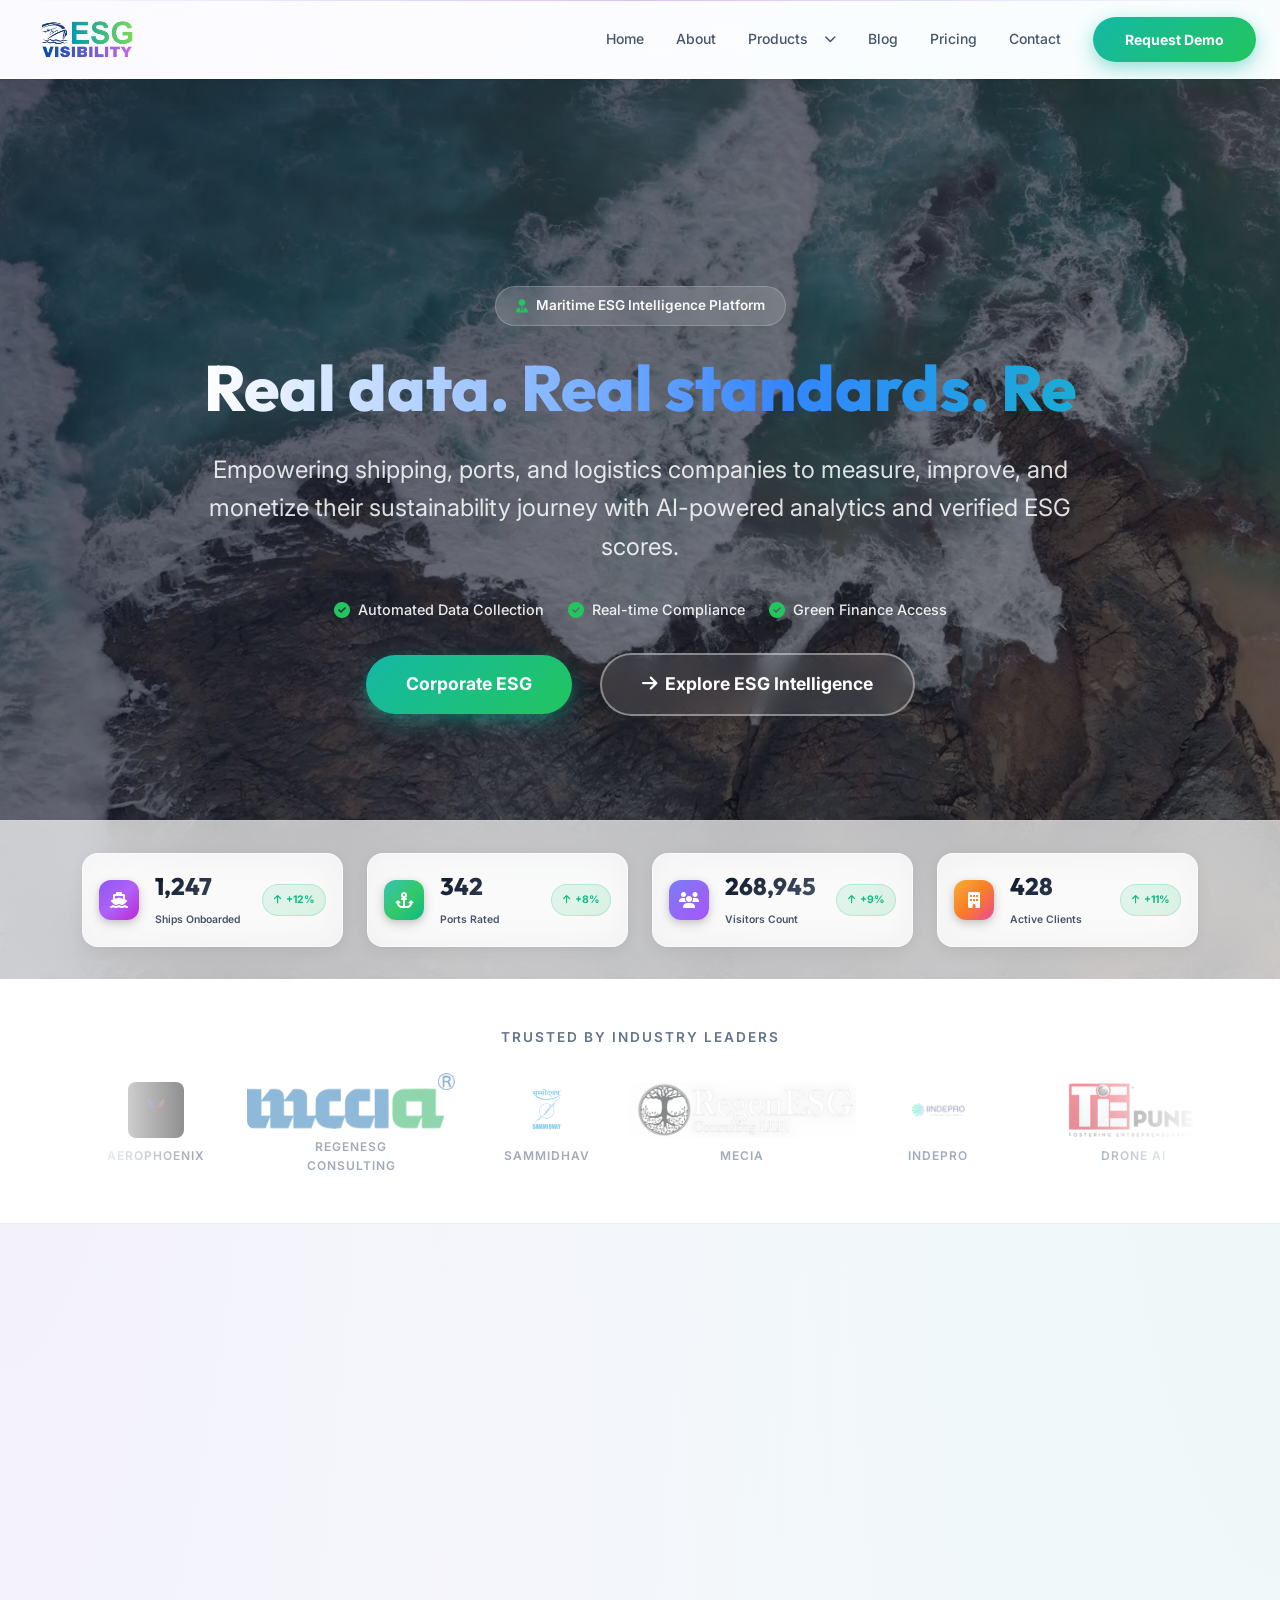
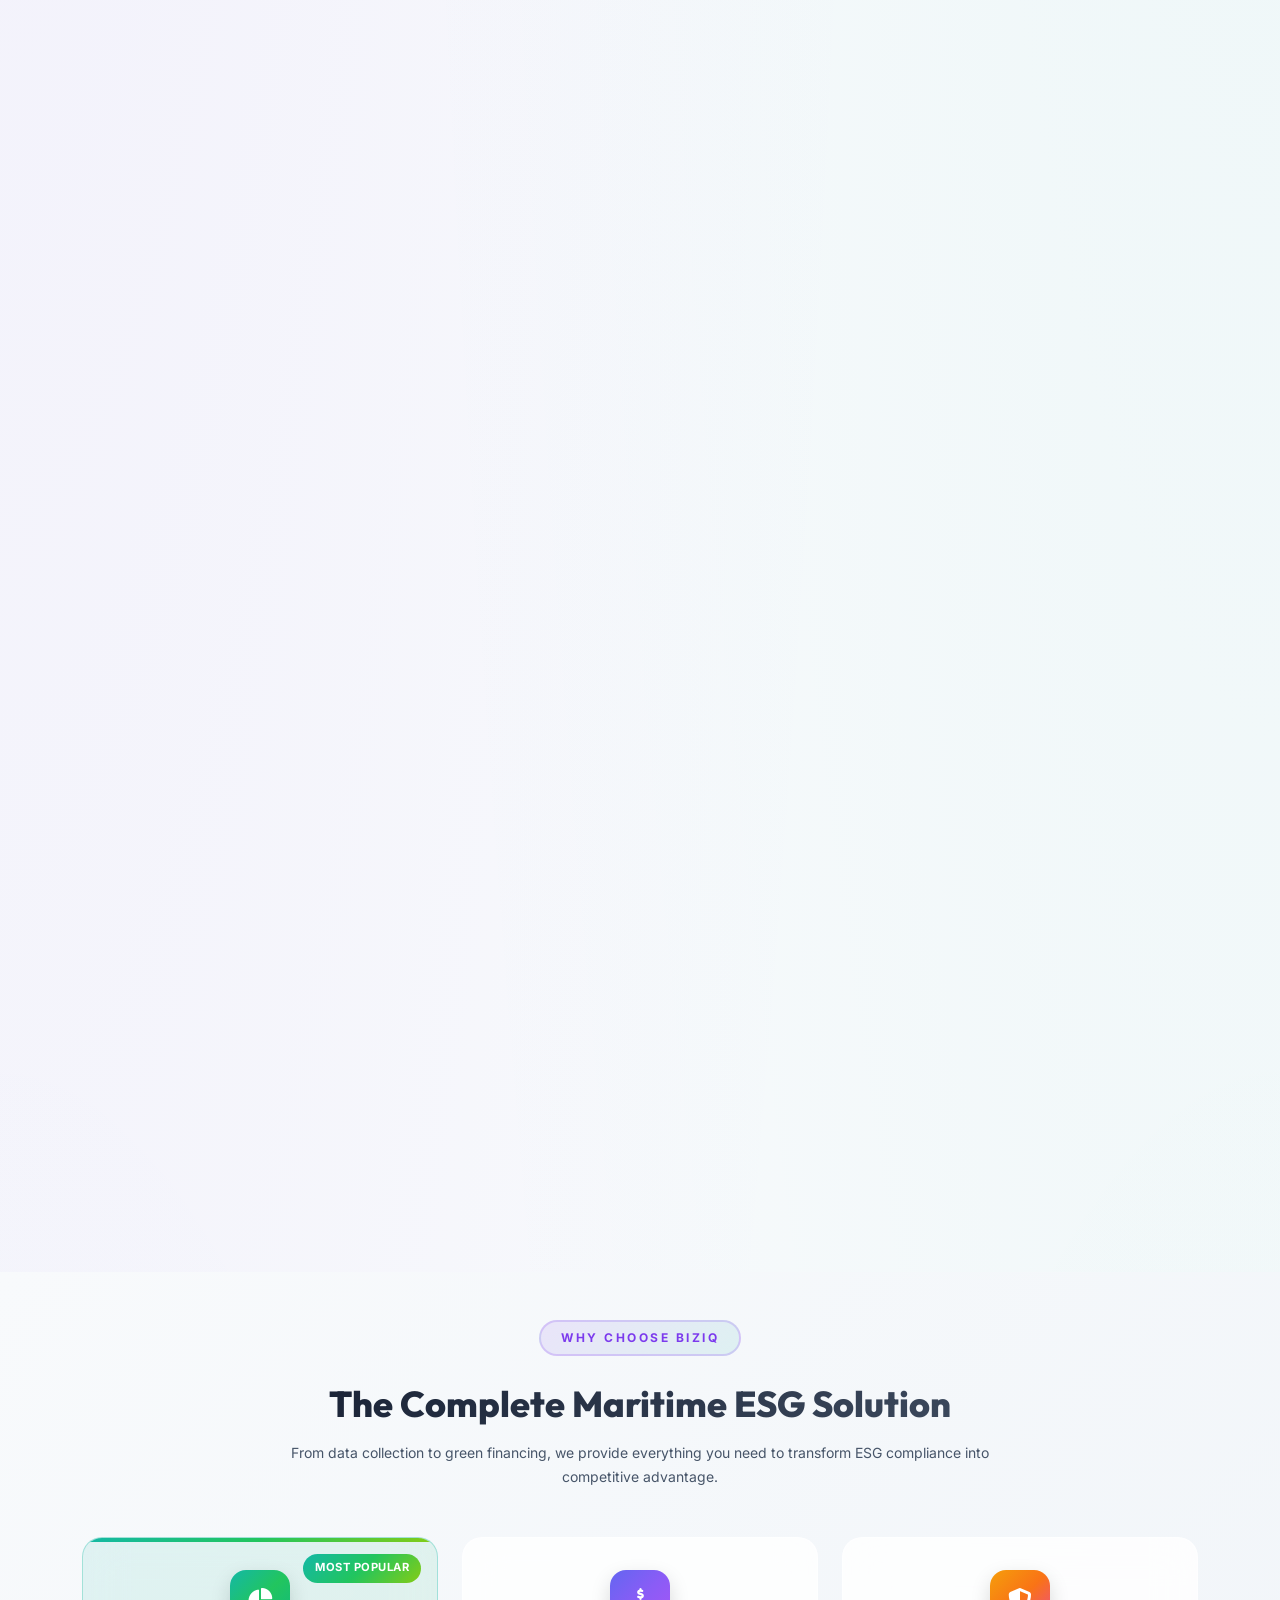
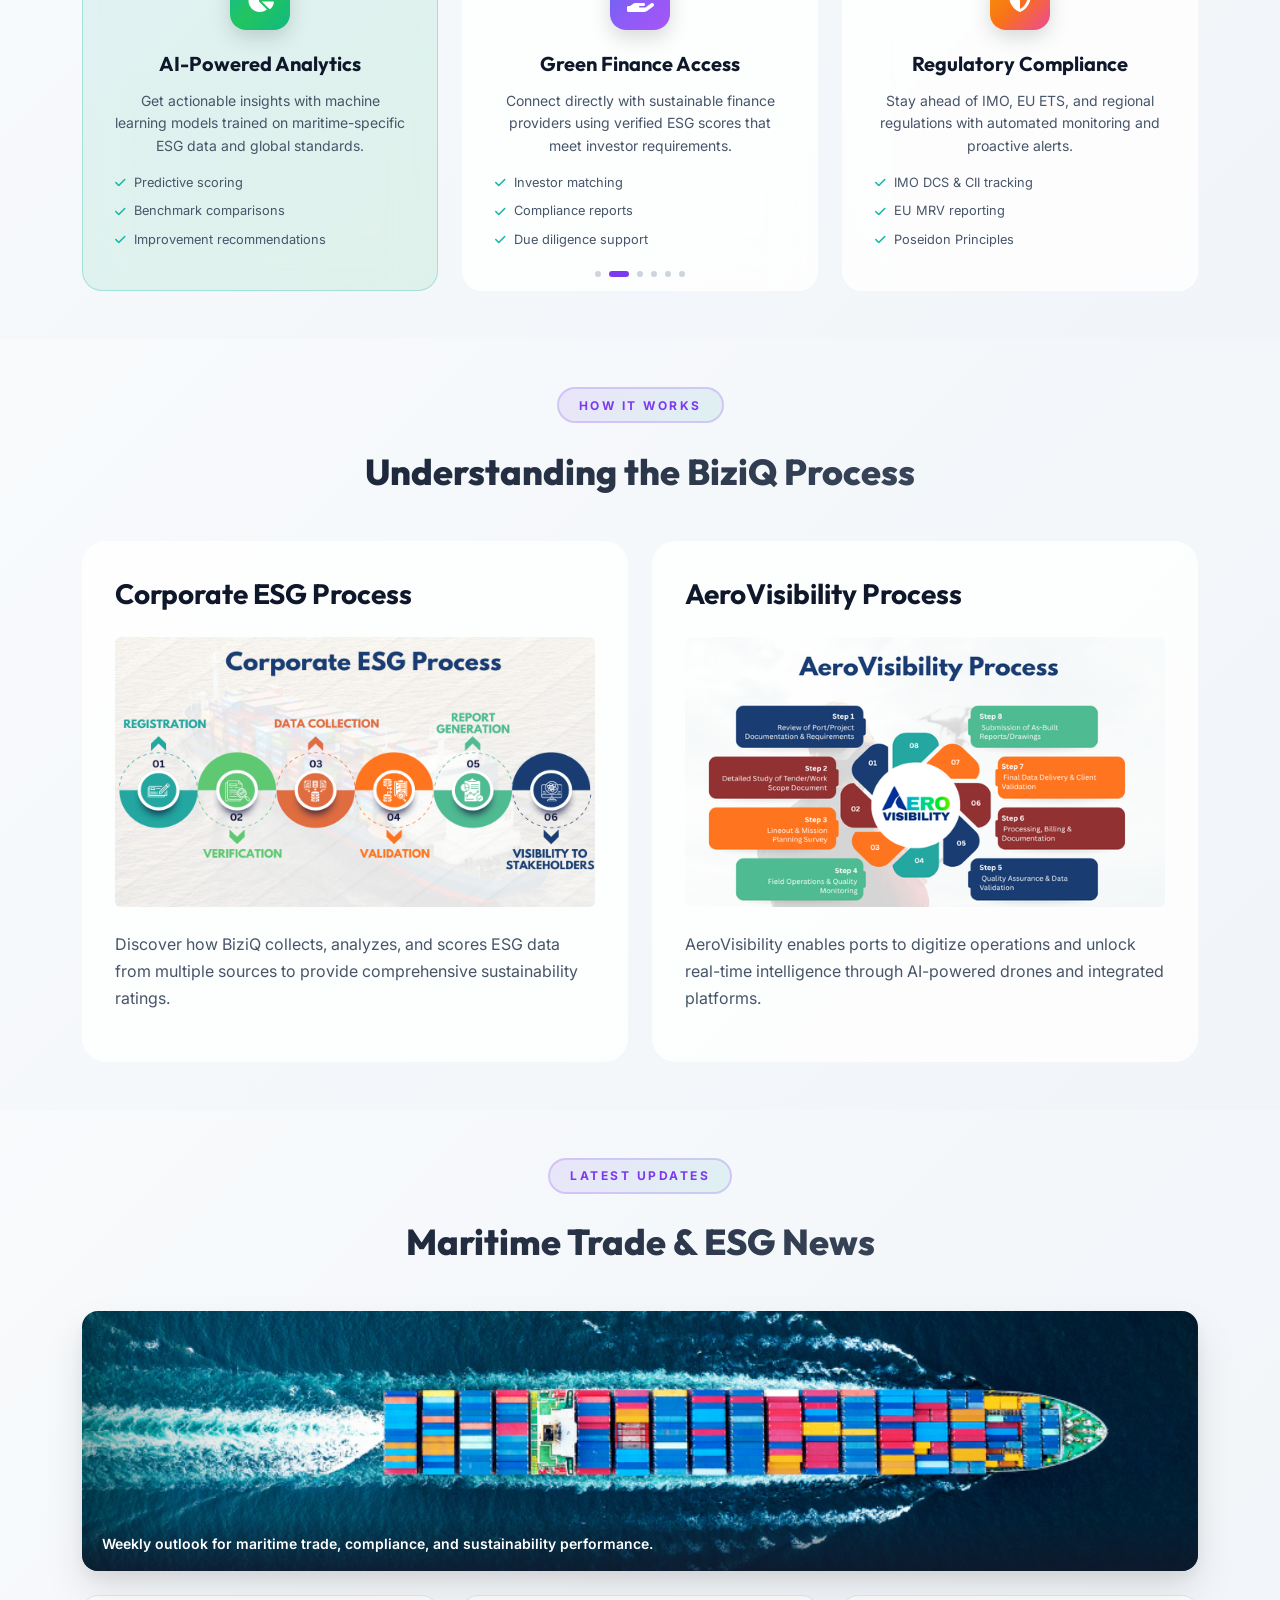
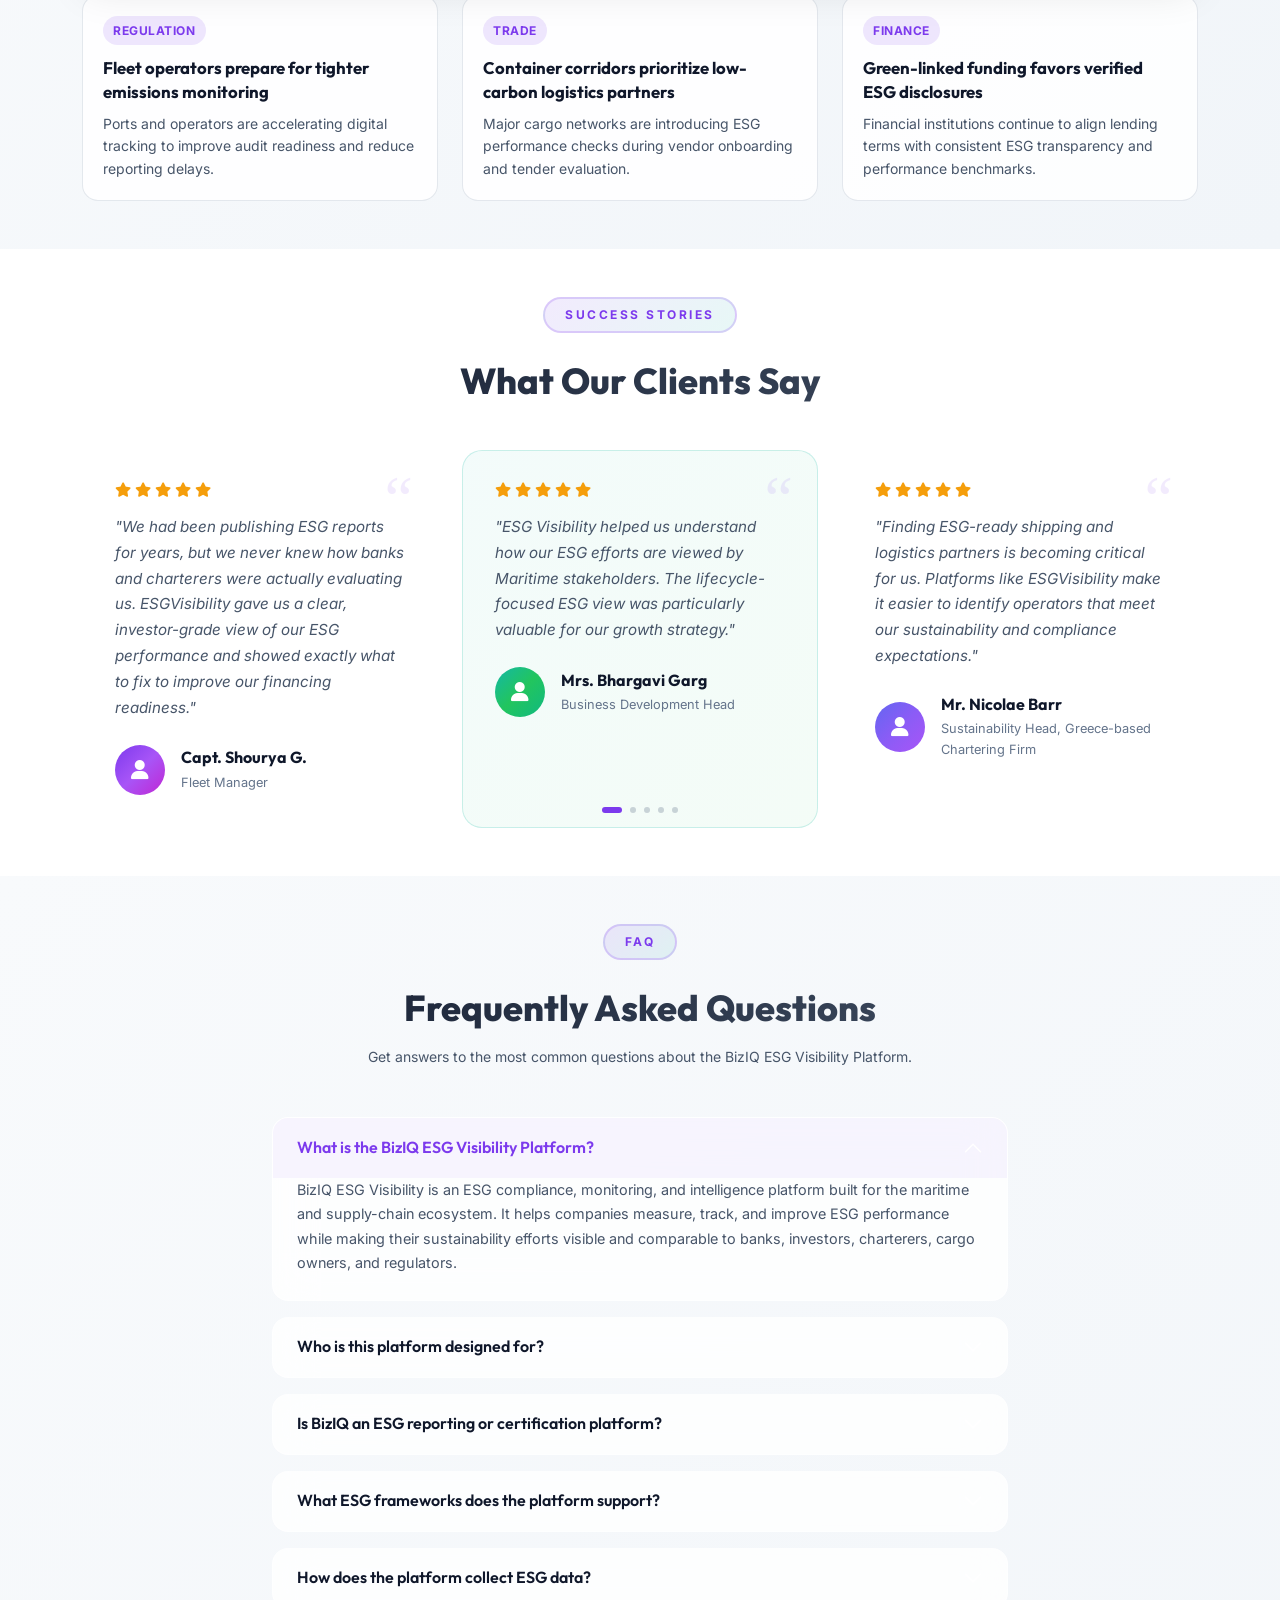
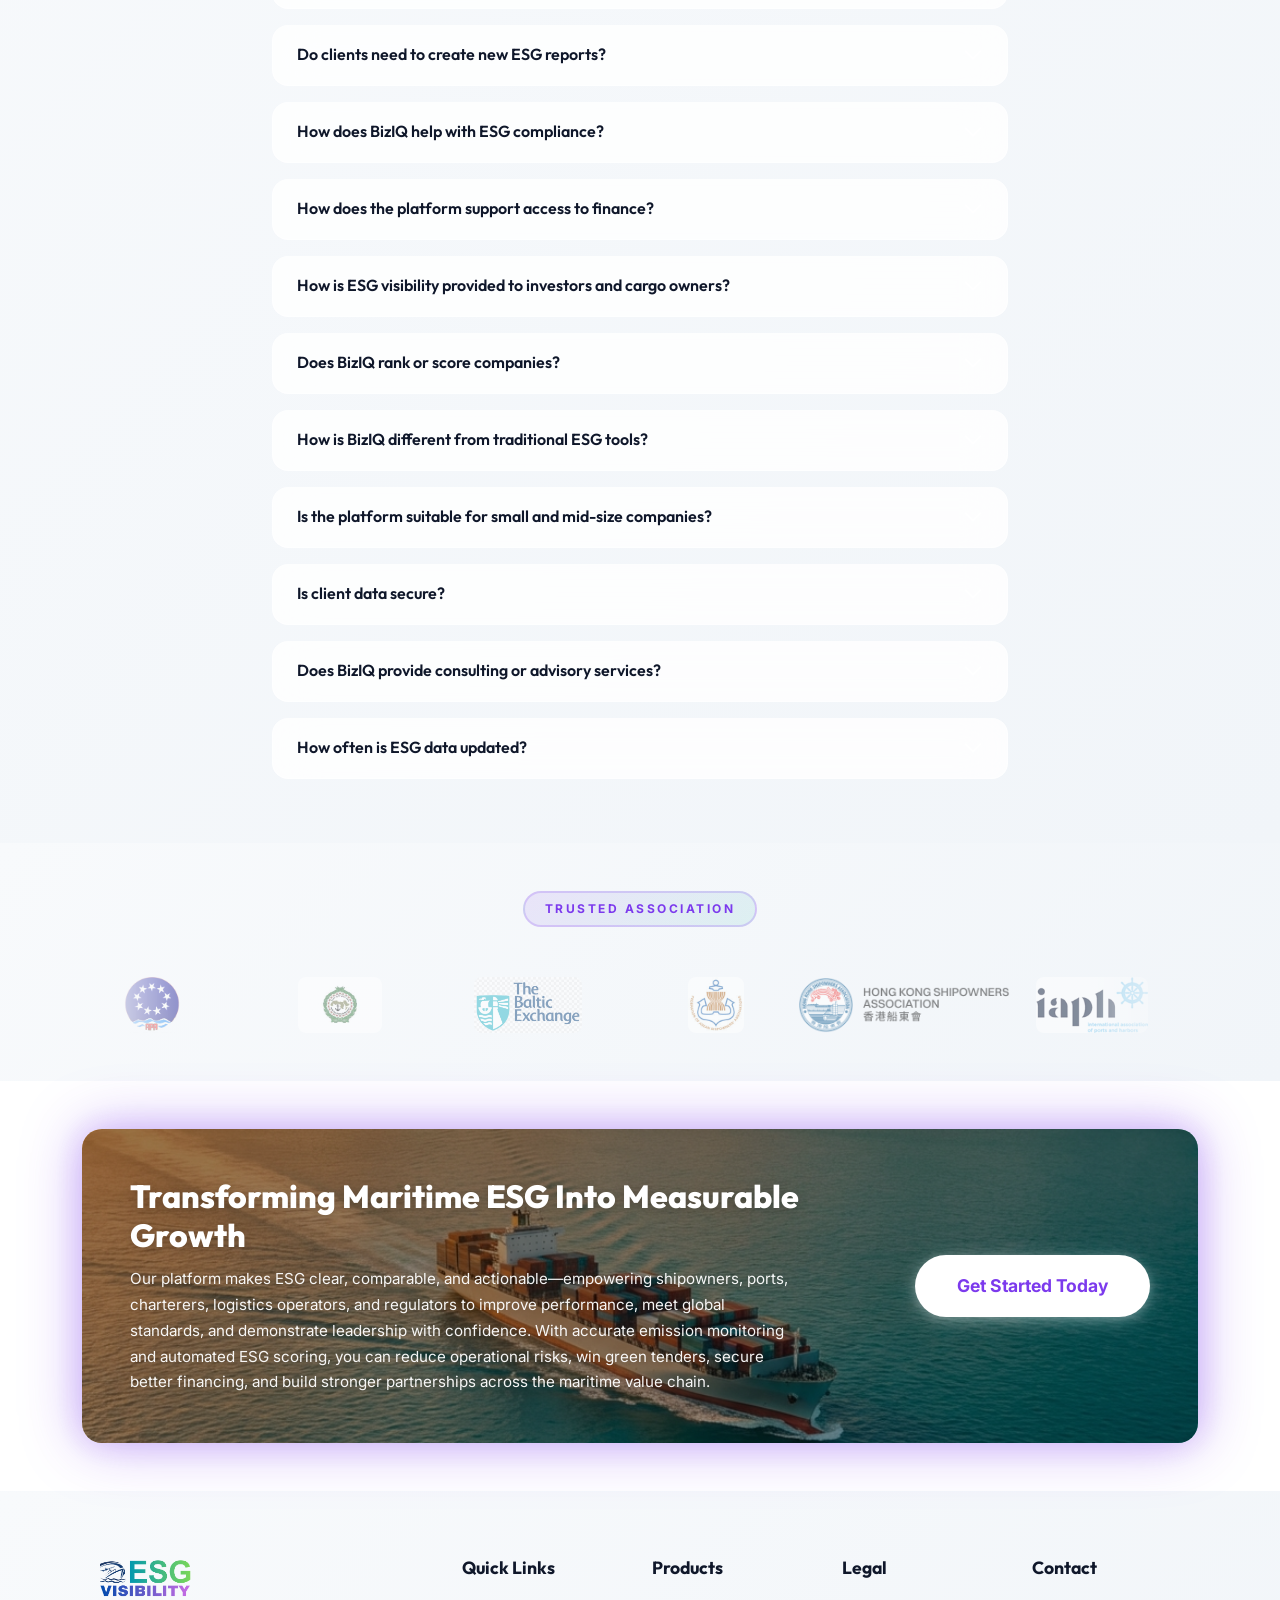
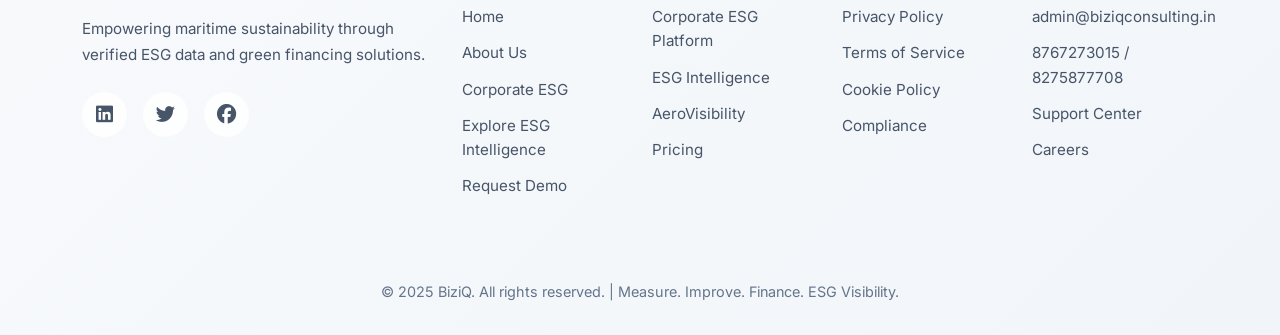
==== index.html @ b2585f22 "changes are added" ====
<!doctype html>
<html lang="en">

<head>
    <meta charset="UTF-8" />
    <meta name="viewport" content="width=device-width, initial-scale=1.0" />
    <title>BiziQ - Measure. Improve. Finance. ESG Visibility.</title>
    <meta name="description"
        content="BiziQ provides ESG visibility and financing solutions for the maritime ecosystem. Measure, improve, and finance your sustainability journey." />

    <!-- Favicon -->
    <link rel="icon" type="image/x-icon" href="favicon.ico" />
    <link rel="icon" type="image/png" sizes="192x192" href="asset/icon-192x192.png" />
    <link rel="apple-touch-icon" href="asset/icon-192x192.png" />

    <!-- Open Graph / Social Media -->
    <meta property="og:type" content="website" />
    <meta property="og:title" content="BiziQ - Measure. Improve. Finance. eVISIBILITY." />
    <meta property="og:description"
        content="BiziQ provides ESG visibility and financing solutions for the maritime ecosystem. Measure, improve, and finance your sustainability journey." />
    <meta property="og:image" content="asset/eVISIBILITY-log.png" />
    <meta property="og:url" content="https://biziq.com" />
    <meta property="og:site_name" content="BiziQ eVISIBILITY" />
    <meta name="twitter:card" content="summary_large_image" />
    <meta name="twitter:title" content="BiziQ - Measure. Improve. Finance. eVISIBILITY." />
    <meta name="twitter:description"
        content="BiziQ provides ESG visibility and financing solutions for the maritime ecosystem." />
    <meta name="twitter:image" content="asset/eVISIBILITY-log.png" />

    <!-- Bootstrap CSS -->
    <link href="https://cdn.jsdelivr.net/npm/bootstrap@5.3.2/dist/css/bootstrap.min.css" rel="stylesheet" />

    <!-- Google Fonts -->
    <link
        href="https://fonts.googleapis.com/css2?family=Inter:wght@300;400;500;600;700;800&family=Outfit:wght@400;500;600;700;800&display=swap"
        rel="stylesheet" />

    <!-- Font Awesome -->
    <link rel="stylesheet" href="https://cdnjs.cloudflare.com/ajax/libs/font-awesome/6.4.2/css/all.min.css" />

    <!-- Custom CSS -->
    <link rel="stylesheet" href="styles.css" />

    <!-- AOS Animation Library -->
    <link href="https://unpkg.com/aos@2.3.1/dist/aos.css" rel="stylesheet" />

    <!-- Swiper Slider -->
    <link rel="stylesheet" href="https://cdn.jsdelivr.net/npm/swiper@11/swiper-bundle.min.css" />


</head>

<body>
    <!-- Header Placeholder -->
    <div id="header-placeholder"></div>

    <section class="hero-section">
        <div class="video-background">
            <video autoplay muted loop playsinline id="heroVideo" poster="asset/hero-poster.jpg"
                aria-label="Maritime ocean background video">
                <source src="asset/hero-video.mp4" type="video/mp4" />
                Your browser does not support the video tag.
            </video>
            <div class="video-overlay"></div>
        </div>

        <div class="hero-content">
            <div class="container">
                <div class="row justify-content-center text-center">
                    <div class="col-lg-10">
                        <div class="hero-badge" data-aos="fade-down" data-aos-duration="800">
                            <i class="fas fa-user-tie"></i>
                            <span>Maritime ESG Intelligence Platform</span>
                        </div>
                        <h1 class="hero-title" data-aos="fade-down" data-aos-duration="1000">
                            <span class="animated-text" id="animatedTagline">Real data. Real standards. Real ESG
                                improvement</span>
                        </h1>
                        <p class="hero-subtitle" data-aos="fade-up" data-aos-delay="200">
                            Empowering shipping, ports, and logistics
                            companies to measure, improve, and monetize
                            their sustainability journey with AI-powered
                            analytics and verified ESG scores.
                        </p>
                        <div class="hero-features" data-aos="fade-up" data-aos-delay="300">
                            <div class="hero-feature-item">
                                <i class="fas fa-check-circle"></i>
                                <span>Automated Data Collection</span>
                            </div>
                            <div class="hero-feature-item">
                                <i class="fas fa-check-circle"></i>
                                <span>Real-time Compliance</span>
                            </div>
                            <div class="hero-feature-item">
                                <i class="fas fa-check-circle"></i>
                                <span>Green Finance Access</span>
                            </div>
                        </div>
                        <div class="hero-cta mt-4" data-aos="fade-up" data-aos-delay="400">
                            <a href="corporate-esg.html" class="btn btn-primary btn-lg me-3">Corporate ESG</a>
                            <a href="esg-intelligence.html" class="btn btn-outline-light btn-lg"><i
                                    class="fas fa-arrow-right me-2"></i>Explore ESG Intelligence</a>
                        </div>
                    </div>
                </div>
            </div>
        </div>

        <!-- Live ESG Metrics Ticker -->
        <div class="metrics-ticker">
            <div class="container">
                <div class="row g-4">
                    <div class="col-6 col-md-3" data-aos="fade-up" data-aos-delay="100">
                        <div class="metric-card-new">
                            <div class="metric-icon-wrapper">
                                <div class="metric-icon-bg gradient-blue">
                                    <i class="fas fa-ship"></i>
                                </div>
                            </div>
                            <div class="metric-content">
                                <div class="metric-value" data-target="1247">
                                    0
                                </div>
                                <div class="metric-label">
                                    Ships Onboarded
                                </div>
                            </div>
                            <div class="metric-trend">
                                <i class="fas fa-arrow-up"></i>
                                <span>+12%</span>
                            </div>
                        </div>
                    </div>
                    <div class="col-6 col-md-3" data-aos="fade-up" data-aos-delay="200">
                        <div class="metric-card-new">
                            <div class="metric-icon-wrapper">
                                <div class="metric-icon-bg gradient-green">
                                    <i class="fas fa-anchor"></i>
                                </div>
                            </div>
                            <div class="metric-content">
                                <div class="metric-value" data-target="342">
                                    0
                                </div>
                                <div class="metric-label">Ports Rated</div>
                            </div>
                            <div class="metric-trend">
                                <i class="fas fa-arrow-up"></i>
                                <span>+8%</span>
                            </div>
                        </div>
                    </div>
                    <div class="col-6 col-md-3" data-aos="fade-up" data-aos-delay="300">
                        <div class="metric-card-new">
                            <div class="metric-icon-wrapper">
                                <div class="metric-icon-bg gradient-purple">
                                    <i class="fas fa-users"></i>
                                </div>
                            </div>
                            <div class="metric-content">
                                <div class="metric-value" data-target="268945">
                                    0
                                </div>
                                <div class="metric-label">
                                    Visitors Count
                                </div>
                            </div>
                            <div class="metric-trend">
                                <i class="fas fa-arrow-up"></i>
                                <span>+9%</span>
                            </div>
                        </div>
                    </div>
                    <div class="col-6 col-md-3" data-aos="fade-up" data-aos-delay="400">
                        <div class="metric-card-new">
                            <div class="metric-icon-wrapper">
                                <div class="metric-icon-bg gradient-orange">
                                    <i class="fas fa-building"></i>
                                </div>
                            </div>
                            <div class="metric-content">
                                <div class="metric-value" data-target="428">
                                    0
                                </div>
                                <div class="metric-label">
                                    Active Clients
                                </div>
                            </div>
                            <div class="metric-trend">
                                <i class="fas fa-arrow-up"></i>
                                <span>+11%</span>
                            </div>
                        </div>
                    </div>
                </div>
            </div>
        </div>
    </section>

    <!-- Trusted By Section -->
    <section class="trusted-section py-5">
        <div class="container">
            <div class="text-center mb-4" data-aos="fade-up">
                <p class="trusted-label">Trusted by Industry Leaders</p>
            </div>
            <div class="partner-scroll-wrapper">
                <div class="partner-scroll-track">
                    <div class="logo-item">
                        <img src="asset/partners/p1.jpeg" alt="Partner logo 1" />
                        <span>AeroPhoenix</span>
                    </div>
                    <div class="logo-item">
                        <img src="asset/partners/p4.png" alt="RegenESG Consulting LLP logo" />
                        <span>RegenESG Consulting</span>
                    </div>
                    <div class="logo-item">
                        <img src="asset/partners/p3.png" alt="Sammidhav logo" />
                        <span>Sammidhav</span>
                    </div>
                    <div class="logo-item">
                        <img src="asset/partners/p2.png" alt="MECIA logo" />
                        <span>MECIA</span>
                    </div>
                    <div class="logo-item">
                        <img src="asset/partners/p5.png" alt="INDEPRO logo" />
                        <span>INDEPRO</span>
                    </div>
                    <div class="logo-item">
                        <img src="asset/partners/p7.png" alt="Drone AI logo" />
                        <span>Drone AI</span>
                    </div>
                    <div class="logo-item">
                        <img src="asset/partners/p6.png" alt="TiE logo" />
                        <span>TiE</span>
                    </div>
                </div>
            </div>
        </div>
    </section>

    <!-- About BiziQ Snapshot -->
    <section class="about-section py-5" id="about">
        <div class="container">
            <div class="row align-items-center">
                <div class="col-lg-6 mb-4 mb-lg-0" data-aos="fade-right">
                    <div class="about-video-container">
                        <img src="asset/about us.jpeg" alt="About BizIQ eVISIBILITY" class="rounded-4 shadow-lg w-100"
                            loading="lazy" />
                    </div>
                </div>
                <div class="col-lg-6" data-aos="fade-left">
                    <h2 class="section-title">
                        Turning Maritime ESG Challenges into Opportunities.
                    </h2>
                    <p class="section-description">
                        BizIQ ESG Visibility™ is a maritime ESG analytics
                        platform that connects real operational data with
                        global standards to deliver clear scores,
                        benchmarks, and actionable insights.
                    </p>
                    <p class="section-description">
                        We turn ESG from a burden into an advantage, helping
                        fleets, ports, and logistics players meet
                        regulations, win tenders, and unlock green finance.
                    </p>
                    <p class="section-description">
                        By unifying operational data, public datasets, and
                        ESG frameworks, we offer simple dashboards,
                        compliance-ready reports, and AI-driven guidance for
                        continuous improvement.
                    </p>
                </div>
            </div>

            <!-- Feature Cards in New Row -->
            <div class="row mt-5">
                <div class="col-12">
                    <div class="about-features-grid">
                        <div class="about-feature-card" data-index="1" data-aos="zoom-in" data-aos-delay="100">
                            <div class="feature-card-number">01</div>
                            <div class="feature-card-icon-wrapper">
                                <div class="feature-card-icon gradient-blue">
                                    <i class="fas fa-chart-line"></i>
                                </div>
                            </div>
                            <h4 class="feature-card-title">
                                Real-time ESG Monitoring
                            </h4>
                            <p class="feature-card-description">
                                Continuous tracking and scoring of
                                environmental, social, and governance
                                metrics with live dashboards
                            </p>
                            <div class="feature-card-glow"></div>
                        </div>

                        <div class="about-feature-card" data-index="2" data-aos="zoom-in" data-aos-delay="200">
                            <div class="feature-card-number">02</div>
                            <div class="feature-card-icon-wrapper">
                                <div class="feature-card-icon gradient-purple">
                                    <i class="fas fa-robot"></i>
                                </div>
                            </div>
                            <h4 class="feature-card-title">
                                AI-Powered Drone Tech
                            </h4>
                            <p class="feature-card-description">
                                Advanced autonomous assessment technology
                                with intelligent image analysis and instant
                                scoring
                            </p>
                            <div class="feature-card-glow"></div>
                        </div>

                        <div class="about-feature-card" data-index="3" data-aos="zoom-in" data-aos-delay="300">
                            <div class="feature-card-number">03</div>
                            <div class="feature-card-icon-wrapper">
                                <div class="feature-card-icon gradient-green">
                                    <i class="fas fa-handshake"></i>
                                </div>
                            </div>
                            <h4 class="feature-card-title">
                                Investor Connection
                            </h4>
                            <p class="feature-card-description">
                                Direct access to sustainable finance
                                opportunities and green investment networks
                            </p>
                            <div class="feature-card-glow"></div>
                        </div>
                    </div>
                </div>
            </div>
        </div>
    </section>

    <!-- Product Explainer Videos -->
    <section class="products-section py-5" id="products">
        <div class="container">
            <div class="text-center mb-5" data-aos="fade-up">
                <div class="section-label">Our Solutions</div>
                <h2 class="section-title">
                    Innovative Products for Maritime ESG
                </h2>
            </div>

            <!-- Products in One Row -->
            <div class="row g-4">
                <!-- Product 1: BiziQ ESG Platform -->
                <div class="col-lg-6" data-aos="fade-right" data-aos-delay="100">
                    <div class="product-card" id="product-esg">
                        <h3 class="product-title">ESG Performance</h3>

                        <!-- Video Container -->
                        <div class="mb-4">
                            <div class="ratio ratio-16x9">
                                <iframe src="https://www.youtube-nocookie.com/embed/WWkaSMDa5Lk?rel=0&modestbranding=1"
                                    title="ESG Visibility" frameborder="0"
                                    allow="accelerometer; autoplay; clipboard-write; encrypted-media; gyroscope; picture-in-picture; web-share"
                                    allowfullscreen class="rounded" loading="lazy"></iframe>
                            </div>
                        </div>

                        <!-- Content -->
                        <div class="row g-3">
                            <div class="col-md-12">
                                <p class="product-description">
                                    BizIQ ESG Visibility™ delivers the
                                    industry's first multi-stakeholder
                                    maritime ESG performance engine. Built
                                    on deep maritime operations expertise
                                    and global ESG frameworks.
                                </p>
                            </div>

                        </div>

                        <a href="product-esg.html" class="btn btn-primary mt-4">Learn More</a>
                    </div>
                </div>

                <!-- Product 2: Drone Assessment System -->
                <div class="col-lg-6" data-aos="fade-left" data-aos-delay="200">
                    <div class="product-card" id="product-drone">
                        <h3 class="product-title">AeroVisibility</h3>

                        <!-- Video Container -->
                        <div class="mb-4">
                            <div class="ratio ratio-16x9">
                                <iframe src="https://www.youtube-nocookie.com/embed/91UL8inasxo?rel=0&modestbranding=1"
                                    title="Aero Visibility" frameborder="0"
                                    allow="accelerometer; autoplay; clipboard-write; encrypted-media; gyroscope; picture-in-picture; web-share"
                                    allowfullscreen class="rounded" loading="lazy"></iframe>
                            </div>
                        </div>

                        <!-- Content -->
                        <div class="row g-3">
                            <div class="col-md-12">
                                <p class="product-description">
                                    AeroVisibility delivers AI-powered drone
                                    and robotics solutions for ports,
                                    enabling real-time monitoring, compliance,
                                    and smart, ESG-driven maritime operations.
                                </p>
                            </div>

                        </div>

                        <a href="product-drone.html" class="btn btn-primary mt-4">Learn More</a>
                    </div>
                </div>
            </div>
        </div>
    </section>

    <!-- Why Choose Us Section -->
    <section class="why-choose-section py-5" id="why-choose">
        <div class="container">
            <div class="text-center mb-5" data-aos="fade-up">
                <div class="section-label">Why Choose BiziQ</div>
                <h2 class="section-title">
                    The Complete Maritime ESG Solution
                </h2>
                <p class="section-description mx-auto" style="max-width: 700px">
                    From data collection to green financing, we provide
                    everything you need to transform ESG compliance into
                    competitive advantage.
                </p>
            </div>

            <div class="swiper benefitSwiper" data-aos="fade-up">
                <div class="swiper-wrapper">
                    <div class="swiper-slide">
                        <div class="benefit-card">
                            <div class="benefit-icon gradient-blue">
                                <i class="fas fa-database"></i>
                            </div>
                            <h4 class="benefit-title">
                                Unified Data Platform
                            </h4>
                            <p class="benefit-description">
                                Consolidate vessel, port, and logistics data
                                into a single source of truth. Automated
                                collection eliminates manual reporting.
                            </p>
                            <ul class="benefit-list">
                                <li>
                                    <i class="fas fa-check"></i> AIS &
                                    sensor integration
                                </li>
                                <li>
                                    <i class="fas fa-check"></i> API
                                    connections
                                </li>
                                <li>
                                    <i class="fas fa-check"></i> Historical
                                    data import
                                </li>
                            </ul>
                        </div>
                    </div>

                    <div class="swiper-slide">
                        <div class="benefit-card featured">
                            <div class="benefit-badge">Most Popular</div>
                            <div class="benefit-icon gradient-green">
                                <i class="fas fa-chart-pie"></i>
                            </div>
                            <h4 class="benefit-title">
                                AI-Powered Analytics
                            </h4>
                            <p class="benefit-description">
                                Get actionable insights with machine
                                learning models trained on maritime-specific
                                ESG data and global standards.
                            </p>
                            <ul class="benefit-list">
                                <li>
                                    <i class="fas fa-check"></i> Predictive
                                    scoring
                                </li>
                                <li>
                                    <i class="fas fa-check"></i> Benchmark
                                    comparisons
                                </li>
                                <li>
                                    <i class="fas fa-check"></i> Improvement
                                    recommendations
                                </li>
                            </ul>
                        </div>
                    </div>

                    <div class="swiper-slide">
                        <div class="benefit-card">
                            <div class="benefit-icon gradient-purple">
                                <i class="fas fa-hand-holding-usd"></i>
                            </div>
                            <h4 class="benefit-title">
                                Green Finance Access
                            </h4>
                            <p class="benefit-description">
                                Connect directly with sustainable finance
                                providers using verified ESG scores that
                                meet investor requirements.
                            </p>
                            <ul class="benefit-list">
                                <li>
                                    <i class="fas fa-check"></i> Investor
                                    matching
                                </li>
                                <li>
                                    <i class="fas fa-check"></i> Compliance
                                    reports
                                </li>
                                <li>
                                    <i class="fas fa-check"></i> Due
                                    diligence support
                                </li>
                            </ul>
                        </div>
                    </div>

                    <div class="swiper-slide">
                        <div class="benefit-card">
                            <div class="benefit-icon gradient-orange">
                                <i class="fas fa-shield-alt"></i>
                            </div>
                            <h4 class="benefit-title">
                                Regulatory Compliance
                            </h4>
                            <p class="benefit-description">
                                Stay ahead of IMO, EU ETS, and regional
                                regulations with automated monitoring and
                                proactive alerts.
                            </p>
                            <ul class="benefit-list">
                                <li>
                                    <i class="fas fa-check"></i> IMO DCS &
                                    CII tracking
                                </li>
                                <li>
                                    <i class="fas fa-check"></i> EU MRV
                                    reporting
                                </li>
                                <li>
                                    <i class="fas fa-check"></i> Poseidon
                                    Principles
                                </li>
                            </ul>
                        </div>
                    </div>

                    <div class="swiper-slide">
                        <div class="benefit-card">
                            <div class="benefit-icon gradient-blue">
                                <i class="fas fa-helicopter"></i>
                            </div>
                            <h4 class="benefit-title">
                                Drone Verification
                            </h4>
                            <p class="benefit-description">
                                Autonomous emission monitoring with
                                AI-powered analysis for independent
                                third-party verification.
                            </p>
                            <ul class="benefit-list">
                                <li>
                                    <i class="fas fa-check"></i> Real-time
                                    monitoring
                                </li>
                                <li>
                                    <i class="fas fa-check"></i> Visual
                                    documentation
                                </li>
                                <li>
                                    <i class="fas fa-check"></i> Instant
                                    scoring
                                </li>
                            </ul>
                        </div>
                    </div>

                    <div class="swiper-slide">
                        <div class="benefit-card">
                            <div class="benefit-icon gradient-green">
                                <i class="fas fa-users"></i>
                            </div>
                            <h4 class="benefit-title">Expert Support</h4>
                            <p class="benefit-description">
                                Our maritime ESG specialists help you
                                maximize value with personalized guidance
                                and best practices.
                            </p>
                            <ul class="benefit-list">
                                <li>
                                    <i class="fas fa-check"></i> Dedicated
                                    account manager
                                </li>
                                <li>
                                    <i class="fas fa-check"></i> Training &
                                    onboarding
                                </li>
                                <li>
                                    <i class="fas fa-check"></i> 24/7
                                    technical support
                                </li>
                            </ul>
                        </div>
                    </div>
                </div>
                <div class="swiper-pagination benefit-pagination"></div>
                <div class="swiper-button-next benefit-next"></div>
                <div class="swiper-button-prev benefit-prev"></div>
            </div>
        </div>
    </section>

    <!-- Infographic Videos -->
    <section class="infographic-section py-5">
        <div class="container">
            <div class="text-center mb-5" data-aos="fade-up">
                <div class="section-label">How It Works</div>
                <h2 class="section-title">
                    Understanding the BiziQ Process
                </h2>
            </div>

            <div class="row g-4">
                <!-- Infographic 1: ESG Scoring Flow -->
                <div class="col-lg-6" data-aos="fade-right" data-aos-delay="100">
                    <div class="infographic-card">
                        <div class="infographic-header">
                            <h4>Corporate ESG Process</h4>
                        </div>
                        <div class="ratio ratio-16x9">
                            <img src="asset/process/process_1 (1).png" alt="Corporate ESG Process" class="rounded w-100"
                                loading="lazy" />
                        </div>
                        <p class="infographic-description">
                            Discover how BiziQ collects, analyzes, and
                            scores ESG data from multiple sources to provide
                            comprehensive sustainability ratings.
                        </p>
                    </div>
                </div>

                <!-- Infographic 2: Verified ESG to Funding Flow -->
                <div class="col-lg-6" data-aos="fade-left" data-aos-delay="200">
                    <div class="infographic-card">
                        <div class="infographic-header">
                            <h4>AeroVisibility Process</h4>
                        </div>
                        <div class="ratio ratio-16x9">
                            <img src="asset/process/process_2.png" alt="Verified ESG to Funding Flow"
                                class="rounded w-100" loading="lazy" />
                        </div>
                        <p class="infographic-description">
                            AeroVisibility enables ports to digitize operations and unlock real-time intelligence
                            through AI-powered drones and integrated platforms.

                        </p>
                    </div>
                </div>
            </div>

            <!-- <div class="corporate-process-flow mt-5" data-aos="fade-up" id="intelligence-process">
                    <div class="infographic-header">
                        <h4>ESG Intelligence Process</h4>
                    </div>
                    <div class="process-steps">
                        <div class="process-step"><span class="process-index">01</span><span>Registration</span></div>
                        <div class="process-step"><span class="process-index">02</span><span>Verification</span></div>
                        <div class="process-step"><span class="process-index">03</span><span>Onboarding</span></div>
                        <div class="process-step"><span class="process-index">04</span><span>Data Collection</span></div>
                        <div class="process-step"><span class="process-index">05</span><span>Verification</span></div>
                        <div class="process-step"><span class="process-index">06</span><span>Report Generation</span></div>
                        <div class="process-step"><span class="process-index">07</span><span>Client Consent</span></div>
                        <div class="process-step"><span class="process-index">08</span><span>Visibility</span></div>
                    </div>-->
        </div>
        </div>
    </section>

    <!-- Maritime Trade & ESG News -->
    <section class="news-update-section py-5">
        <div class="container">
            <!-- <div class="d-flex flex-wrap align-items-center justify-content-between gap-3 mb-4">
                    <div>
                        <div class="section-label">Latest Updates</div>
                        <h2 class="section-title mb-0">Maritime Trade & ESG News</h2>
                    </div>
                    <div class="news-date" id="newsUpdateDate">Updated: --</div>
                </div>-->
            <div class="text-center mb-5" data-aos="fade-up">
                <div class="section-label">Latest Updates</div>
                <h2 class="section-title">Maritime Trade & ESG News</h2>
            </div>

            <div class="news-banner mb-4">
                <img src="asset/10.png" alt="Maritime ESG News Banner" class="img-fluid" />
                <div class="news-banner-overlay">
                    Weekly outlook for maritime trade, compliance, and sustainability performance.
                </div>
            </div>

            <div class="row g-4">
                <div class="col-lg-4 col-md-6">
                    <article class="news-card">
                        <span class="news-tag">Regulation</span>
                        <h4>Fleet operators prepare for tighter emissions monitoring</h4>
                        <p>Ports and operators are accelerating digital tracking to improve audit readiness and reduce
                            reporting delays.</p>
                    </article>
                </div>
                <div class="col-lg-4 col-md-6">
                    <article class="news-card">
                        <span class="news-tag">Trade</span>
                        <h4>Container corridors prioritize low-carbon logistics partners</h4>
                        <p>Major cargo networks are introducing ESG performance checks during vendor onboarding and
                            tender evaluation.</p>
                    </article>
                </div>
                <div class="col-lg-4 col-md-12">
                    <article class="news-card">
                        <span class="news-tag">Finance</span>
                        <h4>Green-linked funding favors verified ESG disclosures</h4>
                        <p>Financial institutions continue to align lending terms with consistent ESG transparency and
                            performance benchmarks.</p>
                    </article>
                </div>
            </div>
        </div>
    </section>

    <!-- Testimonials Section -->
    <section class="testimonials-section py-5">
        <div class="container">
            <div class="text-center mb-5" data-aos="fade-up">
                <div class="section-label">Success Stories</div>
                <h2 class="section-title">What Our Clients Say</h2>
            </div>

            <div class="swiper testimonialSwiper" data-aos="fade-up">
                <div class="swiper-wrapper">
                    <!-- Testimonial 1 -->
                    <div class="swiper-slide">
                        <div class="testimonial-card">
                            <div class="testimonial-rating">
                                <i class="fas fa-star"></i>
                                <i class="fas fa-star"></i>
                                <i class="fas fa-star"></i>
                                <i class="fas fa-star"></i>
                                <i class="fas fa-star"></i>
                            </div>
                            <p class="testimonial-text">
                                "We had been publishing ESG reports for years, but we never knew how banks and
                                charterers were actually evaluating us. ESGVisibility gave us a clear, investor-grade
                                view of our ESG performance and showed exactly what to fix to improve our financing
                                readiness."
                            </p>
                            <div class="testimonial-author">
                                <div class="author-avatar gradient-blue">
                                    <i class="fas fa-user"></i>
                                </div>
                                <div class="author-info">
                                    <h5 class="author-name">Capt. Shourya G.</h5>
                                    <p class="author-role">Fleet Manager</p>
                                </div>
                            </div>
                        </div>
                    </div>

                    <!-- Testimonial 2 -->
                    <div class="swiper-slide">
                        <div class="testimonial-card featured">
                            <div class="testimonial-rating">
                                <i class="fas fa-star"></i>
                                <i class="fas fa-star"></i>
                                <i class="fas fa-star"></i>
                                <i class="fas fa-star"></i>
                                <i class="fas fa-star"></i>
                            </div>
                            <p class="testimonial-text">
                                "ESG Visibility helped us understand how our ESG efforts are viewed by Maritime
                                stakeholders. The lifecycle-focused ESG view was particularly valuable for our growth
                                strategy."
                            </p>
                            <div class="testimonial-author">
                                <div class="author-avatar gradient-green">
                                    <i class="fas fa-user"></i>
                                </div>
                                <div class="author-info">
                                    <h5 class="author-name">Mrs. Bhargavi Garg</h5>
                                    <p class="author-role">Business Development Head</p>
                                </div>
                            </div>
                        </div>
                    </div>

                    <!-- Testimonial 3 -->
                    <div class="swiper-slide">
                        <div class="testimonial-card">
                            <div class="testimonial-rating">
                                <i class="fas fa-star"></i>
                                <i class="fas fa-star"></i>
                                <i class="fas fa-star"></i>
                                <i class="fas fa-star"></i>
                                <i class="fas fa-star"></i>
                            </div>
                            <p class="testimonial-text">
                                "Finding ESG-ready shipping and logistics partners is becoming critical for us.
                                Platforms like ESGVisibility make it easier to identify operators that meet our
                                sustainability and compliance expectations."
                            </p>
                            <div class="testimonial-author">
                                <div class="author-avatar gradient-purple">
                                    <i class="fas fa-user"></i>
                                </div>
                                <div class="author-info">
                                    <h5 class="author-name">Mr. Nicolae Barr</h5>
                                    <p class="author-role">Sustainability Head, Greece-based Chartering Firm</p>
                                </div>
                            </div>
                        </div>
                    </div>

                    <!-- Testimonial 4 -->
                    <div class="swiper-slide">
                        <div class="testimonial-card">
                            <div class="testimonial-rating">
                                <i class="fas fa-star"></i>
                                <i class="fas fa-star"></i>
                                <i class="fas fa-star"></i>
                                <i class="fas fa-star"></i>
                                <i class="fas fa-star"></i>
                            </div>
                            <p class="testimonial-text">
                                "Our customers increasingly ask about ESG compliance across the supply chain.
                                ESGVisibility gave us a structured, credible way to demonstrate our ESG maturity to
                                global clients and partners."
                            </p>
                            <div class="testimonial-author">
                                <div class="author-avatar gradient-blue">
                                    <i class="fas fa-user"></i>
                                </div>
                                <div class="author-info">
                                    <h5 class="author-name">Mr. Anil Thomas</h5>
                                    <p class="author-role">Strategy Head, Multimodal Logistics Operator</p>
                                </div>
                            </div>
                        </div>
                    </div>

                    <!-- Testimonial 5 -->
                    <div class="swiper-slide">
                        <div class="testimonial-card featured">
                            <div class="testimonial-rating">
                                <i class="fas fa-star"></i>
                                <i class="fas fa-star"></i>
                                <i class="fas fa-star"></i>
                                <i class="fas fa-star"></i>
                                <i class="fas fa-star"></i>
                            </div>
                            <p class="testimonial-text">
                                "For banks, ESG assessment is fragmented and time-consuming, especially in maritime and
                                logistics. ESGVisibility consolidates ESG information, regulatory exposure, and
                                performance indicators in one place, supporting faster and more consistent credit
                                evaluation."
                            </p>
                            <div class="testimonial-author">
                                <div class="author-avatar gradient-green">
                                    <i class="fas fa-building"></i>
                                </div>
                                <div class="author-info">
                                    <h5 class="author-name">ESG Risk & Credit Team</h5>
                                    <p class="author-role">Banking & Financial Services</p>
                                </div>
                            </div>
                        </div>
                    </div>
                </div>
                <div class="swiper-pagination testimonial-pagination"></div>
                <div class="swiper-button-next testimonial-next"></div>
                <div class="swiper-button-prev testimonial-prev"></div>
            </div>
        </div>
    </section>

    <!-- FAQ Section -->
    <section class="faq-section py-5" id="faq">
        <div class="container">
            <div class="text-center mb-5" data-aos="fade-up">
                <div class="section-label">FAQ</div>
                <h2 class="section-title">Frequently Asked Questions</h2>
                <p class="section-description mx-auto" style="max-width: 600px">
                    Get answers to the most common questions about the BizIQ ESG Visibility Platform.
                </p>
            </div>

            <div class="row justify-content-center">
                <div class="col-lg-8">
                    <div class="accordion" id="faqAccordion">
                        <div class="accordion-item" data-aos="fade-up" data-aos-delay="100">
                            <h2 class="accordion-header">
                                <button class="accordion-button" type="button" data-bs-toggle="collapse"
                                    data-bs-target="#faq1">
                                    What is the BizIQ ESG Visibility Platform?
                                </button>
                            </h2>
                            <div id="faq1" class="accordion-collapse collapse show" data-bs-parent="#faqAccordion">
                                <div class="accordion-body">
                                    BizIQ ESG Visibility is an ESG compliance, monitoring, and intelligence platform
                                    built for the maritime and supply-chain ecosystem. It helps companies measure,
                                    track, and improve ESG performance while making their sustainability efforts visible
                                    and comparable to banks, investors, charterers, cargo owners, and regulators.
                                </div>
                            </div>
                        </div>

                        <div class="accordion-item" data-aos="fade-up" data-aos-delay="150">
                            <h2 class="accordion-header">
                                <button class="accordion-button collapsed" type="button" data-bs-toggle="collapse"
                                    data-bs-target="#faq2">
                                    Who is this platform designed for?
                                </button>
                            </h2>
                            <div id="faq2" class="accordion-collapse collapse" data-bs-parent="#faqAccordion">
                                <div class="accordion-body">
                                    <p>The platform is designed for:</p>
                                    <ul>
                                        <li>Ship owners and ship managers</li>
                                        <li>Charterers and cargo owners</li>
                                        <li>Ports and terminal operators</li>
                                        <li>Multimodal transport operators (MTOs)</li>
                                        <li>Logistics and supply-chain companies</li>
                                        <li>Marine equipment and OEM manufacturers</li>
                                    </ul>
                                    <p class="mb-0">It is also used by financial institutions, investors, and
                                        infrastructure funds to assess ESG performance and risk.</p>
                                </div>
                            </div>
                        </div>

                        <div class="accordion-item" data-aos="fade-up" data-aos-delay="200">
                            <h2 class="accordion-header">
                                <button class="accordion-button collapsed" type="button" data-bs-toggle="collapse"
                                    data-bs-target="#faq3">
                                    Is BizIQ an ESG reporting or certification platform?
                                </button>
                            </h2>
                            <div id="faq3" class="accordion-collapse collapse" data-bs-parent="#faqAccordion">
                                <div class="accordion-body">
                                    No. BizIQ ESG Visibility Platform is not a certification body and does not replace
                                    statutory reporting. It works alongside existing ESG, BRSR, CSRD, sustainability,
                                    and operational reports by converting them into decision-ready ESG intelligence
                                    aligned with global standards.
                                </div>
                            </div>
                        </div>

                        <div class="accordion-item" data-aos="fade-up" data-aos-delay="250">
                            <h2 class="accordion-header">
                                <button class="accordion-button collapsed" type="button" data-bs-toggle="collapse"
                                    data-bs-target="#faq4">
                                    What ESG frameworks does the platform support?
                                </button>
                            </h2>
                            <div id="faq4" class="accordion-collapse collapse" data-bs-parent="#faqAccordion">
                                <div class="accordion-body">
                                    <p>BizIQ maps ESG data across major global and national frameworks, including:</p>
                                    <ul>
                                        <li>GRI</li>
                                        <li>TCFD</li>
                                        <li>CSRD / ESRS</li>
                                        <li>BRSR (India)</li>
                                        <li>EU Taxonomy</li>
                                        <li>IMO, CII, EEXI</li>
                                        <li>Poseidon Principles</li>
                                        <li>SDGs</li>
                                        <li>Maritime India Vision & Harit Sagar</li>
                                    </ul>
                                    <p class="mb-0">This allows clients to view ESG performance through multiple
                                        stakeholder lenses in one platform.</p>
                                </div>
                            </div>
                        </div>

                        <div class="accordion-item" data-aos="fade-up" data-aos-delay="300">
                            <h2 class="accordion-header">
                                <button class="accordion-button collapsed" type="button" data-bs-toggle="collapse"
                                    data-bs-target="#faq5">
                                    How does the platform collect ESG data?
                                </button>
                            </h2>
                            <div id="faq5" class="accordion-collapse collapse" data-bs-parent="#faqAccordion">
                                <div class="accordion-body">
                                    <p>The platform uses a combination of:</p>
                                    <ul>
                                        <li>Client-uploaded ESG, annual, CSR, BRSR, and sustainability reports</li>
                                        <li>Operational and asset-level data (vessels, ports, logistics assets)</li>
                                        <li>Publicly available regulatory and industry data</li>
                                    </ul>
                                    <p class="mb-0">An AI-powered engine extracts, structures, and maps ESG information
                                        as per global frameworks automatically.</p>
                                </div>
                            </div>
                        </div>

                        <div class="accordion-item" data-aos="fade-up" data-aos-delay="350">
                            <h2 class="accordion-header">
                                <button class="accordion-button collapsed" type="button" data-bs-toggle="collapse"
                                    data-bs-target="#faq6">
                                    Do clients need to create new ESG reports?
                                </button>
                            </h2>
                            <div id="faq6" class="accordion-collapse collapse" data-bs-parent="#faqAccordion">
                                <div class="accordion-body">
                                    No. BizIQ is designed to reuse existing disclosures. Clients only need to upload
                                    what they already have. The platform identifies gaps and suggests improvements where
                                    needed.
                                </div>
                            </div>
                        </div>

                        <div class="accordion-item" data-aos="fade-up" data-aos-delay="400">
                            <h2 class="accordion-header">
                                <button class="accordion-button collapsed" type="button" data-bs-toggle="collapse"
                                    data-bs-target="#faq7">
                                    How does BizIQ help with ESG compliance?
                                </button>
                            </h2>
                            <div id="faq7" class="accordion-collapse collapse" data-bs-parent="#faqAccordion">
                                <div class="accordion-body">
                                    <p>BizIQ helps clients:</p>
                                    <ul>
                                        <li>Monitor compliance across multiple ESG frameworks</li>
                                        <li>Identify missing or weak disclosures</li>
                                        <li>Track regulatory exposure (EU ETS, FuelEU, IMO CII, BRSR, CSRD, etc.)</li>
                                        <li>Prepare for audits, financing, and stakeholder reviews</li>
                                    </ul>
                                    <p class="mb-0">This reduces compliance risk and last-minute surprises.</p>
                                </div>
                            </div>
                        </div>

                        <div class="accordion-item" data-aos="fade-up" data-aos-delay="450">
                            <h2 class="accordion-header">
                                <button class="accordion-button collapsed" type="button" data-bs-toggle="collapse"
                                    data-bs-target="#faq8">
                                    How does the platform support access to finance?
                                </button>
                            </h2>
                            <div id="faq8" class="accordion-collapse collapse" data-bs-parent="#faqAccordion">
                                <div class="accordion-body">
                                    <p>BizIQ translates ESG performance into bank and investor-relevant insights. It
                                        provides individual ESG efforts and best practices to financial institutions and
                                        government authorities. Financial institutions can view:</p>
                                    <ul>
                                        <li>ESG readiness</li>
                                        <li>Climate and governance risk indicators</li>
                                        <li>Alignment with green finance and sustainability-linked lending criteria</li>
                                    </ul>
                                    <p>This helps clients improve eligibility for:</p>
                                    <ul>
                                        <li>Green loans</li>
                                        <li>Sustainability-linked finance</li>
                                        <li>Infrastructure and transition funding</li>
                                    </ul>
                                </div>
                            </div>
                        </div>

                        <div class="accordion-item" data-aos="fade-up" data-aos-delay="500">
                            <h2 class="accordion-header">
                                <button class="accordion-button collapsed" type="button" data-bs-toggle="collapse"
                                    data-bs-target="#faq9">
                                    How is ESG visibility provided to investors and cargo owners?
                                </button>
                            </h2>
                            <div id="faq9" class="accordion-collapse collapse" data-bs-parent="#faqAccordion">
                                <div class="accordion-body">
                                    <p>Clients can control ESG visibility through:</p>
                                    <ul>
                                        <li>Public ESG profile cards</li>
                                        <li>Investor-ready dashboards</li>
                                        <li>Controlled data sharing with banks, investors, charterers, and cargo owners
                                        </li>
                                    </ul>
                                    <p class="mb-0">This ensures transparency while maintaining data ownership.</p>
                                </div>
                            </div>
                        </div>

                        <div class="accordion-item" data-aos="fade-up" data-aos-delay="550">
                            <h2 class="accordion-header">
                                <button class="accordion-button collapsed" type="button" data-bs-toggle="collapse"
                                    data-bs-target="#faq10">
                                    Does BizIQ rank or score companies?
                                </button>
                            </h2>
                            <div id="faq10" class="accordion-collapse collapse" data-bs-parent="#faqAccordion">
                                <div class="accordion-body">
                                    Yes, BizIQ provides ESG scores, indicators, and benchmarking based on disclosed and
                                    validated data. Scores are presented transparently with clear methodology and gap
                                    explanations. BizIQ does not issue ratings on behalf of regulators or certification
                                    bodies.
                                </div>
                            </div>
                        </div>

                        <div class="accordion-item" data-aos="fade-up" data-aos-delay="600">
                            <h2 class="accordion-header">
                                <button class="accordion-button collapsed" type="button" data-bs-toggle="collapse"
                                    data-bs-target="#faq11">
                                    How is BizIQ different from traditional ESG tools?
                                </button>
                            </h2>
                            <div id="faq11" class="accordion-collapse collapse" data-bs-parent="#faqAccordion">
                                <div class="accordion-body">
                                    <p>BizIQ goes beyond reporting by focusing on:</p>
                                    <ul>
                                        <li>Maritime and logistics-specific ESG intelligence</li>
                                        <li>Regulatory and financial relevance</li>
                                        <li>Supply-chain and stakeholder visibility</li>
                                    </ul>
                                    <p class="mb-0">It connects ESG performance with real business outcomes such as
                                        finance access, cargo preference, and regulatory readiness.</p>
                                </div>
                            </div>
                        </div>

                        <div class="accordion-item" data-aos="fade-up" data-aos-delay="650">
                            <h2 class="accordion-header">
                                <button class="accordion-button collapsed" type="button" data-bs-toggle="collapse"
                                    data-bs-target="#faq12">
                                    Is the platform suitable for small and mid-size companies?
                                </button>
                            </h2>
                            <div id="faq12" class="accordion-collapse collapse" data-bs-parent="#faqAccordion">
                                <div class="accordion-body">
                                    Yes. BizIQ offers tiered subscription plans that allow small and mid-size companies
                                    to start with ESG discovery and monitoring, then scale up to advanced visibility and
                                    finance-ready insights as needed.
                                </div>
                            </div>
                        </div>

                        <div class="accordion-item" data-aos="fade-up" data-aos-delay="700">
                            <h2 class="accordion-header">
                                <button class="accordion-button collapsed" type="button" data-bs-toggle="collapse"
                                    data-bs-target="#faq13">
                                    Is client data secure?
                                </button>
                            </h2>
                            <div id="faq13" class="accordion-collapse collapse" data-bs-parent="#faqAccordion">
                                <div class="accordion-body">
                                    <p>Yes. BizIQ follows enterprise-grade data security practices, including:</p>
                                    <ul>
                                        <li>Role-based access controls</li>
                                        <li>Client-controlled visibility</li>
                                        <li>Secure storage and processing</li>
                                    </ul>
                                    <p class="mb-0">Client data is never shared without authorization.</p>
                                </div>
                            </div>
                        </div>

                        <div class="accordion-item" data-aos="fade-up" data-aos-delay="750">
                            <h2 class="accordion-header">
                                <button class="accordion-button collapsed" type="button" data-bs-toggle="collapse"
                                    data-bs-target="#faq14">
                                    Does BizIQ provide consulting or advisory services?
                                </button>
                            </h2>
                            <div id="faq14" class="accordion-collapse collapse" data-bs-parent="#faqAccordion">
                                <div class="accordion-body">
                                    BizIQ is primarily a platform-based ESG intelligence solution. However, advisory
                                    support may be available through partners or as part of enterprise engagements.
                                </div>
                            </div>
                        </div>

                        <div class="accordion-item" data-aos="fade-up" data-aos-delay="800">
                            <h2 class="accordion-header">
                                <button class="accordion-button collapsed" type="button" data-bs-toggle="collapse"
                                    data-bs-target="#faq15">
                                    How often is ESG data updated?
                                </button>
                            </h2>
                            <div id="faq15" class="accordion-collapse collapse" data-bs-parent="#faqAccordion">
                                <div class="accordion-body">
                                    <p>Data can be updated:</p>
                                    <ul>
                                        <li>When clients upload new disclosures</li>
                                        <li>When regulatory or benchmark data changes</li>
                                        <li>Through periodic monitoring cycles</li>
                                    </ul>
                                    <p class="mb-0">This ensures ESG insights remain current and relevant.</p>
                                </div>
                            </div>
                        </div>
                    </div>
                </div>
            </div>
        </div>
    </section>

    <!-- Trusted Association Section -->
    <section class="partners-section py-5">
        <div class="container">
            <div class="text-center mb-4" data-aos="fade-up">
                <div class="section-label">Trusted Association</div>
            </div>
            <div class="partner-scroll-wrapper">
                <div class="partner-scroll-track">
                    <div class="logo-item">
                        <img src="asset/Trusted_logo/APA.png" alt="APA" />
                    </div>
                    <div class="logo-item">
                        <img src="asset/Trusted_logo/Arab Sea Ports Federation.jpg" alt="Arab Sea Ports Federation" />
                    </div>
                    <div class="logo-item">
                        <img src="asset/Trusted_logo/baltic-exchange.png" alt="Baltic Exchange" />
                    </div>
                    <div class="logo-item">
                        <img src="asset/Trusted_logo/FASO.jpg" alt="FASO" />
                    </div>
                    <div class="logo-item">
                        <img src="asset/Trusted_logo/HKSOA.png" alt="HKSOA" />
                    </div>
                    <div class="logo-item">
                        <img src="asset/Trusted_logo/IAPH.jpg" alt="IAPH" />
                    </div>
                    <div class="logo-item">
                        <img src="asset/Trusted_logo/ICCSA.jpg" alt="ICCSA" />
                    </div>
                    <div class="logo-item">
                        <img src="asset/Trusted_logo/ICS_LOGO_.png" alt="ICS" />
                    </div>
                    <div class="logo-item">
                        <img src="asset/Trusted_logo/insa-logo.png" alt="INSA" />
                    </div>
                    <div class="logo-item">
                        <img src="asset/Trusted_logo/SSA.png" alt="SSA" />
                    </div>
                    <div class="logo-item">
                        <img src="asset/Trusted_logo/WPO.png" alt="WPO" />
                    </div>
                    <!-- Duplicated for seamless loop -->
                    <div class="logo-item">
                        <img src="asset/Trusted_logo/APA.png" alt="APA" />
                    </div>
                    <div class="logo-item">
                        <img src="asset/Trusted_logo/Arab Sea Ports Federation.jpg" alt="Arab Sea Ports Federation" />
                    </div>
                    <div class="logo-item">
                        <img src="asset/Trusted_logo/baltic-exchange.png" alt="Baltic Exchange" />
                    </div>
                    <div class="logo-item">
                        <img src="asset/Trusted_logo/FASO.jpg" alt="FASO" />
                    </div>
                    <div class="logo-item">
                        <img src="asset/Trusted_logo/HKSOA.png" alt="HKSOA" />
                    </div>
                    <div class="logo-item">
                        <img src="asset/Trusted_logo/IAPH.jpg" alt="IAPH" />
                    </div>
                    <div class="logo-item">
                        <img src="asset/Trusted_logo/ICCSA.jpg" alt="ICCSA" />
                    </div>
                    <div class="logo-item">
                        <img src="asset/Trusted_logo/ICS_LOGO_.png" alt="ICS" />
                    </div>
                    <div class="logo-item">
                        <img src="asset/Trusted_logo/insa-logo.png" alt="INSA" />
                    </div>
                    <div class="logo-item">
                        <img src="asset/Trusted_logo/SSA.png" alt="SSA" />
                    </div>
                    <div class="logo-item">
                        <img src="asset/Trusted_logo/WPO.png" alt="WPO" />
                    </div>
                </div>
            </div>
        </div>
    </section>

    <!-- CTA Section -->
    <section class="cta-section py-5">
        <div class="container">
            <div class="cta-container" data-aos="fade-up">
                <div class="row align-items-center">
                    <div class="col-lg-8">
                        <h2 class="cta-title">
                            Transforming Maritime ESG Into Measurable Growth
                        </h2>
                        <p class="cta-description">
                            Our platform makes ESG clear, comparable, and
                            actionable—empowering shipowners, ports,
                            charterers, logistics operators, and regulators
                            to improve performance, meet global standards,
                            and demonstrate leadership with confidence. With
                            accurate emission monitoring and automated ESG
                            scoring, you can reduce operational risks, win
                            green tenders, secure better financing, and
                            build stronger partnerships across the maritime
                            value chain.
                        </p>
                    </div>
                    <div class="col-lg-4 text-lg-end">
                        <a href="contact.html" class="btn btn-light btn-lg">Get Started Today</a>
                    </div>
                </div>
            </div>
        </div>
    </section>

    <!-- Footer Placeholder -->
    <div id="footer-placeholder"></div>

    <!-- Bootstrap JS -->
    <script src="https://cdn.jsdelivr.net/npm/bootstrap@5.3.2/dist/js/bootstrap.bundle.min.js"></script>

    <!-- Component Loader (must load before custom scripts) -->
    <script src="components/loader.js"></script>

    <!-- Custom JS -->
    <script src="script.js"></script>

    <!-- AOS Animation Library -->
    <script src="https://unpkg.com/aos@2.3.1/dist/aos.js"></script>
    <script>
        AOS.init({
            duration: 800,
            easing: "ease-out-cubic",
            once: true,
            offset: 50,
        });
    </script>

    <!-- Swiper JS -->
    <script src="https://cdn.jsdelivr.net/npm/swiper@11/swiper-bundle.min.js"></script>
    <script>
        const benefitSwiper = new Swiper(".benefitSwiper", {
            slidesPerView: 1,
            spaceBetween: 24,
            loop: true,
            autoplay: {
                delay: 3500,
                disableOnInteraction: false,
                pauseOnMouseEnter: true,
            },
            pagination: {
                el: ".benefit-pagination",
                clickable: true,
            },
            navigation: {
                nextEl: ".benefit-next",
                prevEl: ".benefit-prev",
            },
            breakpoints: {
                640: {
                    slidesPerView: 2,
                },
                1024: {
                    slidesPerView: 3,
                },
            },
        });

        const testimonialSwiper = new Swiper(".testimonialSwiper", {
            slidesPerView: 1,
            spaceBetween: 24,
            loop: true,
            autoplay: {
                delay: 4000,
                disableOnInteraction: false,
                pauseOnMouseEnter: true,
            },
            pagination: {
                el: ".testimonial-pagination",
                clickable: true,
            },
            navigation: {
                nextEl: ".testimonial-next",
                prevEl: ".testimonial-prev",
            },
            breakpoints: {
                640: {
                    slidesPerView: 2,
                },
                1024: {
                    slidesPerView: 3,
                },
            },
        });
    </script>
</body>

</html>
---- styles.css ----
:root {
  /* ===== Enhanced eVISIBILITY Color Palette ===== */
  --evisibility-navy: #1e3a8a;
  --evisibility-teal: #14b8a6;
  --evisibility-green: #22c55e;
  --evisibility-light-green: #84cc16;
  --evisibility-purple-start: #7c3aed;
  --evisibility-purple-end: #c026d3;
  --evisibility-dark: #0f172a;

  /* ===== Modern Accent Colors ===== */
  --accent-cyan: #06b6d4;
  --accent-blue: #3b82f6;
  --accent-indigo: #6366f1;
  --accent-pink: #ec4899;
  --accent-orange: #f97316;
  --accent-amber: #f59e0b;

  /* ===== Base Theme Variables ===== */
  --bg-main: linear-gradient(135deg, #f8fafc 0%, #f1f5f9 100%);
  --bg-secondary: #ffffff;
  --bg-card: rgba(255, 255, 255, 0.8);
  --bg-nav: rgba(255, 255, 255, 0.7);
  --bg-nav-scrolled: rgba(255, 255, 255, 0.95);

  --text-main: #0f172a;
  --text-sec: #475569;
  --text-muted: #64748b;

  --border-color: rgba(148, 163, 184, 0.2);
  --shadow-base: rgba(0, 0, 0, 0.1);
  --glow-color: rgba(124, 58, 237, 0.4);

  /* ===== Functional Variables ===== */
  --primary-color: var(--evisibility-purple-start);
  --primary-dark: #6d28d9;
  --primary-light: var(--evisibility-purple-end);
  --secondary-color: var(--evisibility-navy);
  --accent-color: var(--evisibility-teal);
  --accent-green: var(--evisibility-green);
  --accent-light-green: var(--evisibility-light-green);

  --dark-bg: var(--bg-secondary);
  --darker-bg: var(--bg-main);
  --card-bg: var(--bg-card);

  --text-primary: var(--text-main);
  --text-secondary: var(--text-sec);

  /* ===== Modern Gradients ===== */
  --gradient-1: linear-gradient(135deg, #7c3aed 0%, #c026d3 50%, #ec4899 100%);
  --gradient-2: linear-gradient(135deg, #14b8a6 0%, #22c55e 50%, #84cc16 100%);
  --gradient-3: linear-gradient(135deg, #06b6d4 0%, #3b82f6 50%, #6366f1 100%);
  --gradient-purple: linear-gradient(
    120deg,
    #7c3aed 0%,
    #a855f7 50%,
    #c026d3 100%
  );
  --gradient-esg: linear-gradient(
    120deg,
    #14b8a6 0%,
    #22c55e 33%,
    #84cc16 66%,
    #f59e0b 100%
  );
  --gradient-ocean: linear-gradient(
    135deg,
    #0ea5e9 0%,
    #06b6d4 50%,
    #14b8a6 100%
  );
  --gradient-sunset: linear-gradient(
    135deg,
    #f97316 0%,
    #ec4899 50%,
    #c026d3 100%
  );

  /* ===== Glassmorphism ===== */
  --glass-bg: rgba(255, 255, 255, 0.1);
  --glass-border: rgba(255, 255, 255, 0.2);
  --glass-shadow: 0 8px 32px 0 rgba(31, 38, 135, 0.15);

  /* ===== Enhanced Shadows ===== */
  --shadow-sm: 0 2px 8px rgba(0, 0, 0, 0.04);
  --shadow-md: 0 4px 20px rgba(0, 0, 0, 0.08), 0 2px 8px rgba(0, 0, 0, 0.04);
  --shadow-lg: 0 20px 40px rgba(0, 0, 0, 0.1), 0 8px 16px rgba(0, 0, 0, 0.06);
  --shadow-xl: 0 25px 50px rgba(0, 0, 0, 0.15), 0 10px 20px rgba(0, 0, 0, 0.08);
  --shadow-glow: 0 0 60px var(--glow-color), 0 0 30px rgba(124, 58, 237, 0.2);
  --shadow-glow-green:
    0 0 60px rgba(34, 197, 94, 0.4), 0 0 30px rgba(34, 197, 94, 0.2);
  --shadow-glow-blue:
    0 0 60px rgba(59, 130, 246, 0.4), 0 0 30px rgba(59, 130, 246, 0.2);

  /* ===== Animation Variables ===== */
  --transition-fast: 0.2s cubic-bezier(0.4, 0, 0.2, 1);
  --transition-base: 0.3s cubic-bezier(0.4, 0, 0.2, 1);
  --transition-slow: 0.5s cubic-bezier(0.4, 0, 0.2, 1);
  --transition-bounce: 0.6s cubic-bezier(0.68, -0.55, 0.265, 1.55);
}

/* ===== Global Styles ===== */
* {
  margin: 0;
  padding: 0;
  box-sizing: border-box;
}

body {
  font-family: "Inter", sans-serif;
  background: #f8fafc;
  background-image:
    radial-gradient(at 0% 0%, rgba(124, 58, 237, 0.05) 0px, transparent 50%),
    radial-gradient(at 100% 0%, rgba(20, 184, 166, 0.05) 0px, transparent 50%),
    radial-gradient(at 100% 100%, rgba(34, 197, 94, 0.05) 0px, transparent 50%),
    radial-gradient(at 0% 100%, rgba(59, 130, 246, 0.05) 0px, transparent 50%);
  color: var(--text-primary);
  overflow-x: hidden;
  line-height: 1.6;
  position: relative;
  transition:
    background-color var(--transition-slow),
    color var(--transition-base);
}

/* Animated background pattern */
body::before {
  content: "";
  position: fixed;
  top: 0;
  left: 0;
  width: 100%;
  height: 100%;
  background-image: repeating-linear-gradient(
    45deg,
    transparent,
    transparent 35px,
    rgba(124, 58, 237, 0.02) 35px,
    rgba(124, 58, 237, 0.02) 70px
  );
  pointer-events: none;
  z-index: 0;
  opacity: 0.5;
}

/* Smooth transitions for theme changes */
*,
*::before,
*::after {
  transition:
    background-color var(--transition-base),
    color var(--transition-base),
    border-color var(--transition-base),
    box-shadow var(--transition-base),
    transform var(--transition-base);
}

/* ===== Standardized Typography System ===== */
/* Base font size: 14px for body text */
body {
  font-size: 0.875rem; /* 14px */
}

/* Paragraph and body text */
p {
  font-size: 0.875rem; /* 14px */
  line-height: 1.6;
  margin-bottom: 1rem;
}

/* Small text (captions, labels, badges) */
small,
.text-small {
  font-size: 0.75rem; /* 12px */
  line-height: 1.5;
}

/* Headings */
h1 {
  font-size: 3rem; /* 48px - Hero titles */
  font-family: "Outfit", sans-serif;
  font-weight: 800;
  line-height: 1.2;
}

h2 {
  font-size: 2.5rem; /* 40px - Section titles */
  font-family: "Outfit", sans-serif;
  font-weight: 800;
  line-height: 1.2;
}

h3 {
  font-size: 1.375rem; /* 22px - Subsection titles */
  font-family: "Outfit", sans-serif;
  font-weight: 700;
  line-height: 1.3;
}

h4 {
  font-size: 1.25rem; /* 20px - Card titles */
  font-family: "Outfit", sans-serif;
  font-weight: 700;
  line-height: 1.4;
}

h5 {
  font-size: 1rem; /* 16px */
  font-family: "Outfit", sans-serif;
  font-weight: 600;
  line-height: 1.4;
}

h6 {
  font-size: 0.875rem; /* 14px */
  font-family: "Outfit", sans-serif;
  font-weight: 600;
  line-height: 1.4;
}

/* Legacy heading styles for compatibility */
h1,
h2,
h3,
h4,
h5,
h6 {
  font-family: "Outfit", sans-serif;
}

a {
  text-decoration: none;
  transition: all 0.3s ease;
}

/* ===== Smooth Scrolling ===== */
html {
  scroll-behavior: smooth;
}

/* ===== Header & Navigation ===== */
.navbar {
  background: rgba(255, 255, 255, 0.7);
  backdrop-filter: blur(20px) saturate(180%);
  -webkit-backdrop-filter: blur(20px) saturate(180%);
  padding: 0.75rem 0;
  transition: all var(--transition-base);
  box-shadow:
    0 4px 30px rgba(0, 0, 0, 0.05),
    0 1px 3px rgba(0, 0, 0, 0.1),
    inset 0 -1px 0 rgba(255, 255, 255, 0.5);
  border-bottom: 1px solid rgba(255, 255, 255, 0.3);
  position: relative;
  z-index: 1000;
}

.navbar::before {
  content: "";
  position: absolute;
  top: 0;
  left: 0;
  right: 0;
  height: 1px;
  background: linear-gradient(
    90deg,
    transparent 0%,
    rgba(124, 58, 237, 0.3) 50%,
    transparent 100%
  );
}

.navbar.scrolled {
  background: rgba(255, 255, 255, 0.95);
  backdrop-filter: blur(25px) saturate(200%);
  -webkit-backdrop-filter: blur(25px) saturate(200%);
  padding: 0.5rem 0;
  box-shadow:
    0 8px 40px rgba(0, 0, 0, 0.08),
    0 2px 8px rgba(0, 0, 0, 0.06);
}

.logo-container {
  display: flex;
  align-items: center;
  gap: 0.75rem;
  font-size: 1.5rem;
  font-weight: 800;
  color: var(--text-primary);
}

.logo-container i {
  color: var(--primary-color);
  font-size: 2rem;
  animation: float 3s ease-in-out infinite;
}

@keyframes float {
  0%,
  100% {
    transform: translateY(0);
  }
  50% {
    transform: translateY(-5px);
  }
}

.logo-text {
  background: var(--gradient-2);
  -webkit-background-clip: text;
  -webkit-text-fill-color: transparent;
  background-clip: text;
}

.logo-image {
  height: 44px;
  width: auto;
  object-fit: contain;
  display: block;
}

/* Responsive logo sizing */
@media (max-width: 768px) {
  .logo-image {
    height: 36px;
  }
}

.nav-link {
  color: var(--text-secondary) !important;
  font-weight: 500;
  padding: 0.5rem 1rem !important;
  position: relative;
  transition: all 0.3s ease;
}

.nav-link:hover {
  color: var(--text-primary) !important;
}

/* Active link styling - same as hover */
.nav-link.active {
  color: var(--text-primary) !important;
}

.nav-link:not(.dropdown-toggle)::after {
  content: "";
  position: absolute;
  bottom: 0;
  left: 50%;
  width: 0;
  height: 2px;
  background: var(--gradient-2);
  transition: all 0.3s ease;
  transform: translateX(-50%);
}

.nav-link:not(.dropdown-toggle):hover::after,
.nav-link:not(.dropdown-toggle).active::after {
  width: 80%;
}

/* Dropdown toggle gets underline on hover and active */
.nav-link.dropdown-toggle::before {
  content: "";
  position: absolute;
  bottom: 0;
  left: 50%;
  width: 0;
  height: 2px;
  background: var(--gradient-2);
  transition: all 0.3s ease;
  transform: translateX(-50%);
}

.nav-link.dropdown-toggle:hover::before,
.nav-link.dropdown-toggle.active::before {
  width: 80%;
}

/* Remove Bootstrap's default arrow */
.nav-link.dropdown-toggle::after {
  display: none !important;
}

/* Dropdown toggle styling - simplified without Bootstrap arrow */
.dropdown-toggle {
  display: inline-flex !important;
  align-items: center;
  gap: 0.5rem;
}

/* Custom SVG dropdown icon styling */
.dropdown-icon {
  margin-left: 0.5rem;
  font-size: 0.75rem;
  transition: transform 0.3s ease;
  display: inline-block;
}

/* Rotate icon when dropdown is open */
.dropdown-toggle[aria-expanded="true"] .dropdown-icon {
  transform: rotate(180deg);
}

.dropdown-menu {
  background: var(--bg-nav-scrolled);
  backdrop-filter: blur(20px);
  border: 1px solid rgba(255, 255, 255, 0.1);
  box-shadow: var(--shadow-lg);
  margin-top: 0.5rem;
}

.dropdown-item {
  color: var(--text-secondary);
  padding: 0.75rem 1.5rem;
  transition: all 0.3s ease;
}

.dropdown-item:hover {
  background: rgba(0, 102, 255, 0.1);
  color: var(--text-primary);
}

.btn-outline-light {
  border: 2px solid rgba(255, 255, 255, 0.4);
  color: #ffffff;
  font-weight: 600;
  padding: 0.75rem 2rem;
  border-radius: 50px;
  transition: all var(--transition-base);
  background: rgba(255, 255, 255, 0.1);
  backdrop-filter: blur(10px);
  position: relative;
  overflow: hidden;
}

.btn-outline-light::before {
  content: "";
  position: absolute;
  top: 50%;
  left: 50%;
  width: 0;
  height: 0;
  border-radius: 50%;
  background: rgba(255, 255, 255, 0.3);
  transform: translate(-50%, -50%);
  transition:
    width var(--transition-slow),
    height var(--transition-slow);
}

.btn-outline-light:hover {
  background: rgba(255, 255, 255, 0.95);
  color: var(--primary-color);
  border-color: rgba(255, 255, 255, 0.8);
  transform: translateY(-3px);
  box-shadow:
    0 10px 30px rgba(0, 0, 0, 0.15),
    0 4px 12px rgba(0, 0, 0, 0.1);
}

.btn-outline-light:hover::before {
  width: 300px;
  height: 300px;
}

.btn-primary {
  background: linear-gradient(135deg, #14b8a6 0%, #22c55e 50%, #84cc16 100%);
  background-size: 200% 200%;
  border: none;
  color: white;
  font-weight: 700;
  padding: 0.75rem 2rem;
  border-radius: 50px;
  transition: all var(--transition-base);
  box-shadow:
    0 8px 25px rgba(20, 184, 166, 0.3),
    0 4px 12px rgba(20, 184, 166, 0.2);
  position: relative;
  overflow: hidden;
}

.btn-primary::before {
  content: "";
  position: absolute;
  top: 0;
  left: -100%;
  width: 100%;
  height: 100%;
  background: linear-gradient(
    90deg,
    transparent,
    rgba(255, 255, 255, 0.3),
    transparent
  );
  transition: left 0.5s ease;
}

.btn-primary:hover {
  transform: translateY(-3px) scale(1.02);
  background-position: 100% 0;
  box-shadow:
    0 12px 35px rgba(20, 184, 166, 0.4),
    0 6px 16px rgba(20, 184, 166, 0.3),
    0 0 30px rgba(20, 184, 166, 0.2);
  animation: gradient-shift 3s ease infinite;
}

.btn-primary:hover::before {
  left: 100%;
}

@keyframes gradient-shift {
  0%,
  100% {
    background-position: 0% 50%;
  }
  50% {
    background-position: 100% 50%;
  }
}

.btn-lg {
  padding: 1rem 2.5rem;
  font-size: 1.1rem;
  font-weight: 700;
}

.btn-light {
  background: rgba(255, 255, 255, 0.95);
  backdrop-filter: blur(10px);
  color: var(--primary-color);
  font-weight: 700;
  border: 2px solid rgba(255, 255, 255, 0.5);
  transition: all var(--transition-base);
  box-shadow:
    0 4px 20px rgba(255, 255, 255, 0.3),
    0 2px 8px rgba(255, 255, 255, 0.2);
}

.btn-light:hover {
  background: white;
  transform: translateY(-3px) scale(1.02);
  box-shadow:
    0 12px 35px rgba(255, 255, 255, 0.5),
    0 6px 16px rgba(255, 255, 255, 0.3);
  border-color: white;
}

/* ===== Navbar Toggler & Mobile Menu ===== */
.navbar-toggler {
  border: none;
  padding: 0.5rem;
  outline: none;
  box-shadow: none;
}

.navbar-toggler-icon {
  background-image: url("data:image/svg+xml,%3csvg xmlns='http://www.w3.org/2000/svg' viewBox='0 0 30 30'%3e%3cpath stroke='rgba(15, 23, 42, 0.8)' stroke-linecap='round' stroke-miterlimit='10' stroke-width='2' d='M4 7h22M4 15h22M4 23h22'/%3e%3c/svg%3e") !important;
}

.navbar-toggler:focus {
  outline: none;
  box-shadow: none;
  border: none;
}

.navbar-toggler:active,
.navbar-toggler:focus:active {
  outline: none;
  box-shadow: none;
}

/* Mobile menu alignment */
@media (max-width: 991px) {
  .navbar-collapse {
    text-align: left;
    margin-top: 1rem;
    padding: 1rem 0;
  }

  .navbar-nav {
    align-items: flex-start !important;
  }

  .nav-item {
    width: 100%;
    margin-bottom: 0.5rem;
  }

  .nav-link {
    padding: 0.75rem 0 !important;
  }

  .dropdown-menu {
    border: none;
    background: transparent;
    box-shadow: none;
    padding-left: 1rem;
  }

  .dropdown-item {
    padding: 0.5rem 0;
  }
}

/* ===== Hero Section ===== */
.hero-section {
  position: relative;
  min-height: 100vh;
  display: flex;
  align-items: center;
  justify-content: center;
  overflow: hidden;
  padding-top: 80px;
}

.video-background {
  position: absolute;
  top: 0;
  left: 0;
  width: 100%;
  height: 100%;
  z-index: 0;
}

.video-background video {
  width: 100%;
  height: 100%;
  object-fit: cover;
}

.video-overlay {
  position: absolute;
  top: 0;
  left: 0;
  width: 100%;
  height: 100%;
  background: linear-gradient(
    135deg,
    rgba(10, 14, 39, 0.7) 0%,
    rgba(5, 8, 22, 0.4) 100%
  );
}

.hero-content {
  position: relative;
  z-index: 2;
  text-align: center;
  padding: 4rem 0 12rem 0;
}

.hero-title {
  font-size: 4rem;
  font-weight: 800;
  margin-bottom: 1.5rem;
  line-height: 1.2;
  color: #ffffff; /* Force white text for title on video background */
}

.animated-text {
  display: inline-block;
  background: linear-gradient(90deg, #fff, #3385ff, #00d4aa, #fff);
  background-size: 200% auto;
  -webkit-background-clip: text;
  -webkit-text-fill-color: transparent;
  background-clip: text;
  animation: gradient-shift 4s ease infinite;
}

@keyframes gradient-shift {
  0%,
  100% {
    background-position: 0% center;
  }
  50% {
    background-position: 100% center;
  }
}

.hero-subtitle {
  font-size: 1.5rem;
  color: rgba(
    255,
    255,
    255,
    0.85
  ); /* Force light text for subtitle on video background */
  font-weight: 400;
  margin-bottom: 2rem;
}

.hero-cta .btn {
  margin: 0.5rem;
  padding: 1rem 2.5rem;
  font-size: 1.1rem;
}

/* ===== Metrics Ticker ===== */
.metrics-ticker {
  position: absolute;
  bottom: 0;
  left: 0;
  width: 100%;
  z-index: 3;
  background: var(--bg-nav);
  backdrop-filter: blur(20px);
  padding: 2rem 0;
  border-top: 1px solid rgba(255, 255, 255, 0.1);
}

.metric-card {
  text-align: center;
  padding: 1.5rem;
  background: var(--card-bg);
  border-radius: 16px;
  border: 1px solid rgba(255, 255, 255, 0.05);
  transition: all 0.3s ease;
}

.metric-card:hover {
  background: rgba(255, 255, 255, 0.08);
  transform: translateY(-5px);
  box-shadow: var(--shadow-md);
}

.metric-icon {
  font-size: 2.5rem;
  color: var(--primary-color);
  margin-bottom: 1rem;
}

.metric-value {
  font-size: 2.5rem;
  font-weight: 800;
  color: var(--text-primary);
  font-family: "Outfit", sans-serif;
}

.metric-label {
  font-size: 0.9rem;
  color: var(--text-secondary);
  margin-top: 0.5rem;
  font-weight: 500;
}

/* ===== New Metric Cards Design ===== */
.metric-card-new {
  background: rgba(255, 255, 255, 0.75);
  backdrop-filter: blur(20px) saturate(180%);
  -webkit-backdrop-filter: blur(20px) saturate(180%);
  border: 1px solid rgba(255, 255, 255, 0.6);
  border-radius: 16px;
  padding: 1.25rem 1rem;
  text-align: left;
  transition: all var(--transition-slow);
  position: relative;
  overflow: hidden;
  box-shadow:
    0 4px 16px rgba(0, 0, 0, 0.06),
    0 1px 4px rgba(0, 0, 0, 0.03);
  display: flex;
  align-items: center;
  gap: 1rem;
  min-height: 90px;
}

.metric-card-new::before {
  content: "";
  position: absolute;
  top: 0;
  left: -100%;
  width: 100%;
  height: 100%;
  background: linear-gradient(
    90deg,
    transparent 0%,
    rgba(255, 255, 255, 0.4) 50%,
    transparent 100%
  );
  opacity: 0;
  transition: all 0.6s ease;
  z-index: 0;
}

.metric-card-new::after {
  content: "";
  position: absolute;
  top: 0;
  left: 0;
  right: 0;
  bottom: 0;
  background: linear-gradient(
    135deg,
    rgba(124, 58, 237, 0.03) 0%,
    rgba(20, 184, 166, 0.03) 100%
  );
  opacity: 0;
  transition: opacity var(--transition-base);
  z-index: 0;
  border-radius: 16px;
}

.metric-card-new:hover {
  transform: translateY(-8px) scale(1.02);
  box-shadow:
    0 15px 35px rgba(0, 0, 0, 0.12),
    0 5px 15px rgba(0, 0, 0, 0.08),
    0 0 0 1px rgba(255, 255, 255, 0.9);
  border-color: rgba(255, 255, 255, 0.9);
}

.metric-card-new:hover::before {
  left: 100%;
  opacity: 1;
}

.metric-card-new:hover::after {
  opacity: 1;
}

.metric-icon-wrapper {
  position: relative;
  z-index: 1;
  margin-bottom: 0;
  display: flex;
  justify-content: center;
  flex-shrink: 0;
}

.metric-icon-bg {
  width: 55px;
  height: 55px;
  border-radius: 14px;
  display: flex;
  align-items: center;
  justify-content: center;
  font-size: 1.5rem;
  color: white;
  position: relative;
  transition: all var(--transition-bounce);
  box-shadow:
    0 4px 12px rgba(0, 0, 0, 0.15),
    0 2px 6px rgba(0, 0, 0, 0.1);
}

.metric-icon-bg::before {
  content: "";
  position: absolute;
  top: 0;
  left: 0;
  right: 0;
  bottom: 0;
  border-radius: 14px;
  background: linear-gradient(
    135deg,
    rgba(255, 255, 255, 0.3) 0%,
    transparent 100%
  );
  opacity: 0.5;
}

.metric-card-new:hover .metric-icon-bg {
  transform: rotate(-10deg) scale(1.2);
  box-shadow:
    0 8px 20px rgba(0, 0, 0, 0.25),
    0 4px 10px rgba(0, 0, 0, 0.15),
    0 0 15px rgba(124, 58, 237, 0.4);
}

.metric-icon-bg i {
  position: relative;
  z-index: 1;
  animation: float-icon 3s ease-in-out infinite;
}

@keyframes float-icon {
  0%,
  100% {
    transform: translateY(0) rotate(0deg);
  }
  50% {
    transform: translateY(-3px) rotate(5deg);
  }
}

.gradient-blue {
  background: linear-gradient(135deg, #7c3aed 0%, #a855f7 50%, #c026d3 100%);
}

.gradient-green {
  background: linear-gradient(135deg, #14b8a6 0%, #22c55e 50%, #10b981 100%);
}

.gradient-purple {
  background: linear-gradient(135deg, #6366f1 0%, #8b5cf6 50%, #a855f7 100%);
}

.gradient-orange {
  background: linear-gradient(135deg, #f59e0b 0%, #f97316 50%, #ec4899 100%);
}

.metric-content {
  position: relative;
  z-index: 1;
  flex: 1;
  min-width: 0;
  display: flex;
  flex-direction: column;
  justify-content: center;
  gap: 0.35rem;
}

.metric-card-new .metric-value {
  font-size: 1.75rem;
  font-weight: 800;
  color: var(--text-primary);
  font-family: "Outfit", sans-serif;
  margin-bottom: 0;
  line-height: 1.1;
  background: linear-gradient(
    135deg,
    var(--text-primary) 0%,
    var(--text-sec) 100%
  );
  -webkit-background-clip: text;
  -webkit-text-fill-color: transparent;
  background-clip: text;
  transition: all var(--transition-base);
}

.metric-card-new:hover .metric-value {
  transform: scale(1.05);
  letter-spacing: 0.5px;
}

.metric-card-new .metric-label {
  font-size: 0.875rem;
  color: var(--text-secondary);
  font-weight: 600;
  margin-bottom: 0;
  line-height: 1.4;
  transition: color var(--transition-base);
  white-space: nowrap;
  overflow: hidden;
  text-overflow: ellipsis;
}

.metric-card-new:hover .metric-label {
  color: var(--text-primary);
}

.metric-trend {
  position: relative;
  z-index: 1;
  display: inline-flex;
  align-items: center;
  justify-content: center;
  gap: 0.375rem;
  font-size: 0.75rem;
  color: #10b981;
  font-weight: 700;
  padding: 0.5rem 0.75rem;
  background: linear-gradient(
    135deg,
    rgba(16, 185, 129, 0.1) 0%,
    rgba(34, 197, 94, 0.15) 100%
  );
  border-radius: 20px;
  border: 1px solid rgba(16, 185, 129, 0.2);
  transition: all var(--transition-base);
  white-space: nowrap;
  flex-shrink: 0;
  align-self: center;
}

.metric-card-new:hover .metric-trend {
  background: linear-gradient(
    135deg,
    rgba(16, 185, 129, 0.2) 0%,
    rgba(34, 197, 94, 0.3) 100%
  );
  border-color: rgba(16, 185, 129, 0.5);
  transform: scale(1.05);
  box-shadow: 0 2px 8px rgba(16, 185, 129, 0.2);
}

.metric-trend i {
  font-size: 0.625rem;
  animation: bounce-up 2s ease-in-out infinite;
}

@keyframes bounce-up {
  0%,
  100% {
    transform: translateY(0);
  }
  50% {
    transform: translateY(-3px);
  }
}

/* ===== Feature Icon Image Styles ===== */
.feature-icon-img {
  width: 64px;
  height: 64px;
  margin-bottom: 1.5rem;
  display: flex;
  align-items: center;
  justify-content: center;
  border-radius: 16px;
  background: rgba(255, 255, 255, 0.05);
  backdrop-filter: blur(10px);
  border: 1px solid rgba(255, 255, 255, 0.1);
  transition: all var(--transition-base);
}

.feature-icon-img img {
  max-width: 80%;
  max-height: 80%;
  object-fit: contain;
  filter: drop-shadow(0 4px 12px rgba(0, 0, 0, 0.2));
}

.feature-card:hover .feature-icon-img {
  transform: translateY(-5px) scale(1.05);
  background: rgba(255, 255, 255, 0.1);
  border-color: var(--primary-color);
}

.metric-card-new::before {
  content: "";
  position: absolute;
  top: 0;
  left: -100%;
  width: 100%;
  height: 100%;
  background: linear-gradient(
    90deg,
    transparent 0%,
    rgba(255, 255, 255, 0.4) 50%,
    transparent 100%
  );
  opacity: 0;
  transition: all 0.6s ease;
  z-index: 0;
}

.metric-card-new::after {
  content: "";
  position: absolute;
  top: 0;
  left: 0;
  right: 0;
  bottom: 0;
  background: linear-gradient(
    135deg,
    rgba(124, 58, 237, 0.03) 0%,
    rgba(20, 184, 166, 0.03) 100%
  );
  opacity: 0;
  transition: opacity var(--transition-base);
  z-index: 0;
  border-radius: 16px;
}

.metric-card-new:hover {
  transform: translateY(-8px) scale(1.02);
  box-shadow:
    0 15px 35px rgba(0, 0, 0, 0.12),
    0 5px 15px rgba(0, 0, 0, 0.08),
    0 0 0 1px rgba(255, 255, 255, 0.9);
  border-color: rgba(255, 255, 255, 0.9);
}

.metric-card-new:hover::before {
  left: 100%;
  opacity: 1;
}

.metric-card-new:hover::after {
  opacity: 1;
}

.metric-icon-wrapper {
  position: relative;
  z-index: 1;
  margin-bottom: 0;
  display: flex;
  justify-content: center;
  flex-shrink: 0;
}

.metric-icon-bg {
  width: 40px;
  height: 40px;
  border-radius: 12px;
  display: flex;
  align-items: center;
  justify-content: center;
  font-size: 1rem;
  color: white;
  position: relative;
  transition: all var(--transition-bounce);
  box-shadow:
    0 4px 12px rgba(0, 0, 0, 0.15),
    0 2px 6px rgba(0, 0, 0, 0.1);
}

.metric-icon-bg::before {
  content: "";
  position: absolute;
  top: 0;
  left: 0;
  right: 0;
  bottom: 0;
  border-radius: 12px;
  background: linear-gradient(
    135deg,
    rgba(255, 255, 255, 0.3) 0%,
    transparent 100%
  );
  opacity: 0.5;
}

.metric-card-new:hover .metric-icon-bg {
  transform: rotate(-10deg) scale(1.2);
  box-shadow:
    0 8px 20px rgba(0, 0, 0, 0.25),
    0 4px 10px rgba(0, 0, 0, 0.15),
    0 0 15px rgba(124, 58, 237, 0.4);
}

.metric-icon-bg i {
  position: relative;
  z-index: 1;
  animation: float-icon 3s ease-in-out infinite;
}

@keyframes float-icon {
  0%,
  100% {
    transform: translateY(0) rotate(0deg);
  }
  50% {
    transform: translateY(-3px) rotate(5deg);
  }
}

.gradient-blue {
  background: linear-gradient(135deg, #7c3aed 0%, #a855f7 50%, #c026d3 100%);
}

.gradient-green {
  background: linear-gradient(135deg, #14b8a6 0%, #22c55e 50%, #10b981 100%);
}

.gradient-purple {
  background: linear-gradient(135deg, #6366f1 0%, #8b5cf6 50%, #a855f7 100%);
}

.gradient-orange {
  background: linear-gradient(135deg, #f59e0b 0%, #f97316 50%, #ec4899 100%);
}

.metric-content {
  position: relative;
  z-index: 1;
  flex: 1;
  min-width: 0;
  display: flex;
  flex-direction: column;
  justify-content: center;
}

.metric-card-new .metric-value {
  font-size: 1.5rem;
  font-weight: 800;
  color: var(--text-primary);
  font-family: "Outfit", sans-serif;
  margin-bottom: 0.1rem;
  line-height: 1;
  background: linear-gradient(
    135deg,
    var(--text-primary) 0%,
    var(--text-sec) 100%
  );
  -webkit-background-clip: text;
  -webkit-text-fill-color: transparent;
  background-clip: text;
  transition: all var(--transition-base);
}

.metric-card-new:hover .metric-value {
  transform: scale(1.08);
  letter-spacing: 0.5px;
}

.metric-card-new .metric-label {
  font-size: 0.65rem;
  color: var(--text-secondary);
  font-weight: 600;
  margin-bottom: 0;
  line-height: 1.2;
  transition: color var(--transition-base);
  white-space: nowrap;
  overflow: hidden;
  text-overflow: ellipsis;
}

.metric-card-new:hover .metric-label {
  color: var(--text-primary);
}

.metric-trend {
  position: relative;
  z-index: 1;
  display: inline-flex;
  align-items: center;
  justify-content: center;
  gap: 0.3rem;
  font-size: 0.65rem;
  color: #10b981;
  font-weight: 700;
  padding: 0.4rem 0.65rem;
  background: linear-gradient(
    135deg,
    rgba(16, 185, 129, 0.1) 0%,
    rgba(34, 197, 94, 0.15) 100%
  );
  border-radius: 20px;
  border: 1px solid rgba(16, 185, 129, 0.2);
  transition: all var(--transition-base);
  white-space: nowrap;
  flex-shrink: 0;
  align-self: center;
}

.metric-card-new:hover .metric-trend {
  background: linear-gradient(
    135deg,
    rgba(16, 185, 129, 0.2) 0%,
    rgba(34, 197, 94, 0.3) 100%
  );
  border-color: rgba(16, 185, 129, 0.5);
  transform: scale(1.08);
  box-shadow: 0 2px 8px rgba(16, 185, 129, 0.2);
}

.metric-trend i {
  font-size: 0.6rem;
  animation: bounce-up 2s ease-in-out infinite;
}

@keyframes bounce-up {
  0%,
  100% {
    transform: translateY(0);
  }
  50% {
    transform: translateY(-3px);
  }
}

/* Responsive adjustments */
@media (max-width: 992px) {
  .metric-card-new {
    flex-direction: column;
    align-items: flex-start;
    text-align: left;
    padding: 0.9rem 0.85rem;
  }

  .metric-icon-wrapper {
    margin-bottom: 0.75rem;
  }

  .metric-content {
    width: 100%;
  }

  .metric-card-new .metric-label {
    white-space: normal;
    overflow: visible;
    text-overflow: unset;
  }

  .metric-trend {
    margin-top: 0.5rem;
    align-self: flex-start;
  }
}

/* Responsive adjustments */
@media (max-width: 768px) {
  .metric-card-new {
    padding: 0.75rem 0.9rem;
    gap: 0.75rem;
  }

  .metric-icon-bg {
    width: 38px;
    height: 38px;
    font-size: 1rem;
  }

  .metric-card-new .metric-value {
    font-size: 1.3rem;
  }

  .metric-card-new .metric-label {
    font-size: 0.72rem;
    line-height: 1.3;
  }

  .metric-trend {
    font-size: 0.65rem;
    padding: 0.35rem 0.55rem;
    gap: 0.25rem;
  }
}

/* ===== About Section ===== */
.about-section {
  background: var(--dark-bg);
  padding: 6rem 0;
}

.about-image-container {
  position: relative;
}

.about-image-container img {
  width: 100%;
  border-radius: 24px;
  box-shadow: var(--shadow-lg);
}

.floating-badge {
  position: absolute;
  bottom: 2rem;
  right: 2rem;
  background: var(--gradient-2);
  padding: 1rem 1.5rem;
  border-radius: 50px;
  display: flex;
  align-items: center;
  gap: 0.75rem;
  font-weight: 600;
  box-shadow: var(--shadow-glow);
  animation: pulse 2s ease-in-out infinite;
}

@keyframes pulse {
  0%,
  100% {
    transform: scale(1);
  }
  50% {
    transform: scale(1.05);
  }
}

.section-label {
  display: inline-block;
  background: linear-gradient(
    135deg,
    rgba(124, 58, 237, 0.1) 0%,
    rgba(20, 184, 166, 0.1) 100%
  );
  color: var(--primary-color);
  font-weight: 700;
  text-transform: uppercase;
  letter-spacing: 2.5px;
  font-size: 0.75rem;
  margin-bottom: 1.25rem;
  padding: 0.4rem 1.25rem;
  border-radius: 50px;
  border: 2px solid rgba(124, 58, 237, 0.2);
  position: relative;
  overflow: hidden;
  transition: all var(--transition-base);
}

.section-label::before {
  content: "";
  position: absolute;
  top: 0;
  left: -100%;
  width: 100%;
  height: 100%;
  background: linear-gradient(
    90deg,
    transparent,
    rgba(255, 255, 255, 0.3),
    transparent
  );
  transition: left 0.5s ease;
}

.section-label:hover::before {
  left: 100%;
}

.section-title {
  font-size: 2.25rem;
  font-weight: 800;
  margin-bottom: 1rem;
  line-height: 1.2;
  background: linear-gradient(
    135deg,
    var(--text-primary) 0%,
    var(--text-sec) 100%
  );
  -webkit-background-clip: text;
  -webkit-text-fill-color: transparent;
  background-clip: text;
}

.section-description {
  font-size: 0.875rem; /* 14px - Standard body text */
  color: var(--text-secondary);
  margin-bottom: 1rem;
  line-height: 1.7;
}

.feature-list {
  margin-top: 2rem;
}

.feature-item {
  display: flex;
  align-items: center;
  gap: 1rem;
  margin-bottom: 1.25rem;
  font-size: 0.875rem; /* 14px - Standard body text */
  padding: 0.75rem;
  border-radius: 12px;
  transition: all var(--transition-base);
}

.feature-item:hover {
  background: rgba(124, 58, 237, 0.05);
  transform: translateX(10px);
}

.feature-item i {
  color: var(--primary-color);
  font-size: 1.5rem;
  width: 40px;
  height: 40px;
  display: flex;
  align-items: center;
  justify-content: center;
  background: linear-gradient(
    135deg,
    rgba(124, 58, 237, 0.1) 0%,
    rgba(20, 184, 166, 0.1) 100%
  );
  border-radius: 10px;
  transition: all var(--transition-bounce);
}

.feature-item:hover i {
  transform: rotate(360deg) scale(1.1);
  background: linear-gradient(
    135deg,
    rgba(124, 58, 237, 0.2) 0%,
    rgba(20, 184, 166, 0.2) 100%
  );
}

/* ===== About Features Grid - Modern Card Design ===== */
.about-features-grid {
  display: grid;
  grid-template-columns: repeat(3, 1fr);
  gap: 2rem;
  margin-top: 3rem;
}

.about-feature-card {
  position: relative;
  background: rgba(255, 255, 255, 0.7);
  backdrop-filter: blur(20px) saturate(180%);
  -webkit-backdrop-filter: blur(20px) saturate(180%);
  border: 1px solid rgba(255, 255, 255, 0.5);
  border-radius: 24px;
  padding: 2.5rem 2rem;
  text-align: center;
  transition: all var(--transition-slow);
  overflow: hidden;
  box-shadow:
    0 8px 32px rgba(0, 0, 0, 0.08),
    0 2px 8px rgba(0, 0, 0, 0.04);
  animation: fadeInUp 0.6s ease-out backwards;
}

.about-feature-card[data-index="1"] {
  animation-delay: 0.1s;
}

.about-feature-card[data-index="2"] {
  animation-delay: 0.2s;
  transform: translateY(20px);
}

.about-feature-card[data-index="3"] {
  animation-delay: 0.3s;
}

@keyframes fadeInUp {
  from {
    opacity: 0;
    transform: translateY(30px);
  }
  to {
    opacity: 1;
    transform: translateY(0);
  }
}

.about-feature-card::before {
  content: "";
  position: absolute;
  top: 0;
  left: 0;
  right: 0;
  bottom: 0;
  background: linear-gradient(
    135deg,
    rgba(124, 58, 237, 0.05) 0%,
    rgba(20, 184, 166, 0.05) 100%
  );
  opacity: 0;
  transition: opacity var(--transition-base);
  border-radius: 24px;
  z-index: 0;
}

.about-feature-card:hover {
  transform: translateY(-12px) scale(1.03);
  box-shadow:
    0 20px 60px rgba(0, 0, 0, 0.15),
    0 8px 24px rgba(0, 0, 0, 0.1),
    0 0 0 1px rgba(255, 255, 255, 0.9);
  border-color: rgba(255, 255, 255, 0.8);
}

.about-feature-card[data-index="2"]:hover {
  transform: translateY(8px) scale(1.03);
}

.about-feature-card:hover::before {
  opacity: 1;
}

.feature-card-glow {
  position: absolute;
  top: 50%;
  left: 50%;
  width: 200px;
  height: 200px;
  background: radial-gradient(
    circle,
    rgba(124, 58, 237, 0.3) 0%,
    transparent 70%
  );
  transform: translate(-50%, -50%);
  opacity: 0;
  transition: opacity var(--transition-slow);
  pointer-events: none;
  z-index: 0;
}

.about-feature-card:hover .feature-card-glow {
  opacity: 1;
  animation: pulse-glow 2s ease-in-out infinite;
}

@keyframes pulse-glow {
  0%,
  100% {
    transform: translate(-50%, -50%) scale(1);
    opacity: 0.3;
  }
  50% {
    transform: translate(-50%, -50%) scale(1.2);
    opacity: 0.5;
  }
}

.feature-card-number {
  position: absolute;
  top: 1.5rem;
  right: 1.5rem;
  font-size: 3rem;
  font-weight: 900;
  font-family: "Outfit", sans-serif;
  background: linear-gradient(
    135deg,
    rgba(124, 58, 237, 0.15) 0%,
    rgba(20, 184, 166, 0.15) 100%
  );
  -webkit-background-clip: text;
  -webkit-text-fill-color: transparent;
  background-clip: text;
  line-height: 1;
  z-index: 1;
  transition: all var(--transition-base);
}

.about-feature-card:hover .feature-card-number {
  background: linear-gradient(
    135deg,
    rgba(124, 58, 237, 0.3) 0%,
    rgba(20, 184, 166, 0.3) 100%
  );
  -webkit-background-clip: text;
  -webkit-text-fill-color: transparent;
  background-clip: text;
  transform: scale(1.1);
}

.feature-card-icon-wrapper {
  position: relative;
  z-index: 1;
  margin-bottom: 1.5rem;
  display: flex;
  justify-content: center;
}

.feature-card-icon {
  width: 80px;
  height: 80px;
  border-radius: 20px;
  display: flex;
  align-items: center;
  justify-content: center;
  font-size: 2rem;
  color: white;
  box-shadow:
    0 8px 24px rgba(0, 0, 0, 0.15),
    0 4px 12px rgba(0, 0, 0, 0.1);
  transition: all var(--transition-bounce);
  position: relative;
  overflow: hidden;
}

.feature-card-icon::before {
  content: "";
  position: absolute;
  top: -50%;
  left: -50%;
  width: 200%;
  height: 200%;
  background: linear-gradient(
    45deg,
    transparent 30%,
    rgba(255, 255, 255, 0.3) 50%,
    transparent 70%
  );
  opacity: 0;
  transition: all 0.6s ease;
}

.about-feature-card:hover .feature-card-icon {
  transform: translateY(-8px) rotate(5deg) scale(1.1);
  box-shadow:
    0 15px 40px rgba(0, 0, 0, 0.25),
    0 8px 20px rgba(0, 0, 0, 0.15);
}

.about-feature-card:hover .feature-card-icon::before {
  opacity: 1;
  animation: shine 1.5s ease-in-out infinite;
}

@keyframes shine {
  0% {
    transform: translate(-100%, -100%) rotate(45deg);
  }
  100% {
    transform: translate(100%, 100%) rotate(45deg);
  }
}

.feature-card-icon.gradient-blue {
  background: linear-gradient(135deg, #3b82f6 0%, #06b6d4 50%, #14b8a6 100%);
}

.feature-card-icon.gradient-purple {
  background: linear-gradient(135deg, #7c3aed 0%, #a855f7 50%, #c026d3 100%);
}

.feature-card-icon.gradient-green {
  background: linear-gradient(135deg, #14b8a6 0%, #22c55e 50%, #84cc16 100%);
}

.feature-card-title {
  font-size: 1.25rem;
  font-weight: 700;
  font-family: "Outfit", sans-serif;
  color: var(--text-primary);
  margin-bottom: 1rem;
  position: relative;
  z-index: 1;
  transition: all var(--transition-base);
}

.about-feature-card:hover .feature-card-title {
  color: var(--primary-color);
  transform: translateY(-2px);
}

.feature-card-description {
  font-size: 0.875rem;
  color: var(--text-secondary);
  line-height: 1.7;
  position: relative;
  z-index: 1;
  margin-bottom: 0;
}

/* Responsive adjustments */
@media (max-width: 768px) {
  .about-features-grid {
    grid-template-columns: 1fr;
    gap: 1.5rem;
  }

  .about-feature-card[data-index="2"] {
    transform: translateY(0);
  }

  .about-feature-card {
    padding: 2rem 1.5rem;
  }

  .feature-card-number {
    font-size: 2.5rem;
    top: 1rem;
    right: 1rem;
  }

  .feature-card-icon {
    width: 70px;
    height: 70px;
    font-size: 1.75rem;
  }
}

/* ===== About Video Styles ===== */
.about-video-container {
  position: relative;
  width: 100%;
}

.about-video-container .ratio {
  max-width: 100%;
  margin: 0 auto;
  aspect-ratio: 16 / 9;
  border-radius: 24px;
  overflow: hidden;
  box-shadow: var(--shadow-lg);
}

.about-video-container iframe {
  border-radius: 24px;
}

.about-video-section {
  background: var(--darker-bg);
  padding: 3rem 0 4rem;
}

.about-video-section .text-center.mb-4 {
  margin-bottom: 1.5rem !important;
}

.about-video-section .ratio {
  max-width: 100%;
  aspect-ratio: 16 / 9;
  border-radius: 20px;
  overflow: hidden;
  box-shadow: var(--shadow-lg);
}

/* ===== Products Section ===== */
.products-section {
  background: var(--darker-bg);
  padding: 6rem 0;
}

/* Product Card Container */
.product-card {
  background: rgba(255, 255, 255, 0.85);
  backdrop-filter: blur(20px) saturate(180%);
  -webkit-backdrop-filter: blur(20px) saturate(180%);
  border: 1px solid rgba(255, 255, 255, 0.6);
  border-radius: 24px;
  padding: 2rem;
  height: 100%;
  transition: all var(--transition-slow);
  position: relative;
  overflow: hidden;
  box-shadow:
    0 8px 32px rgba(0, 0, 0, 0.08),
    0 2px 8px rgba(0, 0, 0, 0.04);
}

.product-card::before {
  content: "";
  position: absolute;
  top: 0;
  left: 0;
  right: 0;
  height: 4px;
  background: var(--gradient-2);
  opacity: 0;
  transition: opacity var(--transition-base);
}

.product-card::after {
  content: "";
  position: absolute;
  top: 0;
  left: 0;
  right: 0;
  bottom: 0;
  background: linear-gradient(
    135deg,
    rgba(124, 58, 237, 0.02) 0%,
    rgba(20, 184, 166, 0.02) 100%
  );
  opacity: 0;
  transition: opacity var(--transition-base);
  z-index: 0;
  border-radius: 24px;
}

.product-card:hover {
  transform: translateY(-12px) scale(1.01);
  box-shadow:
    0 20px 50px rgba(0, 0, 0, 0.15),
    0 8px 20px rgba(0, 0, 0, 0.1),
    0 0 0 1px rgba(255, 255, 255, 0.95);
  border-color: rgba(255, 255, 255, 0.95);
}

.product-card:hover::before {
  opacity: 1;
}

.product-card:hover::after {
  opacity: 1;
}

/* All content inside product card should be above the pseudo-elements */
.product-card > * {
  position: relative;
  z-index: 1;
}

.video-container {
  position: relative;
  border-radius: 20px;
  overflow: hidden;
  box-shadow:
    0 12px 28px rgba(0, 0, 0, 0.12),
    0 4px 12px rgba(0, 0, 0, 0.08);
  transition: all var(--transition-base);
}

.video-container:hover {
  transform: translateY(-4px);
  box-shadow:
    0 16px 36px rgba(0, 0, 0, 0.15),
    0 6px 16px rgba(0, 0, 0, 0.1),
    0 0 40px rgba(124, 58, 237, 0.15);
}

.product-video,
.infographic-video {
  width: 100%;
  border-radius: 20px;
  display: block;
  aspect-ratio: 16 / 9;
  object-fit: cover;
}

.video-play-overlay {
  position: absolute;
  top: 50%;
  left: 50%;
  transform: translate(-50%, -50%);
  font-size: 4.5rem;
  color: rgba(255, 255, 255, 0.95);
  pointer-events: none;
  opacity: 0;
  transition: all var(--transition-base);
  text-shadow: 0 4px 20px rgba(0, 0, 0, 0.4);
}

.video-container:hover .video-play-overlay {
  opacity: 1;
  transform: translate(-50%, -50%) scale(1.1);
}

.product-badge {
  display: inline-block;
  background: linear-gradient(
    135deg,
    rgba(124, 58, 237, 0.15) 0%,
    rgba(20, 184, 166, 0.15) 100%
  );
  border: 1.5px solid rgba(124, 58, 237, 0.3);
  color: var(--primary-color);
  padding: 0.5rem 1.25rem;
  border-radius: 50px;
  font-size: 0.75rem;
  font-weight: 700;
  text-transform: uppercase;
  letter-spacing: 1.5px;
  margin-bottom: 1.5rem;
  box-shadow: 0 4px 12px rgba(124, 58, 237, 0.15);
  transition: all var(--transition-base);
}

.product-badge:hover {
  background: linear-gradient(
    135deg,
    rgba(124, 58, 237, 0.25) 0%,
    rgba(20, 184, 166, 0.25) 100%
  );
  transform: translateY(-2px);
  box-shadow: 0 6px 16px rgba(124, 58, 237, 0.25);
}

.product-title {
  font-size: 1.75rem;
  font-weight: 800;
  margin-bottom: 1.25rem;
  background: var(--gradient-2);
  -webkit-background-clip: text;
  -webkit-text-fill-color: transparent;
  background-clip: text;
  line-height: 1.3;
}

/* Two Column Content Headers */
.product-content-header {
  font-size: 1rem;
  font-weight: 700;
  color: var(--primary-color);
  margin-bottom: 0.75rem;
  text-transform: uppercase;
  letter-spacing: 0.5px;
  position: relative;
  padding-bottom: 0.5rem;
}

.product-content-header::after {
  content: "";
  position: absolute;
  bottom: 0;
  left: 0;
  width: 40px;
  height: 3px;
  background: var(--gradient-2);
  border-radius: 2px;
}

.product-description {
  font-size: 0.875rem;
  color: var(--text-secondary);
  margin-bottom: 0;
  line-height: 1.7;
}

.product-features {
  list-style: none;
  padding: 0;
  margin-bottom: 0;
}

.product-features li {
  display: flex;
  align-items: flex-start;
  gap: 0.75rem;
  margin-bottom: 0.75rem;
  font-size: 0.875rem;
  color: var(--text-secondary);
  line-height: 1.6;
}

.product-features i {
  color: var(--accent-color);
  font-size: 0.875rem;
  margin-top: 0.25rem;
  flex-shrink: 0;
}

.product-card .btn-primary {
  width: 100%;
  margin-top: 1rem;
  padding: 0.875rem 2rem;
  font-size: 1rem;
}

/* ===== Content Section ===== */
.content-section {
  background: var(--dark-bg);
  padding: 6rem 0;
}

.content-card {
  background: var(--card-bg);
  border: 1px solid rgba(255, 255, 255, 0.1);
  border-radius: 24px;
  padding: 3rem;
  height: 100%;
  transition: all 0.3s ease;
  position: relative;
  overflow: hidden;
}

.content-card::before {
  content: "";
  position: absolute;
  top: 0;
  left: 0;
  width: 100%;
  height: 4px;
  background: var(--gradient-2);
}

.content-card:hover {
  background: rgba(255, 255, 255, 0.08);
  transform: translateY(-5px);
  box-shadow: var(--shadow-md);
}

.content-icon {
  font-size: 3.5rem;
  color: var(--primary-color);
  margin-bottom: 1.5rem;
}

.content-title {
  font-size: 2rem;
  font-weight: 700;
  margin-bottom: 1.5rem;
}

.content-text {
  font-size: 1.05rem;
  color: var(--text-secondary);
  line-height: 1.8;
  margin-bottom: 1rem;
}

/* ===== Infographic Section ===== */
.infographic-section {
  background: var(--darker-bg);
  padding: 6rem 0;
}

.infographic-card {
  background: var(--card-bg);
  border: 1px solid rgba(255, 255, 255, 0.1);
  border-radius: 24px;
  padding: 2rem;
  transition: all 0.3s ease;
}

.infographic-card:hover {
  background: rgba(255, 255, 255, 0.08);
  transform: translateY(-5px);
  box-shadow: var(--shadow-md);
}

.infographic-header {
  margin-bottom: 1.5rem;
}

.infographic-header h4 {
  font-size: 1.75rem;
  font-weight: 700;
  color: var(--text-primary);
}

.infographic-description {
  font-size: 1rem;
  color: var(--text-secondary);
  margin-top: 1.5rem;
  line-height: 1.7;
}

/* ===== CTA Section ===== */
.cta-section {
  background: var(--dark-bg);
  padding: 3rem 0 4rem;
}

.cta-container {
  position: relative;
  border-radius: 20px;
  padding: 3rem;
  box-shadow: var(--shadow-glow);
  overflow: hidden;
  background: url("asset/maritime-ship-bg.png");
  background-size: cover;
  background-position: center;
  background-repeat: no-repeat;
}

.cta-container::before {
  content: "";
  position: absolute;
  top: 0;
  left: 0;
  right: 0;
  bottom: 0;
  background: rgba(0, 0, 0, 0.4);
  pointer-events: none;
  z-index: 0;
}

.cta-container > * {
  position: relative;
  z-index: 1;
}

.cta-title {
  font-size: 2rem;
  font-weight: 800;
  margin-bottom: 0.75rem;
  color: #ffffff;
  text-shadow: 0 2px 10px rgba(0, 0, 0, 0.2);
}

.cta-description {
  font-size: 0.95rem;
  opacity: 0.95;
  color: #ffffff;
  text-shadow: 0 1px 5px rgba(0, 0, 0, 0.15);
  line-height: 1.7;
  margin-bottom: 0;
}

.cta-container .btn-light {
  background: white;
  color: var(--primary-color);
  font-weight: 700;
  padding: 1rem 2.5rem;
  border-radius: 50px;
  transition: all 0.3s ease;
}

.cta-container .btn-light:hover {
  transform: translateY(-3px);
  box-shadow: 0 8px 25px rgba(0, 0, 0, 0.3);
}

/* ===== Footer ===== */
.footer-section {
  background: var(--darker-bg);
  padding: 4rem 0 2rem;
  border-top: 1px solid rgba(255, 255, 255, 0.1);
}

.footer-brand {
  margin-bottom: 2rem;
}

.footer-description {
  color: var(--text-secondary);
  font-size: 0.95rem;
  line-height: 1.7;
}

.social-links {
  display: flex;
  gap: 1rem;
}

.social-link {
  width: 45px;
  height: 45px;
  border-radius: 50%;
  background: var(--card-bg);
  border: 1px solid rgba(255, 255, 255, 0.1);
  display: flex;
  align-items: center;
  justify-content: center;
  color: var(--text-secondary);
  font-size: 1.2rem;
  transition: all 0.3s ease;
}

.social-link:hover {
  background: var(--primary-color);
  color: white;
  transform: translateY(-3px);
}

.footer-title {
  font-size: 1.1rem;
  font-weight: 700;
  margin-bottom: 1.5rem;
  color: var(--text-primary);
}

.footer-links {
  list-style: none;
  padding: 0;
}

.footer-links li {
  margin-bottom: 0.75rem;
}

.footer-links a {
  color: var(--text-secondary);
  font-size: 0.95rem;
  transition: all 0.3s ease;
}

.footer-links a:hover {
  color: var(--primary-color);
  padding-left: 5px;
}

.footer-divider {
  border-color: rgba(255, 255, 255, 0.1);
  margin: 2rem 0;
}

.footer-copyright {
  color: var(--text-muted);
  font-size: 0.9rem;
  margin: 0;
}

/* ===== Responsive Design ===== */
@media (max-width: 991px) {
  .hero-title {
    font-size: 2.5rem;
  }

  .hero-subtitle {
    font-size: 1.2rem;
  }

  .section-title {
    font-size: 2.25rem;
  }

  .product-title {
    font-size: 2rem;
  }

  .metric-value {
    font-size: 2rem;
  }

  .cta-title {
    font-size: 2rem;
  }

  .cta-container {
    padding: 3rem 2rem;
    text-align: center;
  }
}

@media (max-width: 767px) {
  .hero-title {
    font-size: 2rem;
    line-height: 1.3;
  }

  .hero-subtitle {
    font-size: 1rem;
    padding: 0 1rem;
  }

  .section-title {
    font-size: 1.75rem;
    line-height: 1.3;
  }

  .product-title {
    font-size: 1.5rem;
  }

  .metric-card {
    padding: 1rem;
    margin-bottom: 1rem;
  }

  .metric-value {
    font-size: 1.75rem;
  }

  .metric-label {
    font-size: 0.8rem;
  }

  .content-card,
  .infographic-card {
    padding: 1.5rem;
  }

  .cta-container {
    padding: 2rem 1.5rem;
  }

  .navbar-brand {
    font-size: 1.25rem;
  }

  .hero-cta .btn {
    padding: 0.75rem 1.5rem;
    font-size: 1rem;
    display: inline-block;
    width: auto;
    margin: 0.5rem 0.25rem;
  }

  .hero-cta {
    display: flex;
    flex-wrap: wrap;
    justify-content: center;
    gap: 0.5rem;
  }

  /* Hero section mobile improvements */
  .hero-content {
    padding: 2.5rem 0 5rem 0;
  }

  .hero-section {
    min-height: 125vh;
    padding-top: 60px;
    align-items: flex-start;
  }

  .metrics-ticker {
    padding: 1.5rem 0;
  }

  .metrics-ticker .container {
    padding: 0 0.5rem;
  }

  .comparison-table-container {
    padding: 1rem;
  }

  .comparison-table {
    font-size: 0.85rem;
  }

  .comparison-table thead th,
  .comparison-table tbody td {
    padding: 0.75rem 0.5rem;
  }
}

@keyframes fadeInUp {
  from {
    opacity: 0;
    transform: translateY(30px);
  }
  to {
    opacity: 1;
    transform: translateY(0);
  }
}

@keyframes slideIn {
  from {
    opacity: 0;
    transform: translateX(100%);
  }
  to {
    opacity: 1;
    transform: translateX(0);
  }
}

@keyframes slideOut {
  from {
    opacity: 1;
    transform: translateX(0);
  }
  to {
    opacity: 0;
    transform: translateX(100%);
  }
}

.fade-in-up {
  animation: fadeInUp 0.8s ease-out;
}

/* ===== Utility Classes ===== */
.text-gradient {
  background: var(--gradient-2);
  -webkit-background-clip: text;
  -webkit-text-fill-color: transparent;
  background-clip: text;
}

/* ===== Accessibility & Focus States ===== */

/* Default focus state for all elements
 * Provides a visible outline when any element receives focus
 * Important for keyboard navigation accessibility */
/*
*:focus {
    outline: 2px solid var(--primary-color);
    outline-offset: 2px;
}
*/

/* Enhanced focus-visible state for interactive elements
 * Only shows when element is focused via keyboard (not mouse clicks)
 * Applies to links, buttons, and button-styled elements
 * Includes both outline and shadow for better visibility */
/*
a:focus-visible,
button:focus-visible,
.btn:focus-visible {
    outline: 3px solid var(--primary-color);
    outline-offset: 3px;
    box-shadow: 0 0 0 4px rgba(0, 102, 255, 0.2);
}
*/

/* Special focus state for navigation links
 * Adds background highlight and rounded corners
 * Provides clear visual feedback when navigating via keyboard */
/*
.nav-link:focus-visible {
    background: rgba(0, 102, 255, 0.1);
    border-radius: 8px;
}
*/

/* ===== Enhanced Transitions ===== */
.metric-card,
.content-card,
.infographic-card,
.mission-card,
.leader-card,
.expert-card,
.partner-card,
.feature-card,
.benefit-card,
.use-case-card {
  transition: all 0.4s cubic-bezier(0.4, 0, 0.2, 1);
}

.metric-card:hover,
.content-card:hover,
.infographic-card:hover {
  box-shadow: 0 12px 40px rgba(0, 102, 255, 0.25);
}

/* ===== Improved Button Animations ===== */
.btn {
  position: relative;
  overflow: hidden;
  transition: all 0.3s ease;
}

.btn::before {
  content: "";
  position: absolute;
  top: 50%;
  left: 50%;
  width: 0;
  height: 0;
  border-radius: 50%;
  background: rgba(255, 255, 255, 0.2);
  transform: translate(-50%, -50%);
  transition:
    width 0.6s,
    height 0.6s;
}

.btn:hover::before {
  width: 300px;
  height: 300px;
}

/* ===== Loading States ===== */
.loading {
  opacity: 0.6;
  pointer-events: none;
  position: relative;
}

.loading::after {
  content: "";
  position: absolute;
  top: 50%;
  left: 50%;
  width: 20px;
  height: 20px;
  margin: -10px 0 0 -10px;
  border: 2px solid var(--primary-color);
  border-top-color: transparent;
  border-radius: 50%;
  animation: spin 0.8s linear infinite;
}

@keyframes spin {
  to {
    transform: rotate(360deg);
  }
}

/* ===== Page Hero (Generic) ===== */
.page-hero {
  padding: 100px 0 50px;
  background: var(--darker-bg);
  position: relative;
}

.page-title {
  font-size: 3rem;
  font-weight: 800;
  margin-bottom: 1rem;
}

.page-subtitle {
  font-size: 1.1rem;
  color: var(--text-secondary);
  max-width: 650px;
  margin: 0 auto;
  line-height: 1.7;
}

/* ===== About Hero Split Layout ===== */
.about-hero {
  padding: 100px 0 50px;
}

.about-hero .page-title {
  font-size: 2.5rem;
}

.about-hero .page-subtitle {
  margin: 0;
  max-width: 100%;
}

.about-hero-video {
  border-radius: 20px;
  overflow: hidden;
  box-shadow:
    0 20px 50px rgba(0, 0, 0, 0.12),
    0 8px 20px rgba(0, 0, 0, 0.08);
}

.about-hero-video iframe {
  border-radius: 20px;
}

@media (max-width: 991px) {
  .about-hero {
    padding: 90px 0 30px;
    text-align: center;
  }

  .about-hero .page-title {
    font-size: 2rem;
  }

  .about-hero .page-subtitle {
    margin: 0 auto;
  }
}

/* ===== Product Hero ===== */
.product-hero {
  padding: 100px 0 3rem;
  background: var(--dark-bg);
  position: relative;
}

.product-hero::after {
  content: "";
  position: absolute;
  bottom: 0;
  left: 0;
  right: 0;
  height: 1px;
  background: linear-gradient(
    90deg,
    transparent,
    rgba(20, 184, 166, 0.2),
    rgba(124, 58, 237, 0.2),
    transparent
  );
}

.product-hero-title {
  font-size: 2.5rem;
  font-weight: 800;
  margin-bottom: 1rem;
  background: linear-gradient(
    135deg,
    var(--text-primary) 0%,
    var(--text-sec) 100%
  );
  -webkit-background-clip: text;
  -webkit-text-fill-color: transparent;
  background-clip: text;
}

.product-hero-subtitle {
  font-size: 0.9rem;
  color: var(--text-secondary);
  line-height: 1.7;
}

/* Ensure outline CTA is readable on light product hero backgrounds */
.product-hero .btn-outline-light {
  color: var(--primary-color);
  border-color: rgba(124, 58, 237, 0.28);
  background: rgba(255, 255, 255, 0.96);
}

.product-hero .btn-outline-light:hover {
  color: #ffffff;
  background: var(--primary-color);
  border-color: var(--primary-color);
}

/* ===== Mission Cards (About Page) ===== */
.mission-section {
  background: var(--darker-bg);
  padding: 4rem 0;
}

.mission-card {
  background: var(--card-bg);
  border: 1px solid rgba(255, 255, 255, 0.1);
  border-radius: 20px;
  padding: 2rem 1.75rem;
  height: 100%;
  text-align: center;
  transition: all 0.3s ease;
}

.mission-card:hover {
  background: rgba(255, 255, 255, 0.08);
  transform: translateY(-5px);
}

.mission-icon {
  font-size: 2.5rem;
  color: var(--primary-color);
  margin-bottom: 1rem;
}

.mission-title {
  font-size: 1.5rem;
  font-weight: 700;
  margin-bottom: 0.75rem;
}

.mission-text {
  color: var(--text-secondary);
  line-height: 1.7;
  font-size: 0.875rem;
}

/* ===== Leadership Cards ===== */
.leadership-section {
  background: var(--dark-bg);
  padding: 4rem 0;
}

.leadership-section .text-center.mb-5 {
  margin-bottom: 2.5rem !important;
}

.leader-card {
  background: var(--card-bg);
  border: 1px solid rgba(255, 255, 255, 0.1);
  border-radius: 20px;
  overflow: hidden;
  transition: all 0.3s ease;
}

.leader-card:hover {
  transform: translateY(-5px);
  box-shadow: var(--shadow-md);
}

.leader-image {
  position: relative;
  overflow: hidden;
  aspect-ratio: 1;
}

.leader-image img {
  width: 100%;
  height: 100%;
  object-fit: cover;
  transition: transform 0.3s ease;
}

.leader-card:hover .leader-image img {
  transform: scale(1.05);
}

.leader-overlay {
  position: absolute;
  top: 0;
  left: 0;
  width: 100%;
  height: 100%;
  background: rgba(0, 102, 255, 0.9);
  display: flex;
  align-items: center;
  justify-content: center;
  opacity: 0;
  transition: opacity 0.3s ease;
}

.leader-card:hover .leader-overlay {
  opacity: 1;
}

.leader-info {
  padding: 1.25rem;
  text-align: center;
}

.leader-name {
  font-size: 1.1rem;
  font-weight: 700;
  margin-bottom: 0.35rem;
}

.leader-role {
  color: var(--primary-color);
  font-weight: 600;
  font-size: 0.8rem;
  display: block;
  margin-bottom: 0.5rem;
}

.leader-bio {
  color: var(--text-secondary);
  font-size: 0.8rem;
  line-height: 1.6;
  margin-bottom: 0;
}

/* ===== Expert & Partner Cards ===== */
.council-section {
  background: var(--darker-bg);
  padding: 4rem 0;
}

.council-section .text-center.mb-5 {
  margin-bottom: 2.5rem !important;
}

.partners-section {
  background: var(--darker-bg);
  padding: 3rem 0;
}

.expert-card,
.partner-card {
  background: var(--card-bg);
  border: 1px solid rgba(255, 255, 255, 0.1);
  border-radius: 16px;
  padding: 2rem;
  text-align: center;
  transition: all 0.3s ease;
  height: 100%;
}

.expert-card:hover,
.partner-card:hover {
  background: rgba(255, 255, 255, 0.08);
  transform: translateY(-3px);
}

.expert-icon,
.partner-logo {
  font-size: 3rem;
  color: var(--secondary-color);
  margin-bottom: 1rem;
}

.expert-name,
.partner-name {
  font-size: 1.1rem;
  font-weight: 700;
  margin-bottom: 0.5rem;
}

.expert-title {
  color: var(--primary-color);
  font-size: 0.9rem;
  font-weight: 600;
  margin-bottom: 0.75rem;
}

.expert-desc {
  color: var(--text-secondary);
  font-size: 0.9rem;
  line-height: 1.6;
}

.partner-category-title {
  font-size: 1.5rem;
  font-weight: 700;
  margin-bottom: 1.5rem;
  color: var(--text-primary);
}

/* ===== Partner Scrolling Logos ===== */
.partner-scroll-wrapper {
  overflow: hidden;
  position: relative;
  mask-image: linear-gradient(
    to right,
    transparent 0%,
    black 10%,
    black 90%,
    transparent 100%
  );
  -webkit-mask-image: linear-gradient(
    to right,
    transparent 0%,
    black 10%,
    black 90%,
    transparent 100%
  );
}

.partner-scroll-track {
  display: flex;
  gap: 3rem;
  animation: partner-scroll 30s linear infinite;
  width: max-content;
}

.partner-scroll-track:hover {
  animation-play-state: paused;
}

@keyframes partner-scroll {
  0% {
    transform: translateX(0);
  }
  100% {
    transform: translateX(-50%);
  }
}

.partner-scroll-track .logo-item {
  flex-shrink: 0;
}

.partner-scroll-track .logo-item img {
  height: 60px;
  width: auto;
  object-fit: contain;
  border-radius: 8px;
  opacity: 0.8;
  transition: opacity var(--transition-base);
}

.partner-scroll-track .logo-item:hover img {
  opacity: 1;
}

/* ===== Product Overview Cards ===== */
.products-overview {
  background: var(--darker-bg);
}

.product-overview-card {
  background: var(--card-bg);
  border: 1px solid rgba(255, 255, 255, 0.1);
  border-radius: 24px;
  padding: 3rem;
  height: 100%;
}

.product-icon-large {
  font-size: 4rem;
  color: var(--primary-color);
  margin-bottom: 1.5rem;
}

.product-overview-title {
  font-size: 2.25rem;
  font-weight: 800;
  margin-bottom: 1.5rem;
}

.product-overview-description {
  font-size: 1.1rem;
  color: var(--text-secondary);
  line-height: 1.8;
  margin-bottom: 2rem;
}

.product-highlights {
  margin-bottom: 2rem;
}

.highlights-title {
  font-size: 1.25rem;
  font-weight: 700;
  margin-bottom: 1rem;
}

.highlights-list {
  list-style: none;
  padding: 0;
}

.highlights-list li {
  display: flex;
  align-items: flex-start;
  gap: 0.75rem;
  margin-bottom: 0.75rem;
  font-size: 1rem;
  color: var(--text-secondary);
}

.highlights-list i {
  color: var(--secondary-color);
  font-size: 1.2rem;
  margin-top: 0.2rem;
}

/* ===== Comparison Table ===== */
.comparison-section {
  background: var(--dark-bg);
}

.comparison-table-container {
  overflow-x: auto;
  background: var(--card-bg);
  border-radius: 20px;
  padding: 2rem;
}

.comparison-table {
  width: 100%;
  color: var(--text-primary);
}

.comparison-table thead th {
  background: var(--gradient-2);
  padding: 1.25rem;
  font-weight: 700;
  text-align: center;
  border: none;
}

.comparison-table tbody td {
  padding: 1.25rem;
  text-align: center;
  border-bottom: 1px solid rgba(255, 255, 255, 0.1);
}

.comparison-table tbody tr:last-child td {
  border-bottom: none;
}

.comparison-table .text-success {
  color: var(--secondary-color) !important;
}

.comparison-table .text-muted {
  color: var(--text-muted) !important;
}

.pricing-row {
  background: rgba(0, 102, 255, 0.1);
}

/* ===== Features Section ===== */
/* Subtle section separator for product pages */
.features-section,
.benefits-section,
.why-matters-section,
.workflow-section,
.use-cases-section,
.specs-section {
  position: relative;
}

.features-section::before,
.benefits-section::before,
.why-matters-section::before,
.use-cases-section::before {
  content: "";
  position: absolute;
  top: 0;
  left: 10%;
  right: 10%;
  height: 1px;
  background: linear-gradient(
    90deg,
    transparent,
    rgba(20, 184, 166, 0.15),
    rgba(124, 58, 237, 0.15),
    transparent
  );
}

.features-section {
  background: var(--darker-bg);
}

.feature-card {
  background: rgba(255, 255, 255, 0.75);
  backdrop-filter: blur(16px) saturate(180%);
  -webkit-backdrop-filter: blur(16px) saturate(180%);
  border: 1px solid rgba(255, 255, 255, 0.5);
  border-radius: 18px;
  padding: 1.75rem;
  height: 100%;
  transition: all 0.4s cubic-bezier(0.4, 0, 0.2, 1);
  position: relative;
  overflow: hidden;
}

.feature-card::before {
  content: "";
  position: absolute;
  top: 0;
  left: 0;
  right: 0;
  height: 3px;
  background: var(--gradient-2);
  opacity: 0;
  transition: opacity 0.4s ease;
}

.feature-card:hover {
  transform: translateY(-8px);
  box-shadow:
    0 16px 40px rgba(0, 0, 0, 0.12),
    0 6px 16px rgba(0, 0, 0, 0.08);
  border-color: rgba(255, 255, 255, 0.8);
}

.feature-card:hover::before {
  opacity: 1;
}

.feature-icon {
  width: 52px;
  height: 52px;
  border-radius: 14px;
  display: flex;
  align-items: center;
  justify-content: center;
  font-size: 1.35rem;
  color: white;
  margin-bottom: 1.25rem;
  transition: all 0.4s cubic-bezier(0.68, -0.55, 0.265, 1.55);
  box-shadow: 0 6px 16px rgba(0, 0, 0, 0.15);
}

.feature-card:hover .feature-icon {
  transform: translateY(-4px) scale(1.08);
  box-shadow: 0 10px 24px rgba(0, 0, 0, 0.2);
}

.feature-icon.icon-teal {
  background: linear-gradient(135deg, #14b8a6 0%, #22c55e 100%);
}
.feature-icon.icon-purple {
  background: linear-gradient(135deg, #7c3aed 0%, #a855f7 100%);
}
.feature-icon.icon-blue {
  background: linear-gradient(135deg, #3b82f6 0%, #06b6d4 100%);
}
.feature-icon.icon-orange {
  background: linear-gradient(135deg, #f97316 0%, #f59e0b 100%);
}
.feature-icon.icon-pink {
  background: linear-gradient(135deg, #ec4899 0%, #c026d3 100%);
}
.feature-icon.icon-indigo {
  background: linear-gradient(135deg, #6366f1 0%, #8b5cf6 100%);
}

.feature-title {
  font-size: 1.1rem;
  font-weight: 700;
  margin-bottom: 0.5rem;
}

.feature-description {
  color: var(--text-secondary);
  line-height: 1.6;
  font-size: 0.85rem;
  margin-bottom: 0;
}

/* ===== Solution Cards ===== */
.solutions-section {
  background: var(--dark-bg);
}

.solution-card {
  background: var(--card-bg);
  border: 1px solid rgba(255, 255, 255, 0.1);
  border-radius: 20px;
  padding: 2rem;
  height: 100%;
}

.solution-header {
  display: flex;
  align-items: center;
  gap: 1rem;
  margin-bottom: 1.5rem;
}

.solution-icon {
  font-size: 2.5rem;
  color: var(--primary-color);
}

.solution-title {
  font-size: 1.5rem;
  font-weight: 700;
  margin: 0;
}

.solution-problem,
.solution-answer,
.solution-outcome {
  margin-bottom: 1.5rem;
}

.solution-problem h5,
.solution-answer h5,
.solution-outcome h5 {
  font-size: 1rem;
  font-weight: 700;
  margin-bottom: 0.75rem;
  display: flex;
  align-items: center;
  gap: 0.5rem;
}

.solution-problem h5 i {
  color: var(--accent-color);
}

.solution-answer h5 i {
  color: var(--secondary-color);
}

.solution-outcome h5 i {
  color: #ffd700;
}

.solution-problem p,
.solution-answer p,
.solution-outcome p {
  color: var(--text-secondary);
  line-height: 1.7;
  margin: 0;
}

/* ===== Benefits Section ===== */
.benefits-section {
  background: var(--darker-bg);
}

.benefit-card {
  background: rgba(255, 255, 255, 0.75);
  backdrop-filter: blur(16px) saturate(180%);
  -webkit-backdrop-filter: blur(16px) saturate(180%);
  border: 1px solid rgba(255, 255, 255, 0.5);
  border-radius: 18px;
  padding: 1.75rem;
  text-align: center;
  height: 100%;
  transition: all 0.4s cubic-bezier(0.4, 0, 0.2, 1);
  position: relative;
  overflow: hidden;
}

.benefit-card::after {
  content: "";
  position: absolute;
  bottom: 0;
  left: 0;
  right: 0;
  height: 3px;
  background: var(--gradient-2);
  opacity: 0;
  transition: opacity 0.4s ease;
}

.benefit-card:hover {
  transform: translateY(-8px);
  box-shadow:
    0 16px 40px rgba(0, 0, 0, 0.12),
    0 6px 16px rgba(0, 0, 0, 0.08);
  border-color: rgba(255, 255, 255, 0.8);
}

.benefit-card:hover::after {
  opacity: 1;
}

.benefit-number {
  font-size: 2.25rem;
  font-weight: 800;
  background: var(--gradient-2);
  -webkit-background-clip: text;
  -webkit-text-fill-color: transparent;
  background-clip: text;
  margin-bottom: 0.75rem;
  line-height: 1;
}

.benefit-title {
  font-size: 1.05rem;
  font-weight: 700;
  margin-bottom: 0.5rem;
}

.benefit-description {
  color: var(--text-secondary);
  line-height: 1.6;
  font-size: 0.85rem;
  margin-bottom: 0;
}

/* ===== Workflow Steps ===== */
.workflow-section {
  background: var(--dark-bg);
}

.workflow-step {
  text-align: center;
  position: relative;
  background: rgba(255, 255, 255, 0.75);
  backdrop-filter: blur(16px) saturate(180%);
  -webkit-backdrop-filter: blur(16px) saturate(180%);
  border: 1px solid rgba(255, 255, 255, 0.5);
  border-radius: 18px;
  padding: 1.75rem 1.5rem;
  transition: all 0.4s cubic-bezier(0.4, 0, 0.2, 1);
}

.workflow-step:hover {
  transform: translateY(-6px);
  box-shadow:
    0 12px 32px rgba(0, 0, 0, 0.1),
    0 4px 12px rgba(0, 0, 0, 0.06);
}

.workflow-number {
  font-size: 1.75rem;
  font-weight: 800;
  background: var(--gradient-2);
  -webkit-background-clip: text;
  -webkit-text-fill-color: transparent;
  background-clip: text;
  margin-bottom: 0.75rem;
  line-height: 1;
}

.workflow-icon {
  width: 48px;
  height: 48px;
  border-radius: 14px;
  display: inline-flex;
  align-items: center;
  justify-content: center;
  font-size: 1.25rem;
  color: white;
  background: var(--gradient-3);
  margin-bottom: 1rem;
  box-shadow: 0 6px 16px rgba(0, 0, 0, 0.12);
  transition: all 0.4s cubic-bezier(0.68, -0.55, 0.265, 1.55);
}

.workflow-step:hover .workflow-icon {
  transform: scale(1.1);
  box-shadow: 0 8px 20px rgba(0, 0, 0, 0.18);
}

.workflow-title {
  font-size: 1.05rem;
  font-weight: 700;
  margin-bottom: 0.5rem;
}

.workflow-description {
  color: var(--text-secondary);
  line-height: 1.6;
  font-size: 0.85rem;
  margin-bottom: 0;
}

/* ===== Specs Cards ===== */
.specs-section {
  background: var(--dark-bg);
}

.specs-card {
  background: rgba(255, 255, 255, 0.75);
  backdrop-filter: blur(16px) saturate(180%);
  -webkit-backdrop-filter: blur(16px) saturate(180%);
  border: 1px solid rgba(255, 255, 255, 0.5);
  border-radius: 18px;
  padding: 1.75rem;
  height: 100%;
  transition: all 0.4s cubic-bezier(0.4, 0, 0.2, 1);
}

.specs-card:hover {
  transform: translateY(-6px);
  box-shadow:
    0 12px 32px rgba(0, 0, 0, 0.1),
    0 4px 12px rgba(0, 0, 0, 0.06);
}

.specs-category {
  font-size: 1.1rem;
  font-weight: 700;
  margin-bottom: 1.25rem;
  background: var(--gradient-2);
  -webkit-background-clip: text;
  -webkit-text-fill-color: transparent;
  background-clip: text;
}

.specs-list {
  list-style: none;
  padding: 0;
  margin-bottom: 0;
}

.specs-list li {
  display: flex;
  align-items: flex-start;
  gap: 0.65rem;
  margin-bottom: 0.6rem;
  color: var(--text-secondary);
  font-size: 0.85rem;
}

.specs-list li:last-child {
  margin-bottom: 0;
}

.specs-list i {
  color: #14b8a6;
  margin-top: 0.2rem;
  font-size: 0.75rem;
}

/* ===== Pricing Section ===== */
.billing-toggle {
  display: inline-flex;
  align-items: center;
  gap: 1rem;
  background: var(--card-bg);
  padding: 0.75rem 1.5rem;
  border-radius: 50px;
  border: 1px solid rgba(255, 255, 255, 0.1);
}

.billing-label {
  font-weight: 600;
  color: var(--text-secondary);
}

.toggle-switch {
  position: relative;
  display: inline-block;
  width: 50px;
  height: 26px;
}

.toggle-switch input {
  opacity: 0;
  width: 0;
  height: 0;
}

.toggle-slider {
  position: absolute;
  cursor: pointer;
  top: 0;
  left: 0;
  right: 0;
  bottom: 0;
  background-color: rgba(255, 255, 255, 0.2);
  transition: 0.4s;
  border-radius: 34px;
}

.toggle-slider:before {
  position: absolute;
  content: "";
  height: 18px;
  width: 18px;
  left: 4px;
  bottom: 4px;
  background-color: white;
  transition: 0.4s;
  border-radius: 50%;
}

input:checked + .toggle-slider {
  background-color: var(--primary-color);
}

input:checked + .toggle-slider:before {
  transform: translateX(24px);
}

.save-badge {
  background: var(--gradient-2);
  padding: 0.25rem 0.75rem;
  border-radius: 20px;
  font-size: 0.85rem;
  font-weight: 700;
  margin-left: 0.5rem;
}

.pricing-section {
  background: var(--darker-bg);
}

.pricing-card {
  background: var(--card-bg);
  border: 1px solid rgba(255, 255, 255, 0.1);
  border-radius: 24px;
  padding: 2.5rem;
  height: 100%;
  transition: all 0.3s ease;
  position: relative;
}

.pricing-card.featured {
  border: 2px solid var(--primary-color);
  background: rgba(0, 102, 255, 0.05);
  transform: scale(1.05);
}

.pricing-card:hover {
  transform: translateY(-5px);
  box-shadow: var(--shadow-md);
}

.pricing-card.featured:hover {
  transform: scale(1.05) translateY(-5px);
}

.popular-badge {
  position: absolute;
  top: -15px;
  left: 50%;
  transform: translateX(-50%);
  background: var(--gradient-2);
  padding: 0.5rem 1.5rem;
  border-radius: 50px;
  font-weight: 700;
  font-size: 0.85rem;
}

.pricing-header {
  text-align: center;
  margin-bottom: 2rem;
}

.pricing-plan-name {
  font-size: 1.75rem;
  font-weight: 800;
  margin-bottom: 0.5rem;
}

.pricing-plan-desc {
  color: var(--text-secondary);
  font-size: 0.95rem;
}

.pricing-price {
  text-align: center;
  margin-bottom: 2rem;
}

.price-currency {
  font-size: 2rem;
  vertical-align: top;
  color: var(--text-secondary);
}

.price-amount {
  font-size: 4rem;
  font-weight: 800;
  line-height: 1;
}

.price-period {
  font-size: 1.1rem;
  color: var(--text-secondary);
}

.price-custom {
  font-size: 2.5rem;
  font-weight: 800;
  display: block;
  margin: 2rem 0;
}

.pricing-features {
  list-style: none;
  padding: 0;
  margin-bottom: 2rem;
}

.pricing-features li {
  display: flex;
  align-items: flex-start;
  gap: 0.75rem;
  margin-bottom: 1rem;
  color: var(--text-secondary);
}

.pricing-features li.disabled {
  opacity: 0.5;
}

.pricing-features i {
  color: var(--secondary-color);
  margin-top: 0.2rem;
}

.pricing-features li.disabled i,
.pricing-features .disabled-icon {
  color: var(--text-muted);
  opacity: 0.4;
}

.pricing-plan-tag {
  display: inline-block;
  background: linear-gradient(
    135deg,
    rgba(124, 58, 237, 0.1) 0%,
    rgba(20, 184, 166, 0.1) 100%
  );
  color: var(--primary-color);
  font-weight: 700;
  font-size: 0.75rem;
  text-transform: uppercase;
  letter-spacing: 1.5px;
  padding: 0.3rem 1rem;
  border-radius: 20px;
  border: 1px solid rgba(124, 58, 237, 0.2);
  margin-bottom: 0.75rem;
}

.pricing-credits {
  text-align: center;
  font-size: 0.85rem;
  font-weight: 600;
  color: var(--accent-color);
  margin-bottom: 1.5rem;
  padding: 0.5rem 1rem;
  background: rgba(20, 184, 166, 0.08);
  border-radius: 8px;
  border: 1px solid rgba(20, 184, 166, 0.15);
}

.pricing-credits i {
  margin-right: 0.5rem;
}

.coming-soon-badge {
  position: absolute;
  top: -15px;
  left: 50%;
  transform: translateX(-50%);
  background: linear-gradient(135deg, #f59e0b 0%, #f97316 100%);
  color: white;
  padding: 0.5rem 1.5rem;
  border-radius: 50px;
  font-weight: 700;
  font-size: 0.75rem;
  text-transform: uppercase;
  letter-spacing: 0.5px;
  white-space: nowrap;
}

.enterprise-card {
  border: 2px dashed rgba(249, 158, 11, 0.4);
  background: rgba(249, 158, 11, 0.03);
}

.enterprise-card:hover {
  border-color: rgba(249, 158, 11, 0.6);
}

.btn-outline-primary {
  border: 2px solid var(--primary-color);
  color: var(--primary-color);
  font-weight: 700;
  padding: 0.75rem 2rem;
  border-radius: 50px;
  transition: all var(--transition-base);
  background: transparent;
}

.btn-outline-primary:hover {
  background: var(--primary-color);
  color: white;
  transform: translateY(-3px);
  box-shadow: 0 8px 25px rgba(124, 58, 237, 0.3);
}

/* ===== Comparison Table ===== */
.comparison-section {
  background: var(--dark-bg);
}

.comparison-table-wrapper {
  border-radius: 16px;
  overflow: hidden;
  box-shadow: var(--shadow-md);
}

.comparison-table {
  margin-bottom: 0;
  font-size: 0.8rem;
}

.comparison-table thead th {
  background: rgba(124, 58, 237, 0.1);
  color: var(--text-primary);
  font-weight: 700;
  padding: 1rem 1.25rem;
  border: none;
  text-align: center;
  font-size: 0.85rem;
}

.comparison-table thead th:first-child {
  text-align: left;
}

.comparison-table thead th.featured-col {
  background: rgba(124, 58, 237, 0.2);
}

.comparison-table tbody td {
  padding: 0.75rem 1.25rem;
  border-color: var(--border-color);
  color: var(--text-secondary);
  vertical-align: middle;
  text-align: center;
  background: var(--bg-card);
}

.comparison-table tbody td:first-child {
  text-align: left;
  font-weight: 600;
  color: var(--text-primary);
}

.comparison-table tbody td.featured-col {
  background: rgba(124, 58, 237, 0.04);
}

.comparison-table tbody tr:hover td {
  background: rgba(124, 58, 237, 0.06);
}

.comparison-table .text-success {
  color: var(--accent-color) !important;
}

/* ===== Add-ons Section ===== */
.addons-section {
  background: var(--dark-bg);
}

.addon-card {
  background: var(--card-bg);
  border: 1px solid rgba(255, 255, 255, 0.1);
  border-radius: 20px;
  padding: 2rem;
  text-align: center;
  height: 100%;
  transition: all 0.3s ease;
}

.addon-card:hover {
  background: rgba(255, 255, 255, 0.08);
  transform: translateY(-5px);
}

.addon-icon {
  font-size: 3rem;
  color: var(--primary-color);
  margin-bottom: 1rem;
}

.addon-title {
  font-size: 1.25rem;
  font-weight: 700;
  margin-bottom: 0.75rem;
}

.addon-price {
  font-size: 1.5rem;
  font-weight: 800;
  color: var(--secondary-color);
  margin-bottom: 0.75rem;
}

.addon-description {
  color: var(--text-secondary);
  line-height: 1.6;
}

/* ===== FAQ Section ===== */
.faq-section {
  background: var(--darker-bg);
}

.accordion-item {
  background: var(--card-bg);
  border: 1px solid rgba(255, 255, 255, 0.1);
  margin-bottom: 1rem;
  border-radius: 12px;
  overflow: hidden;
}

.accordion-button {
  background: transparent;
  color: var(--text-primary);
  font-weight: 600;
  padding: 1.25rem 1.5rem;
  border: none;
}

.accordion-button:not(.collapsed) {
  background: rgba(0, 102, 255, 0.1);
  color: var(--text-primary);
  box-shadow: none;
}

.accordion-button:focus {
  box-shadow: none;
  border-color: transparent;
}

.accordion-button::after {
  filter: brightness(0) invert(1);
}

.accordion-body {
  background: transparent;
  color: var(--text-secondary);
  padding: 1.5rem;
  line-height: 1.7;
}

/* ===== Blog Filters ===== */
.blog-filters {
  background: var(--dark-bg);
}

.filter-buttons {
  display: flex;
  flex-wrap: wrap;
  gap: 0.75rem;
}

.filter-btn {
  background: var(--card-bg);
  border: 1px solid rgba(255, 255, 255, 0.1);
  color: var(--text-secondary);
  padding: 0.5rem 1.25rem;
  border-radius: 50px;
  font-weight: 600;
  transition: all 0.3s ease;
  cursor: pointer;
}

.filter-btn:hover,
.filter-btn.active {
  background: var(--primary-color);
  color: white;
  border-color: var(--primary-color);
}

.blog-search {
  position: relative;
}

.blog-search input {
  background: var(--card-bg);
  border: 1px solid rgba(255, 255, 255, 0.1);
  color: var(--text-primary);
  padding: 0.75rem 1rem 0.75rem 3rem;
  border-radius: 50px;
}

.blog-search i {
  position: absolute;
  left: 1.25rem;
  top: 50%;
  transform: translateY(-50%);
  color: var(--text-secondary);
}

/* ===== Featured Blog Card ===== */
.featured-post {
  background: var(--darker-bg);
}

.featured-blog-card {
  background: var(--card-bg);
  border: 1px solid rgba(255, 255, 255, 0.1);
  border-radius: 24px;
  overflow: hidden;
}

.featured-blog-image {
  position: relative;
  height: 100%;
  min-height: 400px;
}

.featured-blog-image img {
  width: 100%;
  height: 100%;
  object-fit: cover;
}

.featured-badge {
  position: absolute;
  top: 1.5rem;
  left: 1.5rem;
  background: var(--gradient-2);
  padding: 0.5rem 1.25rem;
  border-radius: 50px;
  font-weight: 700;
  font-size: 0.85rem;
}

.featured-blog-content {
  padding: 3rem;
}

.featured-blog-title {
  font-size: 2rem;
  font-weight: 800;
  margin-bottom: 1rem;
}

.featured-blog-title a {
  color: var(--text-primary);
  transition: color 0.3s ease;
}

.featured-blog-title a:hover {
  color: var(--primary-color);
}

.featured-blog-excerpt {
  font-size: 1.1rem;
  color: var(--text-secondary);
  line-height: 1.8;
  margin-bottom: 1.5rem;
}

/* ===== Blog Grid ===== */
.blog-grid {
  background: var(--dark-bg);
}

.blog-card {
  background: var(--card-bg);
  border: 1px solid rgba(255, 255, 255, 0.1);
  border-radius: 20px;
  overflow: hidden;
  transition: all 0.3s ease;
  height: 100%;
  display: flex;
  flex-direction: column;
}

.blog-card:hover {
  transform: translateY(-5px);
  box-shadow: var(--shadow-md);
}

.blog-image {
  position: relative;
  overflow: hidden;
  aspect-ratio: 16/9;
}

.blog-image img {
  width: 100%;
  height: 100%;
  object-fit: cover;
  transition: transform 0.3s ease;
}

.blog-card:hover .blog-image img {
  transform: scale(1.05);
}

.blog-category {
  position: absolute;
  top: 1rem;
  right: 1rem;
  padding: 0.4rem 1rem;
  border-radius: 50px;
  font-size: 0.75rem;
  font-weight: 700;
  text-transform: uppercase;
}

.blog-category.esg {
  background: rgba(0, 212, 170, 0.9);
}

.blog-category.maritime {
  background: rgba(0, 102, 255, 0.9);
}

.blog-category.regulations {
  background: rgba(255, 107, 53, 0.9);
}

.blog-category.technology {
  background: rgba(147, 51, 234, 0.9);
}

.blog-content {
  padding: 1.5rem;
  flex-grow: 1;
  display: flex;
  flex-direction: column;
}

.blog-meta {
  display: flex;
  gap: 1rem;
  margin-bottom: 1rem;
  font-size: 0.85rem;
  color: var(--text-muted);
}

.blog-title {
  font-size: 1.25rem;
  font-weight: 700;
  margin-bottom: 0.75rem;
}

.blog-title a {
  color: var(--text-primary);
  transition: color 0.3s ease;
}

.blog-title a:hover {
  color: var(--primary-color);
}

.blog-excerpt {
  color: var(--text-secondary);
  line-height: 1.7;
  margin-bottom: 1.5rem;
  flex-grow: 1;
}

.blog-footer {
  display: flex;
  justify-content: space-between;
  align-items: center;
  padding-top: 1rem;
  border-top: 1px solid rgba(255, 255, 255, 0.1);
}

.blog-author,
.blog-author-small {
  display: flex;
  align-items: center;
  gap: 0.75rem;
}

.blog-author img,
.blog-author-small img {
  width: 40px;
  height: 40px;
  border-radius: 50%;
  object-fit: cover;
}

.author-avatar {
  width: 50px;
  height: 50px;
  border-radius: 50%;
  object-fit: cover;
}

.author-info {
  display: flex;
  flex-direction: column;
}

.author-name {
  font-weight: 700;
  font-size: 0.95rem;
}

.author-role {
  font-size: 0.85rem;
  color: var(--text-secondary);
}

.read-more {
  color: var(--primary-color);
  font-weight: 600;
  font-size: 0.9rem;
  transition: all 0.3s ease;
}

.read-more:hover {
  color: var(--primary-light);
}

/* ===== Blog Pagination ===== */
.blog-pagination .pagination {
  gap: 0.5rem;
}

.blog-pagination .page-link {
  background: var(--card-bg);
  border: 1px solid rgba(255, 255, 255, 0.1);
  color: var(--text-primary);
  padding: 0.75rem 1.25rem;
  border-radius: 8px;
  transition: all 0.3s ease;
}

.blog-pagination .page-link:hover {
  background: var(--primary-color);
  border-color: var(--primary-color);
  color: white;
}

.blog-pagination .page-item.active .page-link {
  background: var(--primary-color);
  border-color: var(--primary-color);
}

.blog-pagination .page-item.disabled .page-link {
  opacity: 0.5;
}

/* ===== Newsletter Section ===== */
.newsletter-form .input-group {
  max-width: 500px;
  margin-left: auto;
}

.newsletter-form .form-control {
  background: white;
  border: none;
  padding: 0.75rem 1.5rem;
  border-radius: 50px 0 0 50px;
  color: var(--darker-bg);
  font-size: 0.95rem;
}

.newsletter-form .form-control:focus {
  box-shadow: none;
  outline: none;
}

.newsletter-form .btn {
  border-radius: 0 50px 50px 0;
  padding: 0.75rem 2rem;
  font-weight: 700;
}

/* ===== Blog Post Page ===== */
.blog-post-header {
  padding: 150px 0 50px;
  background: var(--darker-bg);
}

.back-link {
  color: var(--primary-color);
  font-weight: 600;
  margin-bottom: 1.5rem;
  display: inline-flex;
  align-items: center;
  gap: 0.5rem;
  transition: all 0.3s ease;
}

.back-link:hover {
  color: var(--primary-light);
}

.post-meta-top {
  display: flex;
  flex-wrap: wrap;
  gap: 1.5rem;
  margin-bottom: 1.5rem;
  font-size: 0.95rem;
}

.post-category {
  padding: 0.5rem 1.25rem;
  border-radius: 50px;
  font-weight: 700;
  font-size: 0.85rem;
}

.post-title {
  font-size: 3.5rem;
  font-weight: 800;
  line-height: 1.2;
  margin-bottom: 2rem;
}

.post-author-info {
  display: flex;
  align-items: center;
  gap: 1rem;
}

.post-author-avatar {
  width: 60px;
  height: 60px;
  border-radius: 50%;
  object-fit: cover;
}

.post-author-details {
  display: flex;
  flex-direction: column;
}

.post-author-name {
  font-weight: 700;
  font-size: 1.1rem;
}

.post-author-role {
  color: var(--text-secondary);
  font-size: 0.9rem;
}

.post-share-buttons {
  display: flex;
  gap: 0.5rem;
}

.share-btn {
  width: 40px;
  height: 40px;
  border-radius: 50%;
  background: var(--card-bg);
  border: 1px solid rgba(255, 255, 255, 0.1);
  display: flex;
  align-items: center;
  justify-content: center;
  color: var(--text-secondary);
  transition: all 0.3s ease;
}

.share-btn:hover {
  background: var(--primary-color);
  color: white;
}

.blog-post-image {
  padding: 2rem 0;
  background: var(--darker-bg);
}

.post-featured-image {
  border-radius: 24px;
  width: 100%;
}

.blog-post-content {
  background: var(--dark-bg);
}

.post-article {
  font-size: 1.1rem;
  line-height: 1.8;
  color: var(--text-secondary);
}

.post-article .lead {
  font-size: 1.3rem;
  color: var(--text-primary);
  font-weight: 500;
  margin-bottom: 2rem;
}

.post-article h2 {
  font-size: 2rem;
  font-weight: 800;
  color: var(--text-primary);
  margin-top: 3rem;
  margin-bottom: 1.5rem;
}

.post-article h3 {
  font-size: 1.5rem;
  font-weight: 700;
  color: var(--text-primary);
  margin-top: 2rem;
  margin-bottom: 1rem;
}

.post-article ul,
.post-article ol {
  margin-bottom: 1.5rem;
  padding-left: 2rem;
}

.post-article li {
  margin-bottom: 0.75rem;
}

.post-highlight {
  background: var(--card-bg);
  border-left: 4px solid var(--primary-color);
  padding: 2rem;
  margin: 2.5rem 0;
  border-radius: 8px;
  position: relative;
}

.post-highlight i {
  font-size: 2rem;
  color: var(--primary-color);
  opacity: 0.3;
  margin-bottom: 1rem;
}

.post-highlight p {
  font-size: 1.25rem;
  font-style: italic;
  color: var(--text-primary);
  margin-bottom: 1rem;
}

.highlight-author {
  font-size: 0.95rem;
  color: var(--text-secondary);
  font-style: normal;
}

.post-image-inline {
  margin: 2.5rem 0;
}

.image-caption {
  text-align: center;
  font-size: 0.9rem;
  color: var(--text-muted);
  margin-top: 1rem;
  font-style: italic;
}

.post-cta {
  background: var(--gradient-2);
  padding: 3rem;
  border-radius: 20px;
  text-align: center;
  margin: 3rem 0;
}

.post-cta h3 {
  font-size: 2rem;
  margin-bottom: 1rem;
}

.post-cta p {
  font-size: 1.1rem;
  margin-bottom: 1.5rem;
}

.post-tags {
  display: flex;
  flex-wrap: wrap;
  gap: 0.75rem;
  align-items: center;
  padding: 2rem 0;
  border-top: 1px solid rgba(255, 255, 255, 0.1);
  margin-top: 3rem;
}

.tag-label {
  font-weight: 700;
  color: var(--text-secondary);
}

.post-tag {
  background: var(--card-bg);
  padding: 0.5rem 1rem;
  border-radius: 50px;
  font-size: 0.85rem;
  color: var(--text-secondary);
  transition: all 0.3s ease;
}

.post-tag:hover {
  background: var(--primary-color);
  color: white;
}

.post-share-section {
  padding: 2rem 0;
  border-top: 1px solid rgba(255, 255, 255, 0.1);
  margin-top: 2rem;
}

.post-share-section h4 {
  font-size: 1.25rem;
  font-weight: 700;
  margin-bottom: 1.5rem;
}

.share-buttons-large {
  display: flex;
  flex-wrap: wrap;
  gap: 1rem;
}

.share-btn-large {
  padding: 0.75rem 1.5rem;
  border-radius: 8px;
  font-weight: 600;
  display: inline-flex;
  align-items: center;
  gap: 0.5rem;
  transition: all 0.3s ease;
}

.share-btn-large.linkedin {
  background: #0077b5;
  color: white;
}

.share-btn-large.twitter {
  background: #1da1f2;
  color: white;
}

.share-btn-large.facebook {
  background: #1877f2;
  color: white;
}

.share-btn-large.email {
  background: var(--card-bg);
  color: var(--text-primary);
  border: 1px solid rgba(255, 255, 255, 0.1);
}

.share-btn-large:hover {
  transform: translateY(-2px);
  box-shadow: var(--shadow-md);
}

.author-bio-section {
  margin-top: 3rem;
  padding-top: 3rem;
  border-top: 1px solid rgba(255, 255, 255, 0.1);
}

.author-bio-card {
  background: var(--card-bg);
  border: 1px solid rgba(255, 255, 255, 0.1);
  border-radius: 20px;
  padding: 2rem;
  display: flex;
  gap: 2rem;
}

.author-bio-avatar {
  width: 120px;
  height: 120px;
  border-radius: 50%;
  object-fit: cover;
  flex-shrink: 0;
}

.author-bio-name {
  font-size: 1.5rem;
  font-weight: 800;
  margin-bottom: 0.5rem;
}

.author-bio-role {
  color: var(--primary-color);
  font-weight: 600;
  margin-bottom: 1rem;
}

.author-bio-description {
  color: var(--text-secondary);
  line-height: 1.7;
  margin-bottom: 1rem;
}

.author-social-links {
  display: flex;
  gap: 0.75rem;
}

.author-social-links a {
  width: 40px;
  height: 40px;
  border-radius: 50%;
  background: var(--darker-bg);
  display: flex;
  align-items: center;
  justify-content: center;
  color: var(--text-secondary);
  transition: all 0.3s ease;
}

.author-social-links a:hover {
  background: var(--primary-color);
  color: white;
}

/* ===== Blog Sidebar ===== */
.blog-sidebar {
  position: sticky;
  top: 100px;
}

.sidebar-widget {
  background: var(--card-bg);
  border: 1px solid rgba(255, 255, 255, 0.1);
  border-radius: 20px;
  padding: 2rem;
  margin-bottom: 2rem;
}

.widget-title {
  font-size: 1.25rem;
  font-weight: 700;
  margin-bottom: 1.5rem;
}

.widget-description {
  color: var(--text-secondary);
  margin-bottom: 1.5rem;
}

.sidebar-newsletter-form .form-control {
  background: var(--darker-bg);
  border: 1px solid rgba(255, 255, 255, 0.1);
  color: var(--text-primary);
}

.related-posts {
  display: flex;
  flex-direction: column;
  gap: 1rem;
}

.related-post-item {
  display: flex;
  gap: 1rem;
  padding: 1rem;
  background: var(--darker-bg);
  border-radius: 12px;
  transition: all 0.3s ease;
}

.related-post-item:hover {
  background: rgba(255, 255, 255, 0.05);
}

.related-post-item img {
  width: 80px;
  height: 80px;
  object-fit: cover;
  border-radius: 8px;
  flex-shrink: 0;
}

.related-post-content h5 {
  font-size: 0.95rem;
  font-weight: 700;
  color: var(--text-primary);
  margin-bottom: 0.5rem;
  line-height: 1.4;
}

.related-post-date {
  font-size: 0.8rem;
  color: var(--text-muted);
}

.category-list {
  list-style: none;
  padding: 0;
}

.category-list li {
  margin-bottom: 0.75rem;
}

.category-list a {
  color: var(--text-secondary);
  display: flex;
  justify-content: space-between;
  align-items: center;
  padding: 0.5rem 0;
  transition: all 0.3s ease;
}

.category-list a:hover {
  color: var(--primary-color);
  padding-left: 0.5rem;
}

.category-list span {
  color: var(--text-muted);
  font-size: 0.85rem;
}

/* ===== Contact Page ===== */
.contact-options {
  background: var(--darker-bg);
}

.contact-option-card {
  background: var(--card-bg);
  border: 1px solid rgba(255, 255, 255, 0.1);
  border-radius: 16px;
  padding: 1.75rem;
  text-align: center;
  height: 100%;
  transition: all 0.3s ease;
}

.contact-option-card:hover {
  background: rgba(255, 255, 255, 0.08);
  transform: translateY(-5px);
}

.contact-option-card .btn-outline-light {
  color: var(--primary-color);
  border-color: rgba(20, 184, 166, 0.6);
  background: rgba(255, 255, 255, 0.15);
}

.contact-option-card .btn-outline-light:hover {
  background: rgba(20, 184, 166, 0.15);
  color: var(--text-primary);
  border-color: rgba(20, 184, 166, 0.8);
}

.contact-option-icon {
  font-size: 2.25rem;
  color: var(--primary-color);
  margin-bottom: 1rem;
}

.contact-option-title {
  font-size: 1.15rem;
  font-weight: 700;
  margin-bottom: 0.5rem;
}

.contact-option-description {
  color: var(--text-secondary);
  margin-bottom: 1rem;
  line-height: 1.6;
  font-size: 0.85rem;
}

.contact-form-section {
  background: var(--dark-bg);
}

.contact-info-section h2 {
  font-size: 2rem;
  font-weight: 800;
  margin-bottom: 0.75rem;
}

.contact-info-list {
  margin-top: 1.25rem;
}

.contact-info-item {
  display: flex;
  gap: 1rem;
  margin-bottom: 1.25rem;
}

.contact-info-icon {
  width: 40px;
  height: 40px;
  background: var(--gradient-2);
  border-radius: 10px;
  display: flex;
  align-items: center;
  justify-content: center;
  font-size: 1.15rem;
  flex-shrink: 0;
}

.contact-info-content h5 {
  font-size: 0.95rem;
  font-weight: 700;
  margin-bottom: 0.3rem;
}

.contact-info-content p {
  color: var(--text-secondary);
  margin: 0;
  line-height: 1.5;
  font-size: 0.85rem;
}

.contact-form-container {
  background: var(--card-bg);
  border: 1px solid rgba(255, 255, 255, 0.1);
  border-radius: 18px;
  padding: 2rem;
}

.contact-form .form-label {
  color: var(--text-primary);
  font-weight: 600;
  margin-bottom: 0.5rem;
}

.contact-form .form-control,
.contact-form .form-select {
  background: var(--darker-bg);
  border: 1px solid rgba(255, 255, 255, 0.1);
  color: var(--text-primary);
  padding: 0.75rem 1rem;
}

.contact-form .form-control:focus,
.contact-form .form-select:focus {
  background: var(--darker-bg);
  border-color: var(--primary-color);
  color: var(--text-primary);
  box-shadow: 0 0 0 0.2rem rgba(0, 102, 255, 0.25);
}

.contact-form .form-check-input {
  background-color: var(--darker-bg);
  border-color: rgba(255, 255, 255, 0.1);
}

.contact-form .form-check-input:checked {
  background-color: var(--primary-color);
  border-color: var(--primary-color);
}

.contact-form .form-check-label {
  color: var(--text-secondary);
}

.demo-booking-section {
  background: var(--darker-bg);
}

.demo-booking-card {
  background: var(--card-bg);
  border: 1px solid rgba(255, 255, 255, 0.1);
  border-radius: 18px;
  padding: 2rem;
}

.demo-form .form-label {
  color: var(--text-primary);
  font-weight: 600;
  margin-bottom: 0.5rem;
}

.demo-form .form-control,
.demo-form .form-select {
  background: var(--darker-bg);
  border: 1px solid rgba(255, 255, 255, 0.1);
  color: var(--text-primary);
  padding: 0.75rem 1rem;
}

.demo-form .form-control:focus,
.demo-form .form-select:focus {
  background: var(--darker-bg);
  border-color: var(--primary-color);
  color: var(--text-primary);
  box-shadow: 0 0 0 0.2rem rgba(0, 102, 255, 0.25);
}

.office-locations {
  background: var(--dark-bg);
}

.office-card {
  background: var(--card-bg);
  border: 1px solid rgba(255, 255, 255, 0.1);
  border-radius: 16px;
  padding: 1.5rem;
  text-align: center;
  height: 100%;
  transition: all 0.3s ease;
}

.office-card:hover {
  background: rgba(255, 255, 255, 0.08);
  transform: translateY(-5px);
}

.office-icon {
  font-size: 2.25rem;
  color: var(--primary-color);
  margin-bottom: 0.75rem;
}

.office-city {
  font-size: 1.15rem;
  font-weight: 700;
  margin-bottom: 0.5rem;
}

.office-address {
  color: var(--text-secondary);
  margin-bottom: 0.75rem;
  line-height: 1.5;
  font-size: 0.85rem;
}

.office-contact {
  color: var(--text-secondary);
  font-size: 0.85rem;
  line-height: 1.7;
}

.office-contact i {
  color: var(--primary-color);
  margin-right: 0.5rem;
}

/* ===== Privacy Policy Page ===== */
.privacy-content {
  background: var(--darker-bg);
}

.privacy-document {
  background: var(--card-bg);
  border: 1px solid rgba(255, 255, 255, 0.1);
  border-radius: 24px;
  padding: 3rem;
}

.privacy-section {
  margin-bottom: 3rem;
}

.privacy-section h2 {
  font-size: 2rem;
  font-weight: 800;
  color: var(--text-primary);
  margin-bottom: 1.5rem;
  padding-bottom: 0.75rem;
  border-bottom: 2px solid var(--primary-color);
}

.privacy-section h3 {
  font-size: 1.5rem;
  font-weight: 700;
  color: var(--text-primary);
  margin-top: 2rem;
  margin-bottom: 1rem;
}

.privacy-section p {
  color: var(--text-secondary);
  line-height: 1.8;
  margin-bottom: 1rem;
}

.privacy-section ul,
.privacy-section ol {
  color: var(--text-secondary);
  line-height: 1.8;
  margin-bottom: 1.5rem;
  padding-left: 2rem;
}

.privacy-section li {
  margin-bottom: 0.75rem;
}

.privacy-section a {
  color: var(--primary-color);
  font-weight: 600;
}

.privacy-section a:hover {
  color: var(--primary-light);
}

.contact-details {
  background: var(--darker-bg);
  border-left: 4px solid var(--primary-color);
  padding: 1.5rem;
  border-radius: 8px;
  margin-top: 1rem;
}

.contact-details p {
  margin: 0;
}

.privacy-quick-links h4 {
  font-size: 1.5rem;
  font-weight: 700;
  margin-bottom: 1.5rem;
}

.policy-link-card {
  background: var(--card-bg);
  border: 1px solid rgba(255, 255, 255, 0.1);
  border-radius: 16px;
  padding: 1.5rem;
  display: flex;
  flex-direction: column;
  align-items: center;
  gap: 0.75rem;
  text-align: center;
  transition: all 0.3s ease;
  color: var(--text-primary);
}

.policy-link-card:hover {
  background: rgba(255, 255, 255, 0.08);
  transform: translateY(-3px);
  color: var(--primary-color);
}

.policy-link-card i {
  font-size: 2rem;
  color: var(--primary-color);
}

/* ===== Responsive Adjustments for New Pages ===== */
@media (max-width: 991px) {
  .page-title {
    font-size: 2.5rem;
  }

  .product-hero-title {
    font-size: 2.25rem;
  }

  .post-title {
    font-size: 2.5rem;
  }

  .author-bio-card {
    flex-direction: column;
    text-align: center;
  }

  .author-bio-avatar {
    margin: 0 auto;
  }
}

@media (max-width: 767px) {
  .page-title {
    font-size: 2rem;
  }

  .product-hero-title,
  .post-title {
    font-size: 1.75rem;
  }

  .featured-blog-content {
    padding: 2rem;
  }

  .pricing-card.featured {
    transform: scale(1);
  }

  .filter-buttons {
    justify-content: center;
  }

  .blog-sidebar {
    position: static;
    margin-top: 3rem;
  }
}

/* ===== Why It Matters Section ===== */
.why-matters-section {
  background: var(--darker-bg);
}

.why-card {
  background: rgba(255, 255, 255, 0.75);
  backdrop-filter: blur(16px) saturate(180%);
  -webkit-backdrop-filter: blur(16px) saturate(180%);
  border: 1px solid rgba(255, 255, 255, 0.5);
  border-radius: 18px;
  padding: 2rem 1.75rem;
  height: 100%;
  transition: all 0.4s cubic-bezier(0.4, 0, 0.2, 1);
  position: relative;
  overflow: hidden;
  display: flex;
  flex-direction: column;
  align-items: center;
}

.why-card::before {
  content: "";
  position: absolute;
  top: 0;
  left: 0;
  right: 0;
  height: 3px;
  opacity: 0;
  transition: opacity 0.4s ease;
  z-index: 0;
}

.why-card:nth-child(1) .why-card::before,
.col-lg-4:nth-child(1) .why-card::before {
  background: linear-gradient(135deg, #7b68ee, #5b9fed);
}
.col-lg-4:nth-child(2) .why-card::before {
  background: linear-gradient(135deg, #ff6b6b, #ff8e53);
}
.col-lg-4:nth-child(3) .why-card::before {
  background: var(--gradient-2);
}

.why-card:hover {
  transform: translateY(-8px);
  box-shadow:
    0 16px 40px rgba(0, 0, 0, 0.12),
    0 6px 16px rgba(0, 0, 0, 0.08);
  border-color: rgba(255, 255, 255, 0.8);
}

.why-card:hover::before {
  opacity: 1;
}

.why-card-featured {
  border-color: rgba(255, 255, 255, 0.5);
  background: rgba(255, 255, 255, 0.75);
}

.why-icon-wrapper {
  position: relative;
  z-index: 1;
  margin-bottom: 1.25rem;
  display: flex;
  justify-content: center;
}

.why-icon {
  width: 56px;
  height: 56px;
  border-radius: 16px;
  display: flex;
  align-items: center;
  justify-content: center;
  font-size: 1.4rem;
  color: white;
  position: relative;
  transition: all 0.4s cubic-bezier(0.68, -0.55, 0.265, 1.55);
  box-shadow: 0 6px 16px rgba(0, 0, 0, 0.15);
}

.why-card:hover .why-icon {
  transform: translateY(-4px) scale(1.08);
  box-shadow: 0 10px 24px rgba(0, 0, 0, 0.2);
}

.gradient-purple-blue {
  background: linear-gradient(135deg, #7b68ee 0%, #5b9fed 100%);
}

.gradient-orange-red {
  background: linear-gradient(135deg, #ff6b6b 0%, #ff8e53 100%);
}

.gradient-green-teal {
  background: linear-gradient(135deg, #06d6a0 0%, #118ab2 100%);
}

.why-title {
  font-size: 1.15rem;
  font-weight: 700;
  color: var(--text-primary);
  margin-bottom: 0.75rem;
  position: relative;
  z-index: 1;
  text-align: center;
}

.why-description {
  font-size: 0.85rem;
  color: var(--text-secondary);
  line-height: 1.7;
  margin-bottom: 1.25rem;
  position: relative;
  z-index: 1;
  text-align: center;
  flex: 1;
}

.why-highlight {
  display: inline-flex;
  align-items: center;
  gap: 0.4rem;
  padding: 0.5rem 1rem;
  background: rgba(123, 104, 238, 0.08);
  border: 1px solid rgba(123, 104, 238, 0.2);
  border-radius: 50px;
  font-size: 0.8rem;
  font-weight: 600;
  color: #7b68ee;
  position: relative;
  z-index: 1;
  margin-top: auto;
  display: flex;
  justify-content: center;
}

.why-highlight i {
  font-size: 0.85rem;
}

.why-highlight-success {
  background: rgba(6, 214, 160, 0.08);
  border-color: rgba(6, 214, 160, 0.2);
  color: #06d6a0;
}

/* Responsive adjustments */
@media (max-width: 991px) {
  .why-card {
    padding: 1.5rem 1.25rem;
    margin-bottom: 1rem;
  }

  .why-icon {
    width: 48px;
    height: 48px;
    font-size: 1.2rem;
  }

  .why-title {
    font-size: 1.05rem;
  }
}

/* ===== Use Case Cards ===== */
.use-cases-section {
  background: var(--dark-bg);
}

.use-case-card {
  background: rgba(255, 255, 255, 0.75);
  backdrop-filter: blur(16px) saturate(180%);
  -webkit-backdrop-filter: blur(16px) saturate(180%);
  border: 1px solid rgba(255, 255, 255, 0.5);
  border-radius: 18px;
  padding: 1.75rem;
  height: 100%;
  transition: all 0.4s cubic-bezier(0.4, 0, 0.2, 1);
  position: relative;
  overflow: hidden;
}

.use-case-card::before {
  content: "";
  position: absolute;
  top: 0;
  left: 0;
  right: 0;
  height: 3px;
  background: var(--gradient-ocean);
  opacity: 0;
  transition: opacity 0.4s ease;
}

.use-case-card:hover {
  transform: translateY(-8px);
  box-shadow:
    0 16px 40px rgba(0, 0, 0, 0.12),
    0 6px 16px rgba(0, 0, 0, 0.08);
  border-color: rgba(255, 255, 255, 0.8);
}

.use-case-card:hover::before {
  opacity: 1;
}

.use-case-icon {
  width: 52px;
  height: 52px;
  border-radius: 14px;
  display: flex;
  align-items: center;
  justify-content: center;
  font-size: 1.35rem;
  color: white;
  background: var(--gradient-ocean);
  margin-bottom: 1.25rem;
  box-shadow: 0 6px 16px rgba(0, 0, 0, 0.15);
  transition: all 0.4s cubic-bezier(0.68, -0.55, 0.265, 1.55);
}

.use-case-card:hover .use-case-icon {
  transform: translateY(-4px) scale(1.08);
  box-shadow: 0 10px 24px rgba(0, 0, 0, 0.2);
}

.use-case-title {
  font-size: 1.1rem;
  font-weight: 700;
  margin-bottom: 0.5rem;
}

.use-case-description {
  color: var(--text-secondary);
  line-height: 1.6;
  font-size: 0.85rem;
  margin-bottom: 0;
}

@media (max-width: 767px) {
  .why-matters-section {
    padding: 4rem 0;
  }

  .why-card {
    padding: 1.5rem 1.25rem;
  }

  .why-icon {
    width: 60px;
    height: 60px;
    font-size: 1.5rem;
  }

  .why-title {
    font-size: 1.35rem;
  }

  .why-description {
    font-size: 0.95rem;
  }
}

/* ===== Remove Input Focus Outline ===== */
.form-control:focus,
.form-select:focus,
input:focus,
textarea:focus,
select:focus {
  outline: none;
  box-shadow: 0 0 0 3px rgba(123, 104, 238, 0.2);
  border-color: var(--primary-color);
}

.form-check-input:focus {
  outline: none;
  box-shadow: 0 0 0 3px rgba(123, 104, 238, 0.2);
  border-color: var(--primary-color);
}

/* ===== Hero Badge ===== */
.hero-badge {
  display: inline-flex;
  align-items: center;
  gap: 0.5rem;
  background: rgba(255, 255, 255, 0.15);
  backdrop-filter: blur(10px);
  padding: 0.5rem 1.25rem;
  border-radius: 50px;
  font-size: 0.85rem;
  font-weight: 600;
  color: rgba(255, 255, 255, 0.95);
  margin-bottom: 1.5rem;
  border: 1px solid rgba(255, 255, 255, 0.2);
}

.hero-badge i {
  color: var(--accent-green);
}

/* ===== Hero Features ===== */
.hero-features {
  display: flex;
  justify-content: center;
  flex-wrap: wrap;
  gap: 1.5rem;
  margin-bottom: 1rem;
}

.hero-feature-item {
  display: flex;
  align-items: center;
  gap: 0.5rem;
  color: rgba(255, 255, 255, 0.9);
  font-size: 0.9rem;
  font-weight: 500;
}

.hero-feature-item i {
  color: var(--accent-green);
  font-size: 1rem;
}

/* ===== Trusted Section ===== */
.trusted-section {
  background: var(--bg-secondary);
  padding: 3rem 0;
  border-bottom: 1px solid var(--border-color);
}

.trusted-label {
  font-size: 0.85rem;
  font-weight: 600;
  color: var(--text-muted);
  text-transform: uppercase;
  letter-spacing: 2px;
  margin-bottom: 0;
}

.trusted-logos {
  overflow: hidden;
}

.logo-track {
  display: flex;
  justify-content: center;
  flex-wrap: wrap;
  gap: 3rem;
}

.logo-item {
  display: flex;
  flex-direction: column;
  align-items: center;
  justify-content: center;
  gap: 0.5rem;
  color: var(--text-muted);
  transition: all var(--transition-base);
  opacity: 0.6;
  margin: 0 auto;
}

.logo-item:hover {
  opacity: 1;
  color: var(--primary-color);
  transform: translateY(-3px);
}

.logo-item i {
  font-size: 2rem;
}

.logo-item img {
  max-height: 56px;
  width: auto;
  object-fit: contain;
}

.logo-item span {
  font-size: 0.75rem;
  font-weight: 600;
  text-transform: uppercase;
  letter-spacing: 1px;
  white-space: normal;
  text-align: center;
}

.logo-item {
  flex: 1 1 140px;
  max-width: 180px;
  min-width: 120px;
}

@media (max-width: 991px) {
  .logo-track {
    gap: 1.5rem;
  }
}

@media (max-width: 767px) {
  .logo-item {
    flex: 1 1 45%;
    max-width: 220px;
  }

  .logo-item span {
    font-size: 0.7rem;
  }
}

/* ===== Why Choose Section ===== */
.why-choose-section {
  background: var(--darker-bg);
  padding: 6rem 0;
}

/* ===== Benefit Cards ===== */
.benefit-card {
  background: rgba(255, 255, 255, 0.8);
  backdrop-filter: blur(20px);
  border: 1px solid rgba(255, 255, 255, 0.5);
  border-radius: 20px;
  padding: 2rem;
  height: 100%;
  transition: all var(--transition-slow);
  position: relative;
  overflow: hidden;
}

.benefit-card::before {
  content: "";
  position: absolute;
  top: 0;
  left: 0;
  right: 0;
  height: 4px;
  background: var(--gradient-2);
  opacity: 0;
  transition: opacity var(--transition-base);
}

.benefit-card:hover {
  transform: translateY(-8px);
  box-shadow: 0 20px 40px rgba(0, 0, 0, 0.12);
}

.benefit-card:hover::before {
  opacity: 1;
}

.benefit-card.featured {
  background: linear-gradient(
    135deg,
    rgba(20, 184, 166, 0.1) 0%,
    rgba(34, 197, 94, 0.1) 100%
  );
  border-color: rgba(20, 184, 166, 0.3);
}

.benefit-card.featured::before {
  opacity: 1;
}

.benefit-badge {
  position: absolute;
  top: 1rem;
  right: 1rem;
  background: var(--gradient-2);
  color: white;
  font-size: 0.7rem;
  font-weight: 700;
  text-transform: uppercase;
  padding: 0.35rem 0.75rem;
  border-radius: 20px;
  letter-spacing: 0.5px;
}

.benefit-icon {
  width: 60px;
  height: 60px;
  border-radius: 16px;
  display: flex;
  align-items: center;
  justify-content: center;
  font-size: 1.5rem;
  color: white;
  margin: 0 auto 1.25rem;
  box-shadow: 0 8px 20px rgba(0, 0, 0, 0.15);
}

.benefit-title {
  font-size: 1.25rem;
  font-weight: 700;
  color: var(--text-primary);
  margin-bottom: 0.75rem;
}

.benefit-description {
  font-size: 0.875rem;
  color: var(--text-secondary);
  line-height: 1.6;
  margin-bottom: 1rem;
}

.benefit-list {
  list-style: none;
  padding: 0;
  margin: 0;
}

.benefit-list li {
  display: flex;
  align-items: center;
  gap: 0.5rem;
  font-size: 0.8rem;
  color: var(--text-secondary);
  margin-bottom: 0.5rem;
}

.benefit-list li i {
  color: var(--accent-color);
  font-size: 0.75rem;
}

/* ===== Benefit Swiper Slider ===== */
.benefitSwiper {
  padding-bottom: 2.5rem;
  overflow: hidden;
}

.benefitSwiper .swiper-slide {
  height: auto;
  display: flex;
}

.benefitSwiper .benefit-card {
  height: 100%;
  display: flex;
  flex-direction: column;
  min-height: 320px;
}

.benefitSwiper .benefit-card .benefit-description {
  flex: 1;
}

.benefitSwiper .swiper-button-next,
.benefitSwiper .swiper-button-prev {
  display: none;
}

.benefitSwiper .swiper-pagination {
  bottom: 0;
}

.benefitSwiper .swiper-pagination-bullet {
  background: var(--text-muted);
  opacity: 0.3;
  width: 6px;
  height: 6px;
  transition: all var(--transition-base);
}

.benefitSwiper .swiper-pagination-bullet-active {
  background: var(--primary-color);
  opacity: 1;
  width: 20px;
  border-radius: 3px;
}

/* ===== CTA Card Section ===== */
.cta-card-section {
  background: var(--darker-bg);
  padding: 4rem 0;
}

.cta-card-block {
  padding: 3.5rem 2.5rem;
}

.cta-card-block .section-title {
  font-size: 2rem;
}

/* ===== Testimonials Section ===== */
.testimonials-section {
  background: var(--bg-secondary);
  padding: 6rem 0;
}

.testimonial-card {
  background: rgba(255, 255, 255, 0.9);
  backdrop-filter: blur(20px);
  border: 1px solid rgba(255, 255, 255, 0.5);
  border-radius: 20px;
  padding: 2rem;
  height: 100%;
  transition: all var(--transition-slow);
  position: relative;
}

.testimonial-card::before {
  content: "\201C";
  position: absolute;
  top: 1rem;
  right: 1.5rem;
  font-size: 4rem;
  font-family: Georgia, serif;
  color: rgba(124, 58, 237, 0.1);
  line-height: 1;
}

.testimonial-card:hover {
  transform: translateY(-8px);
  box-shadow: 0 20px 40px rgba(0, 0, 0, 0.1);
}

.testimonial-card.featured {
  background: linear-gradient(
    135deg,
    rgba(20, 184, 166, 0.05) 0%,
    rgba(34, 197, 94, 0.05) 100%
  );
  border-color: rgba(20, 184, 166, 0.2);
}

.testimonial-rating {
  display: flex;
  gap: 0.25rem;
  margin-bottom: 1rem;
}

.testimonial-rating i {
  color: #f59e0b;
  font-size: 0.9rem;
}

.testimonial-text {
  font-size: 0.95rem;
  color: var(--text-secondary);
  line-height: 1.7;
  margin-bottom: 1.5rem;
  font-style: italic;
}

.testimonial-author {
  display: flex;
  align-items: center;
  gap: 1rem;
}

.author-avatar {
  width: 50px;
  height: 50px;
  border-radius: 50%;
  display: flex;
  align-items: center;
  justify-content: center;
  color: white;
  font-size: 1.25rem;
}

.author-info {
  flex: 1;
}

.author-name {
  font-size: 1rem;
  font-weight: 700;
  color: var(--text-primary);
  margin-bottom: 0.25rem;
}

.author-role {
  font-size: 0.8rem;
  color: var(--text-muted);
  margin: 0;
}

.testimonialSwiper {
  padding-bottom: 3rem;
}

.testimonialSwiper .swiper-slide {
  height: auto;
}

.testimonialSwiper .swiper-button-next,
.testimonialSwiper .swiper-button-prev {
  display: none;
}

.testimonialSwiper .swiper-pagination {
  bottom: 0;
}

.testimonialSwiper .swiper-pagination-bullet {
  background: var(--text-muted);
  opacity: 0.3;
  width: 6px;
  height: 6px;
  transition: all var(--transition-base);
}

.testimonialSwiper .swiper-pagination-bullet-active {
  background: var(--primary-color);
  opacity: 1;
  width: 20px;
  border-radius: 3px;
}

/* ===== Stats Row ===== */
.stats-row {
  display: flex;
  justify-content: center;
  flex-wrap: wrap;
  gap: 3rem;
  padding: 2.5rem;
  background: rgba(255, 255, 255, 0.7);
  backdrop-filter: blur(20px);
  border-radius: 20px;
  border: 1px solid rgba(255, 255, 255, 0.5);
}

.stat-item {
  text-align: center;
}

.stat-value {
  font-size: 2.5rem;
  font-weight: 800;
  font-family: "Outfit", sans-serif;
  background: var(--gradient-2);
  -webkit-background-clip: text;
  -webkit-text-fill-color: transparent;
  background-clip: text;
  line-height: 1.2;
}

.stat-label {
  font-size: 0.85rem;
  color: var(--text-secondary);
  font-weight: 500;
}

/* ===== New CTA Container ===== */
.cta-container-new {
  position: relative;
  border-radius: 24px;
  padding: 4rem;
  overflow: hidden;
  background: linear-gradient(135deg, #7c3aed 0%, #a855f7 50%, #c026d3 100%);
  text-align: center;
}

.cta-container-new::before {
  content: "";
  position: absolute;
  top: 0;
  left: 0;
  right: 0;
  bottom: 0;
  background: url("data:image/svg+xml,%3Csvg width='60' height='60' viewBox='0 0 60 60' xmlns='http://www.w3.org/2000/svg'%3E%3Cg fill='none' fill-rule='evenodd'%3E%3Cg fill='%23ffffff' fill-opacity='0.05'%3E%3Cpath d='M36 34v-4h-2v4h-4v2h4v4h2v-4h4v-2h-4zm0-30V0h-2v4h-4v2h4v4h2V6h4V4h-4zM6 34v-4H4v4H0v2h4v4h2v-4h4v-2H6zM6 4V0H4v4H0v2h4v4h2V6h4V4H6z'/%3E%3C/g%3E%3C/g%3E%3C/svg%3E");
  opacity: 0.5;
}

.cta-content {
  position: relative;
  z-index: 1;
}

.cta-badge {
  display: inline-flex;
  align-items: center;
  gap: 0.5rem;
  background: rgba(255, 255, 255, 0.2);
  backdrop-filter: blur(10px);
  padding: 0.5rem 1rem;
  border-radius: 50px;
  font-size: 0.8rem;
  font-weight: 600;
  color: white;
  margin-bottom: 1.5rem;
}

.cta-container-new .cta-title {
  font-size: 2.5rem;
  font-weight: 800;
  color: white;
  margin-bottom: 1rem;
}

.cta-container-new .cta-description {
  font-size: 1.1rem;
  color: rgba(255, 255, 255, 0.9);
  max-width: 600px;
  margin: 0 auto 1.5rem;
  line-height: 1.7;
}

.cta-features {
  display: flex;
  justify-content: center;
  flex-wrap: wrap;
  gap: 1.5rem;
  margin-bottom: 2rem;
}

.cta-feature {
  display: flex;
  align-items: center;
  gap: 0.5rem;
  color: rgba(255, 255, 255, 0.9);
  font-size: 0.9rem;
  font-weight: 500;
}

.cta-feature i {
  color: #84cc16;
}

.cta-buttons {
  display: flex;
  justify-content: center;
  flex-wrap: wrap;
  gap: 1rem;
}

.cta-buttons .btn-light {
  background: white;
  color: var(--primary-color);
}

.cta-buttons .btn-outline-light {
  border: 2px solid rgba(255, 255, 255, 0.5);
  color: white;
}

.cta-buttons .btn-outline-light:hover {
  background: rgba(255, 255, 255, 0.1);
}

/* ===== FAQ Section ===== */
.faq-section {
  background: var(--darker-bg);
  padding: 6rem 0;
}

.accordion-item {
  background: rgba(255, 255, 255, 0.8);
  backdrop-filter: blur(20px);
  border: 1px solid rgba(255, 255, 255, 0.5);
  border-radius: 16px !important;
  margin-bottom: 1rem;
  overflow: hidden;
}

.accordion-button {
  background: transparent;
  font-weight: 600;
  font-size: 1rem;
  color: var(--text-primary);
  padding: 1.25rem 1.5rem;
  box-shadow: none !important;
}

.accordion-button:not(.collapsed) {
  background: rgba(124, 58, 237, 0.05);
  color: var(--primary-color);
}

.accordion-button::after {
  background-image: url("data:image/svg+xml,%3csvg xmlns='http://www.w3.org/2000/svg' viewBox='0 0 16 16' fill='%237c3aed'%3e%3cpath fill-rule='evenodd' d='M1.646 4.646a.5.5 0 0 1 .708 0L8 10.293l5.646-5.647a.5.5 0 0 1 .708.708l-6 6a.5.5 0 0 1-.708 0l-6-6a.5.5 0 0 1 0-.708z'/%3e%3c/svg%3e");
}

.accordion-body {
  padding: 0 1.5rem 1.5rem;
  font-size: 0.9rem;
  color: var(--text-secondary);
  line-height: 1.7;
}

.faq-cta p {
  color: var(--text-secondary);
  font-size: 0.95rem;
}

/* ===== Responsive Updates for New Sections ===== */
@media (max-width: 991px) {
  .hero-features {
    gap: 1rem;
  }

  .hero-feature-item {
    font-size: 0.8rem;
  }

  .logo-track {
    gap: 2rem;
  }

  .stats-row {
    gap: 2rem;
    padding: 2rem 1.5rem;
  }

  .stat-value {
    font-size: 2rem;
  }

  .cta-container-new {
    padding: 3rem 2rem;
  }

  .cta-container-new .cta-title {
    font-size: 2rem;
  }
}

@media (max-width: 767px) {
  .hero-badge {
    font-size: 0.75rem;
    padding: 0.4rem 1rem;
  }

  .hero-features {
    flex-direction: column;
    gap: 0.75rem;
    align-items: center;
  }

  .logo-track {
    gap: 1.5rem;
  }

  .logo-item i {
    font-size: 1.5rem;
  }

  .benefit-card {
    padding: 1.5rem;
  }

  .testimonial-card {
    padding: 1.5rem;
  }

  .stats-row {
    flex-direction: column;
    gap: 1.5rem;
  }

  .cta-container-new {
    padding: 2.5rem 1.5rem;
  }

  .cta-container-new .cta-title {
    font-size: 1.75rem;
  }

  .cta-features {
    flex-direction: column;
    gap: 0.75rem;
  }

  .cta-buttons {
    flex-direction: column;
  }

  .cta-buttons .btn {
    width: 100%;
  }
}

/* ===== Feature Icon Image Styles ===== */
.feature-icon-img {
  width: 64px;
  height: 64px;
  margin-bottom: 1.5rem;
  display: flex;
  align-items: center;
  justify-content: center;
  border-radius: 16px;
  background: rgba(255, 255, 255, 0.05);
  backdrop-filter: blur(10px);
  border: 1px solid rgba(255, 255, 255, 0.1);
  transition: all var(--transition-base);
}

.feature-icon-img img {
  max-width: 80%;
  max-height: 80%;
  object-fit: contain;
  filter: drop-shadow(0 4px 12px rgba(0, 0, 0, 0.2));
}

.feature-card:hover .feature-icon-img {
  transform: translateY(-5px) scale(1.05);
  background: rgba(255, 255, 255, 0.1);
  border-color: var(--primary-color);
}

/* ===== Corporate ESG Process Flow ===== */
.corporate-process-flow {
  background: rgba(255, 255, 255, 0.78);
  border: 1px solid rgba(124, 58, 237, 0.15);
  border-radius: 20px;
  padding: 1.5rem;
  box-shadow: var(--shadow-md);
}

.process-steps {
  display: grid;
  grid-template-columns: repeat(3, minmax(0, 1fr));
  gap: 0.9rem;
  margin-top: 1rem;
}

.process-step {
  display: flex;
  align-items: center;
  gap: 0.75rem;
  padding: 0.85rem;
  border-radius: 12px;
  background: rgba(248, 250, 252, 0.9);
  border: 1px solid rgba(148, 163, 184, 0.2);
  font-weight: 600;
  color: var(--text-main);
}

.process-index {
  width: 34px;
  height: 34px;
  border-radius: 999px;
  display: inline-flex;
  align-items: center;
  justify-content: center;
  font-size: 0.8rem;
  font-weight: 700;
  color: #fff;
  background: linear-gradient(135deg, #7c3aed 0%, #14b8a6 100%);
  flex-shrink: 0;
}

/* ===== Home News Update ===== */
.news-update-section {
  background: var(--darker-bg);
}

.news-date {
  font-weight: 700;
  color: var(--text-secondary);
  background: rgba(255, 255, 255, 0.8);
  border: 1px solid rgba(148, 163, 184, 0.2);
  border-radius: 999px;
  padding: 0.5rem 1rem;
}

.news-banner {
  position: relative;
  overflow: hidden;
  border-radius: 16px;
  box-shadow: var(--shadow-lg);
}

.news-banner img {
  width: 100%;
  height: 260px;
  object-fit: cover;
}

.news-banner-overlay {
  position: absolute;
  left: 0;
  right: 0;
  bottom: 0;
  padding: 1rem 1.25rem;
  color: #fff;
  font-weight: 600;
  background: linear-gradient(
    180deg,
    rgba(15, 23, 42, 0) 0%,
    rgba(15, 23, 42, 0.82) 100%
  );
}

.news-card {
  background: rgba(255, 255, 255, 0.85);
  border: 1px solid rgba(148, 163, 184, 0.25);
  border-radius: 16px;
  padding: 1.25rem;
  height: 100%;
}

.news-tag {
  display: inline-block;
  font-size: 0.75rem;
  font-weight: 700;
  text-transform: uppercase;
  letter-spacing: 0.04em;
  color: var(--primary-color);
  background: rgba(124, 58, 237, 0.12);
  border-radius: 999px;
  padding: 0.3rem 0.65rem;
  margin-bottom: 0.7rem;
}

.news-card h4 {
  font-size: 1.05rem;
  margin-bottom: 0.6rem;
}

.news-card p {
  margin-bottom: 0;
  color: var(--text-secondary);
}

/* ===== Corporate ESG For Whom ===== */
.for-whom-section {
  background: var(--darker-bg);
}

.for-whom-card {
  background: rgba(255, 255, 255, 0.85);
  border: 1px solid rgba(148, 163, 184, 0.22);
  border-radius: 16px;
  padding: 1.2rem;
  height: 100%;
  box-shadow: var(--shadow-sm);
}

.for-whom-card h4 {
  font-size: 1rem;
  margin-bottom: 0.4rem;
}

.for-whom-card p {
  margin-bottom: 0;
  color: var(--primary-color);
  font-weight: 700;
}

@media (max-width: 991px) {
  .process-steps {
    grid-template-columns: repeat(2, minmax(0, 1fr));
  }
}

@media (max-width: 575px) {
  .process-steps {
    grid-template-columns: 1fr;
  }

  .news-banner img {
    height: 200px;
  }
}

/* ===== ESG Intelligence Page ===== */
.intelligence-hero-media {
  position: relative;
  border-radius: 18px;
  overflow: hidden;
  box-shadow: var(--shadow-lg);
}

.intelligence-hero-media img {
  width: 100%;
  height: 420px;
  object-fit: cover;
}

.intelligence-media-tagline {
  position: absolute;
  left: 0;
  right: 0;
  bottom: 0;
  padding: 1rem 1.25rem;
  color: #fff;
  font-weight: 700;
  font-size: 1.05rem;
  background: linear-gradient(
    180deg,
    rgba(15, 23, 42, 0) 0%,
    rgba(15, 23, 42, 0.85) 100%
  );
}

.intelligence-video-wrap {
  overflow: hidden;
  border-radius: 16px;
  box-shadow: var(--shadow-lg);
}

.intelligence-matrix-section {
  background: var(--darker-bg);
}

.intelligence-card {
  background: rgba(255, 255, 255, 0.88);
  border: 1px solid rgba(148, 163, 184, 0.25);
  border-radius: 18px;
  padding: 1.25rem;
  box-shadow: var(--shadow-sm);
  display: flex;
  flex-direction: column;
}

.intelligence-card h3 {
  font-size: 1.08rem;
  margin-bottom: 0.8rem;
}

.intelligence-card ul {
  margin: 0;
  padding-left: 1.1rem;
  color: var(--text-secondary);
  line-height: 1.55;
  flex: 1;
}

.intelligence-card li {
  margin-bottom: 0.45rem;
}

.intelligence-card blockquote {
  margin: 0.9rem 0 1rem;
  padding: 0.75rem;
  border-left: 3px solid var(--primary-color);
  background: rgba(124, 58, 237, 0.08);
  border-radius: 8px;
  color: var(--text-main);
  font-size: 0.9rem;
}

@media (max-width: 991px) {
  .intelligence-hero-media img {
    height: 320px;
  }
}

@media (max-width: 575px) {
  .intelligence-hero-media img {
    height: 220px;
  }

  .intelligence-media-tagline {
    font-size: 0.9rem;
  }
}
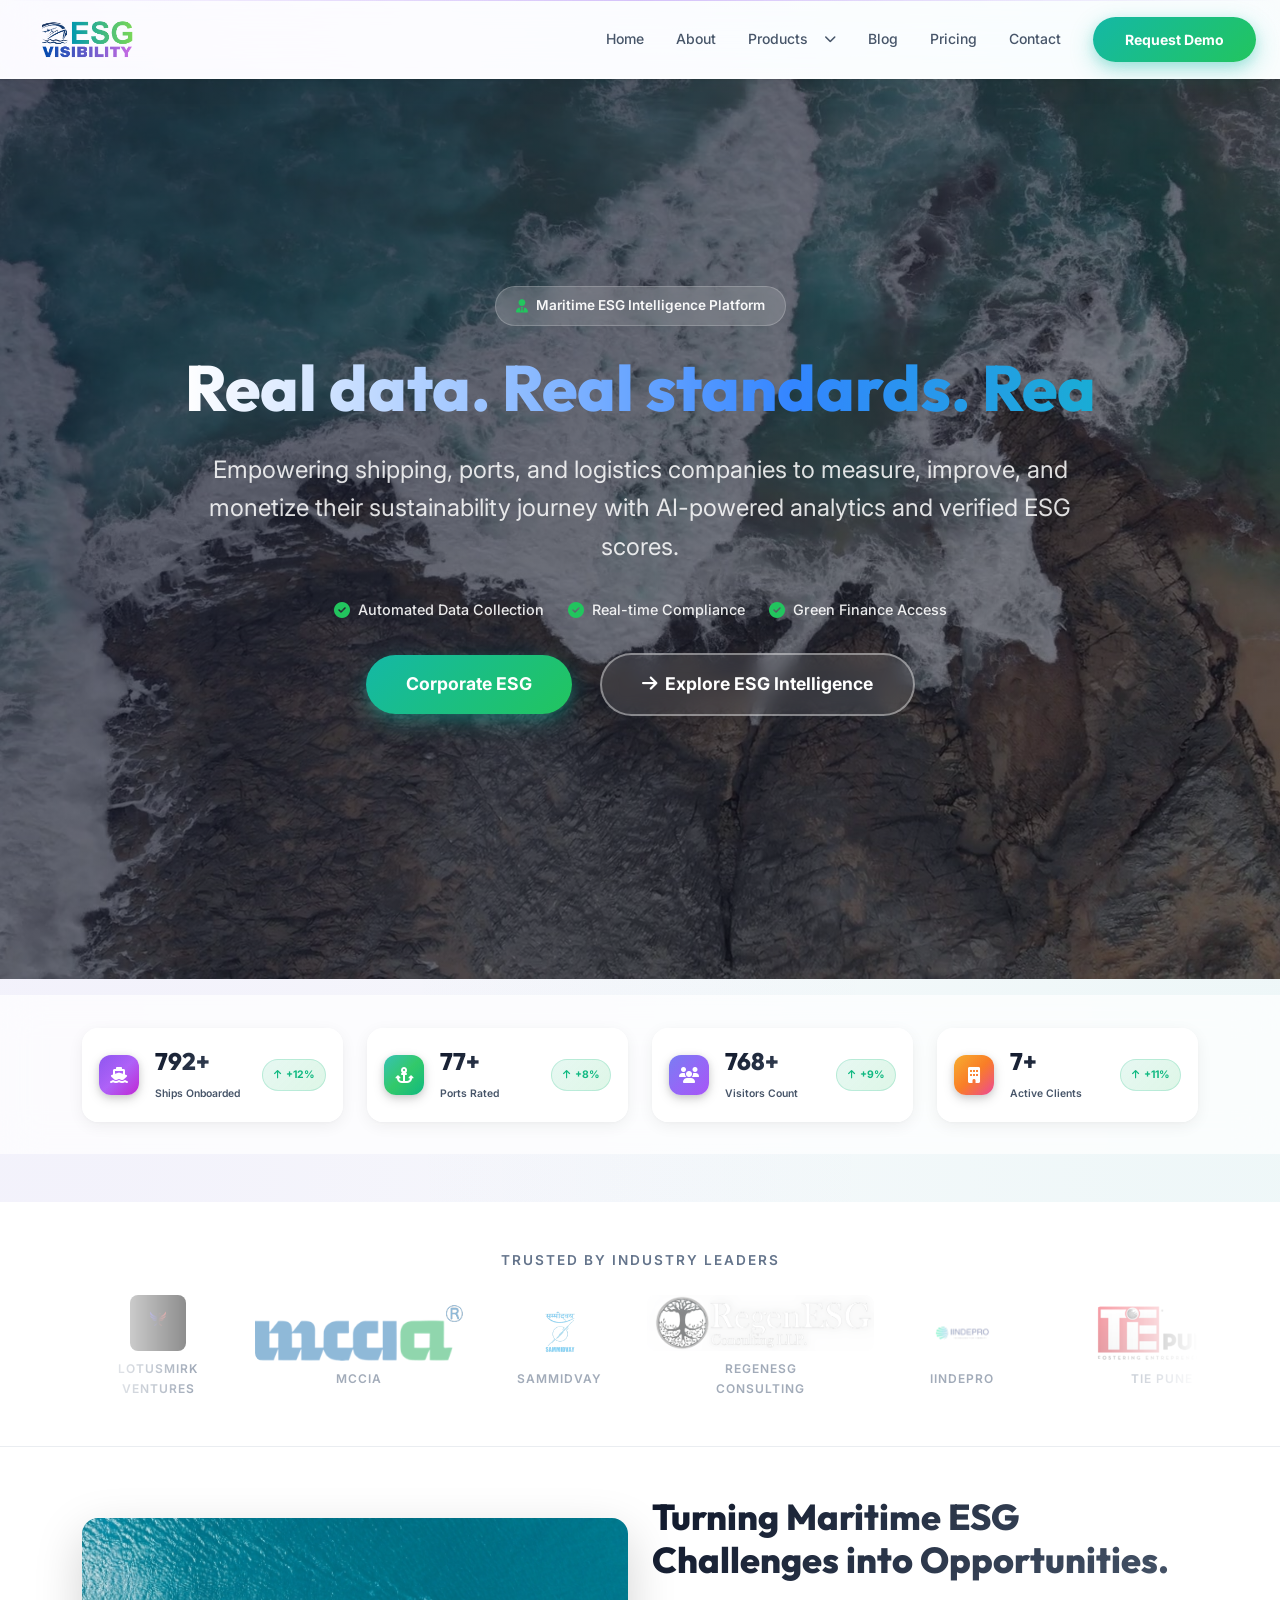
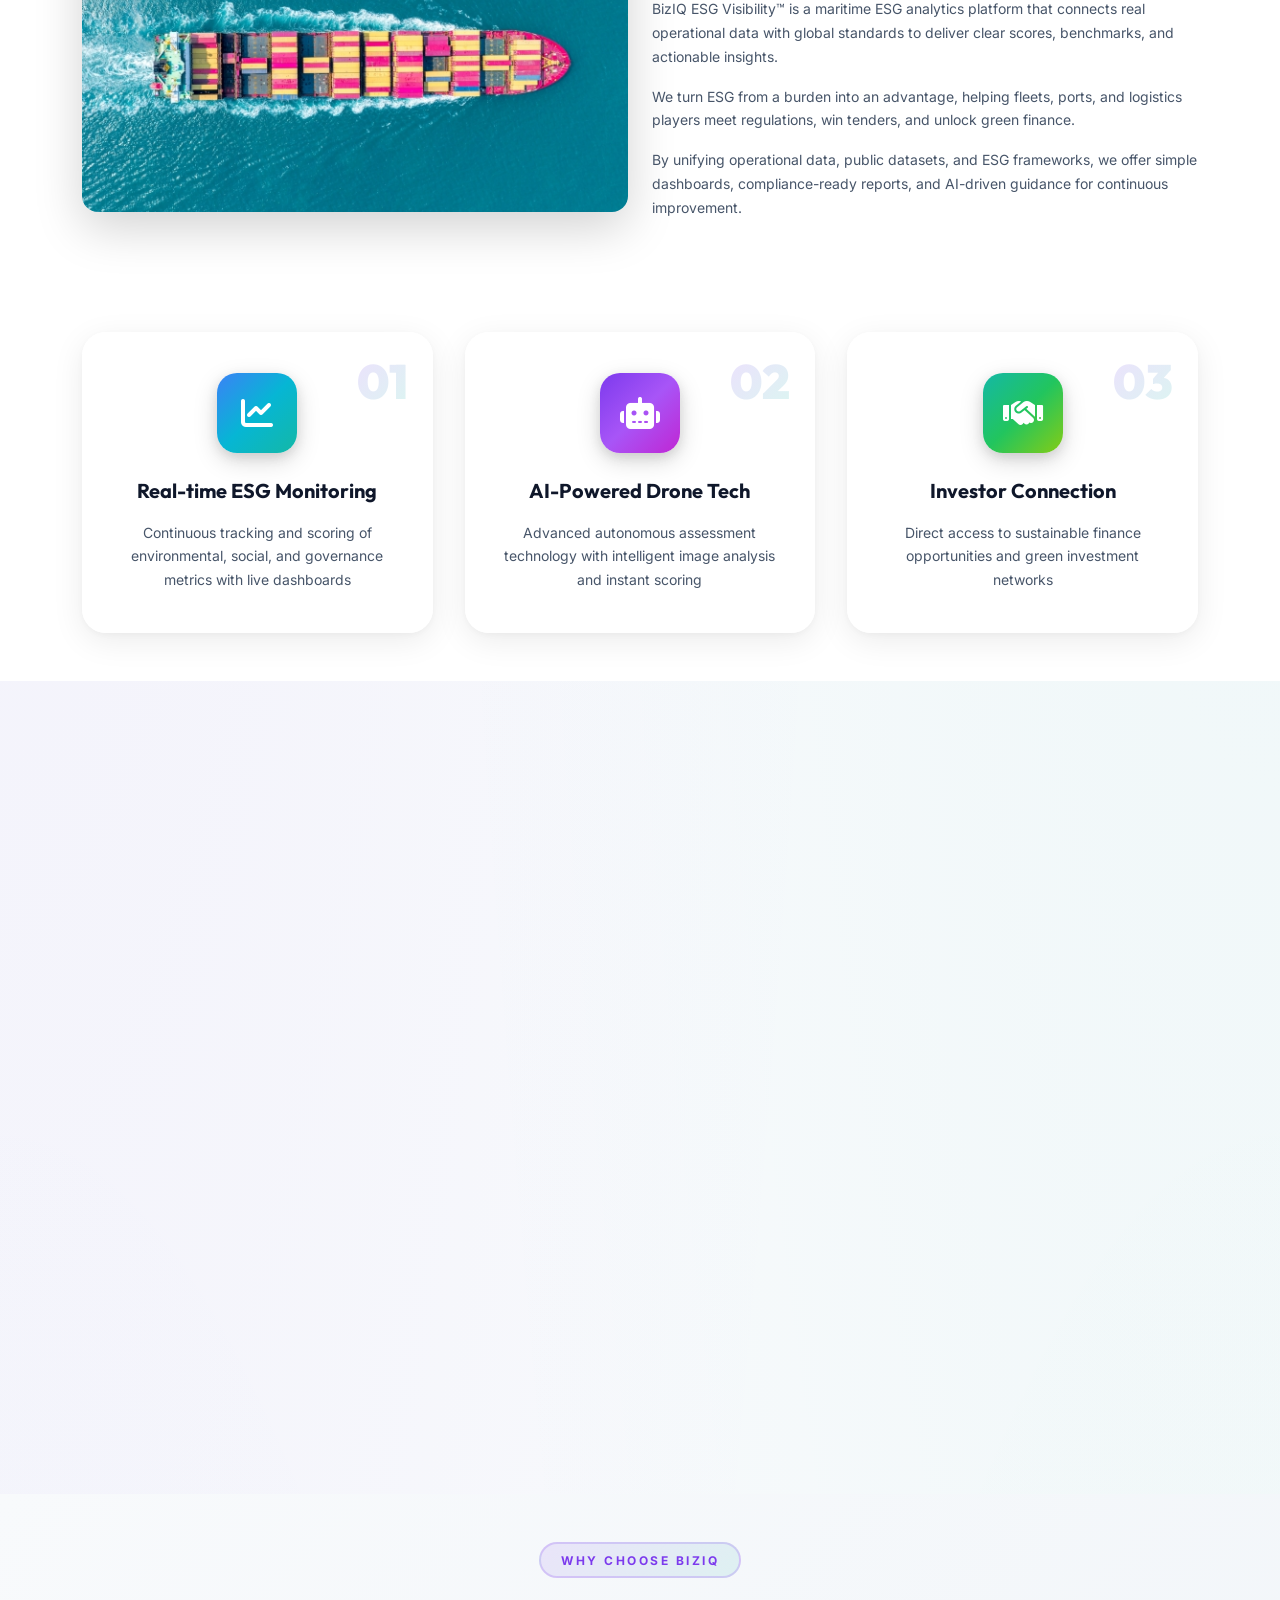
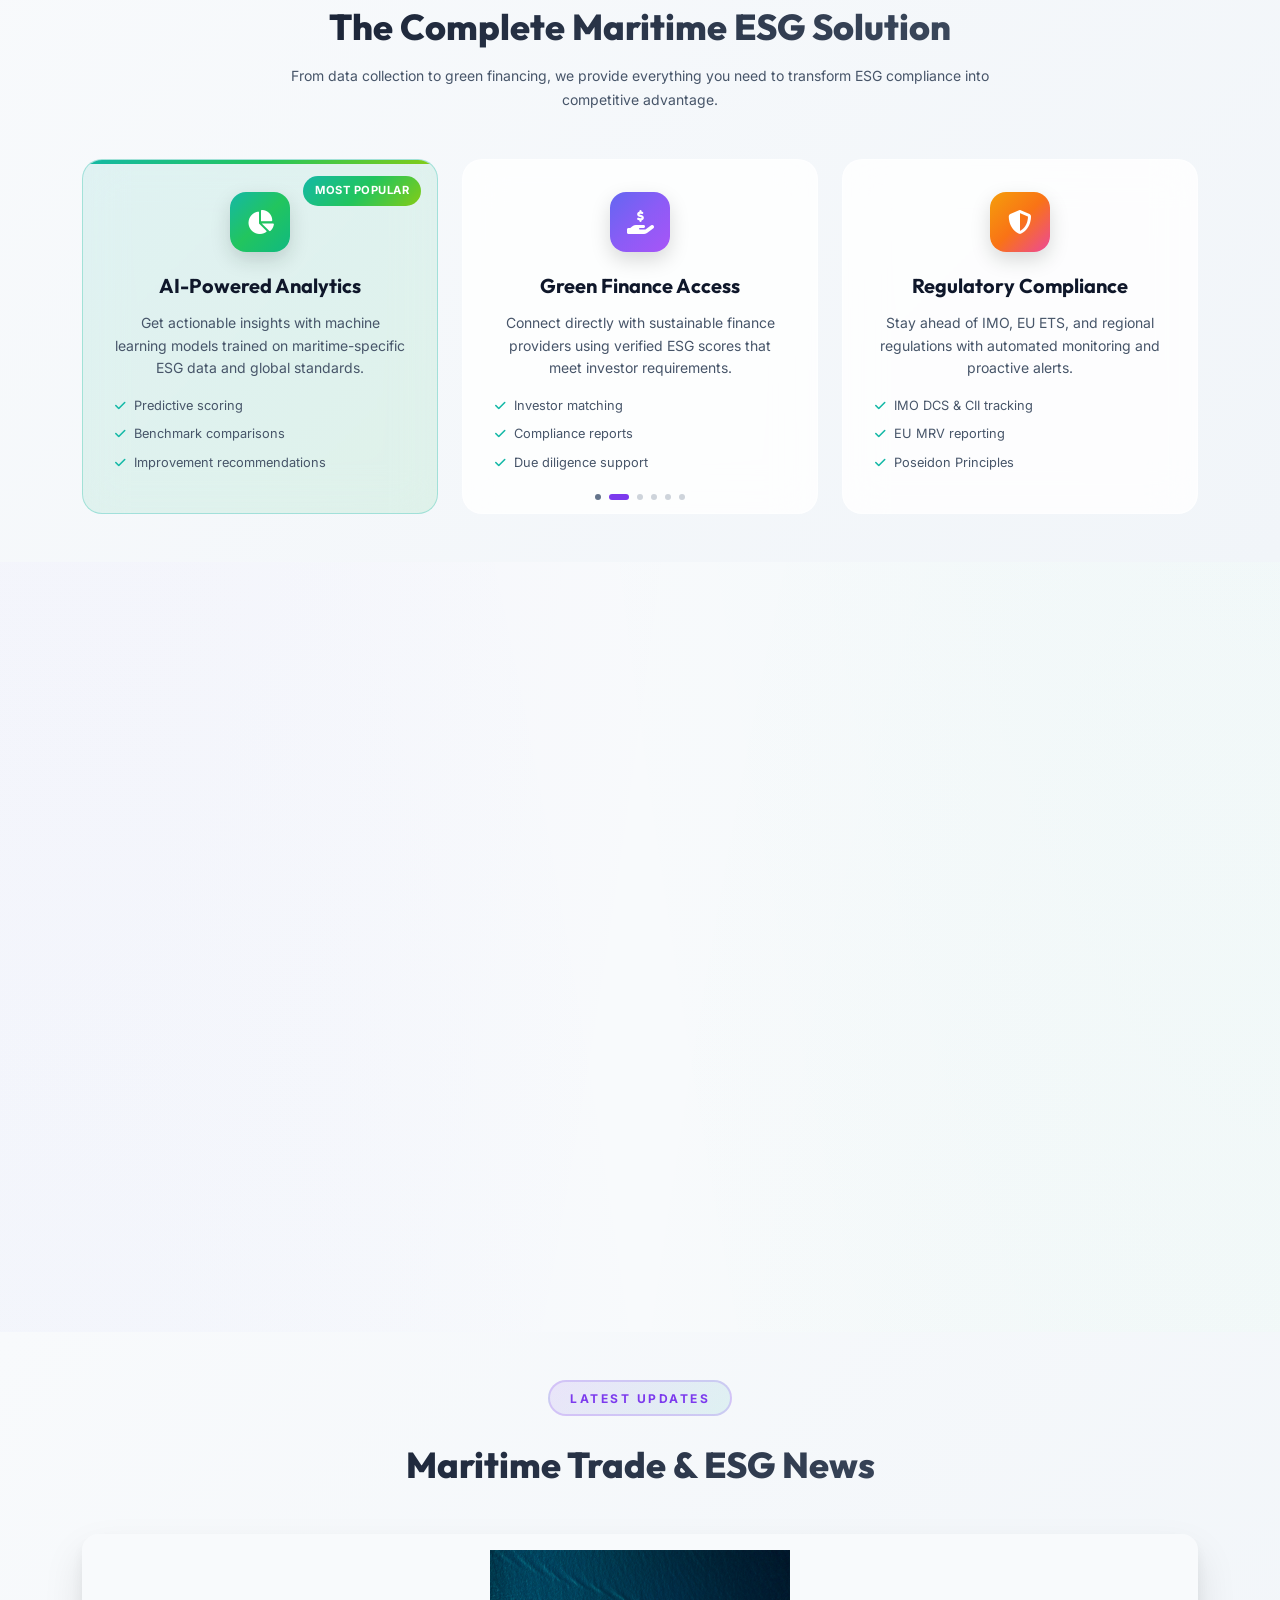
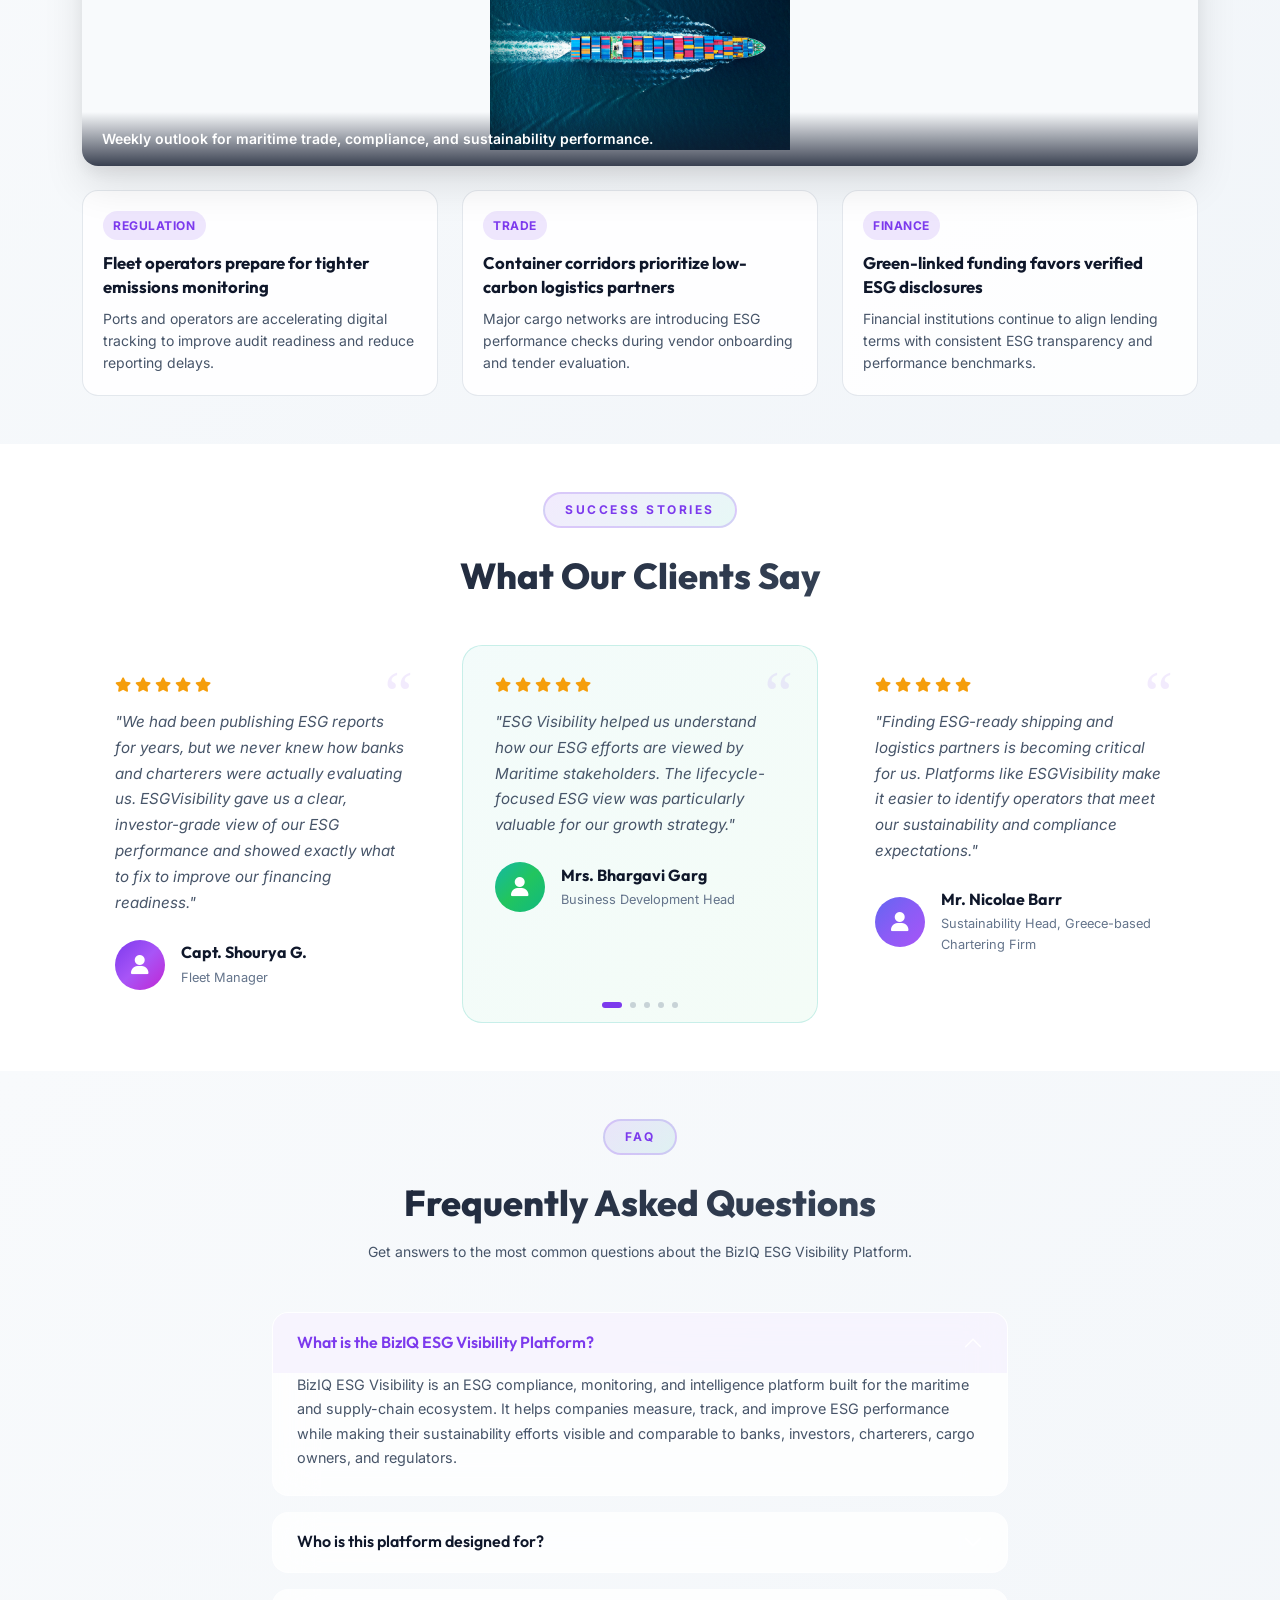
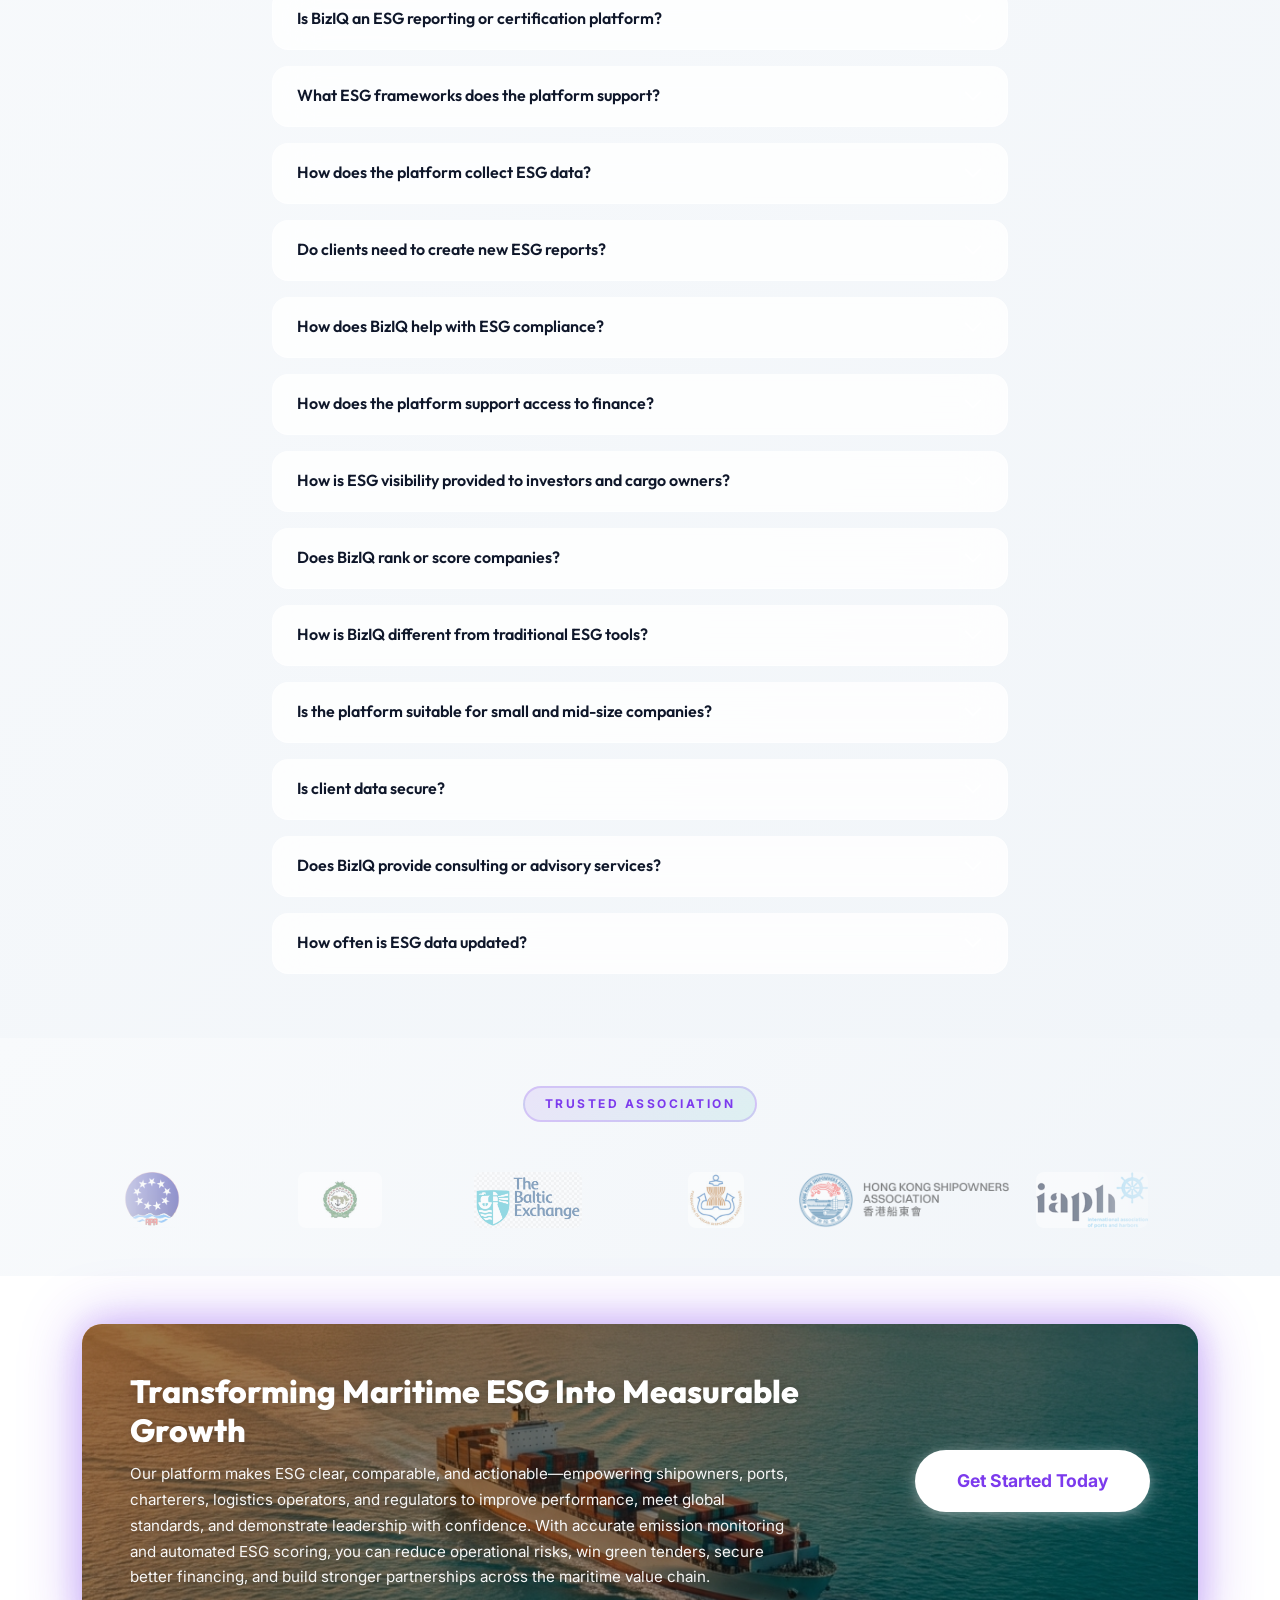
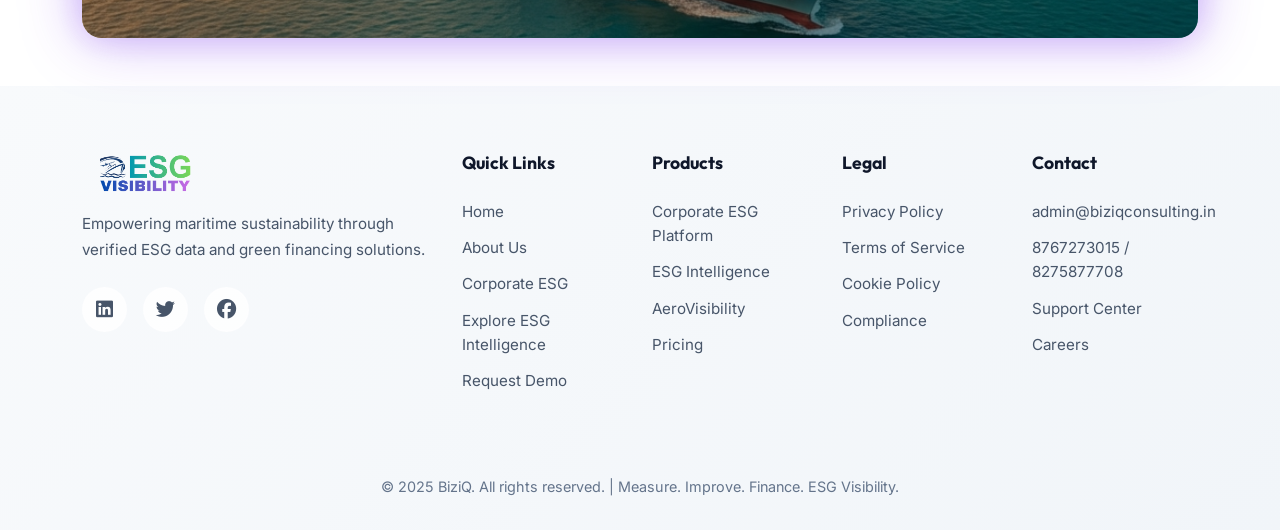
==== commit ec29b893: "changes are added" ====
--- a/index.html
+++ b/index.html
@@ -106,7 +106,10 @@
             </div>
         </div>
 
-        <!-- Live ESG Metrics Ticker -->
+    </section>
+
+    <!-- Live ESG Metrics Ticker -->
+    <section class="metrics-section py-5">
         <div class="metrics-ticker">
             <div class="container">
                 <div class="row g-4">
@@ -118,7 +121,7 @@
                                 </div>
                             </div>
                             <div class="metric-content">
-                                <div class="metric-value" data-target="1247">
+                                <div class="metric-value" data-target="1000" data-plus="true">
                                     0
                                 </div>
                                 <div class="metric-label">
@@ -139,7 +142,7 @@
                                 </div>
                             </div>
                             <div class="metric-content">
-                                <div class="metric-value" data-target="342">
+                                <div class="metric-value" data-target="100" data-plus="true">
                                     0
                                 </div>
                                 <div class="metric-label">Ports Rated</div>
@@ -158,7 +161,7 @@
                                 </div>
                             </div>
                             <div class="metric-content">
-                                <div class="metric-value" data-target="268945">
+                                <div class="metric-value" data-target="1000" data-plus="true">
                                     0
                                 </div>
                                 <div class="metric-label">
@@ -179,7 +182,7 @@
                                 </div>
                             </div>
                             <div class="metric-content">
-                                <div class="metric-value" data-target="428">
+                                <div class="metric-value" data-target="10" data-plus="true">
                                     0
                                 </div>
                                 <div class="metric-label">
@@ -196,6 +199,7 @@
             </div>
         </div>
     </section>
+
 
     <!-- Trusted By Section -->
     <section class="trusted-section py-5">
@@ -207,31 +211,31 @@
                 <div class="partner-scroll-track">
                     <div class="logo-item">
                         <img src="asset/partners/p1.jpeg" alt="Partner logo 1" />
-                        <span>AeroPhoenix</span>
-                    </div>
-                    <div class="logo-item">
-                        <img src="asset/partners/p4.png" alt="RegenESG Consulting LLP logo" />
+                        <span>Lotusmirk Ventures</span>
+                    </div>
+                    <div class="logo-item">
+                        <img src="asset/partners/p4.png" alt="MCCIA logo" />
+                        <span>MCCIA</span>
+                    </div>
+                    <div class="logo-item">
+                        <img src="asset/partners/p3.png" alt="Sammidvay logo" />
+                        <span>Sammidvay</span>
+                    </div>
+                    <div class="logo-item">
+                        <img src="asset/partners/p2.png" alt="RegenESG Consulting LLP logo" />
                         <span>RegenESG Consulting</span>
                     </div>
                     <div class="logo-item">
-                        <img src="asset/partners/p3.png" alt="Sammidhav logo" />
-                        <span>Sammidhav</span>
-                    </div>
-                    <div class="logo-item">
-                        <img src="asset/partners/p2.png" alt="MECIA logo" />
-                        <span>MECIA</span>
-                    </div>
-                    <div class="logo-item">
-                        <img src="asset/partners/p5.png" alt="INDEPRO logo" />
-                        <span>INDEPRO</span>
-                    </div>
-                    <div class="logo-item">
-                        <img src="asset/partners/p7.png" alt="Drone AI logo" />
+                        <img src="asset/partners/p5.png" alt="IINDEPRO logo" />
+                        <span>IINDEPRO</span>
+                    </div>
+                    <div class="logo-item">
+                        <img src="asset/partners/p7.png" alt="Tie Pune logo" />
+                        <span>Tie Pune</span>
+                    </div>
+                    <div class="logo-item">
+                        <img src="asset/partners/p6.png" alt="Drone AI logo" />
                         <span>Drone AI</span>
-                    </div>
-                    <div class="logo-item">
-                        <img src="asset/partners/p6.png" alt="TiE logo" />
-                        <span>TiE</span>
                     </div>
                 </div>
             </div>
--- a/styles.css
+++ b/styles.css
@@ -699,15 +699,18 @@
 
 /* ===== Metrics Ticker ===== */
 .metrics-ticker {
-  position: absolute;
-  bottom: 0;
-  left: 0;
+  position: static;
   width: 100%;
   z-index: 3;
   background: var(--bg-nav);
   backdrop-filter: blur(20px);
   padding: 2rem 0;
   border-top: 1px solid rgba(255, 255, 255, 0.1);
+  margin-top: -2rem;
+}
+
+.metrics-ticker .container {
+  width: 100%;
 }
 
 .metric-card {
@@ -2348,7 +2351,9 @@
   }
 
   .metrics-ticker {
-    padding: 1.5rem 0;
+    padding: 2rem 0;
+    margin-top: -1rem;
+    background: var(--bg-secondary);
   }
 
   .metrics-ticker .container {
@@ -2640,6 +2645,16 @@
   color: #ffffff;
   background: var(--primary-color);
   border-color: var(--primary-color);
+}
+
+.product-hero-cta {
+  display: flex;
+  flex-wrap: wrap;
+  gap: 0.75rem;
+}
+
+.product-hero-cta .btn {
+  flex: 0 1 auto;
 }
 
 /* ===== Mission Cards (About Page) ===== */
@@ -4705,6 +4720,21 @@
   background: var(--darker-bg);
 }
 
+.demo-booking-section.demo-revealed {
+  animation: demoFadeIn 0.5s ease-out;
+}
+
+@keyframes demoFadeIn {
+  from {
+    opacity: 0;
+    transform: translateY(-16px);
+  }
+  to {
+    opacity: 1;
+    transform: translateY(0);
+  }
+}
+
 .demo-booking-card {
   background: var(--card-bg);
   border: 1px solid rgba(255, 255, 255, 0.1);
@@ -6004,12 +6034,31 @@
   overflow: hidden;
   border-radius: 16px;
   box-shadow: var(--shadow-lg);
+  background: #f8fafc;
+  display: flex;
+  align-items: center;
+  justify-content: center;
+  aspect-ratio: 16 / 3.33;
 }
 
 .news-banner img {
   width: 100%;
-  height: 260px;
-  object-fit: cover;
+  height: 100%;
+  object-fit: contain;
+  padding: 1rem;
+}
+
+.process-banner-esg {
+  border-radius: 16px;
+  overflow: hidden;
+  width: 100%;
+  line-height: 0;
+}
+
+.process-banner-esg img {
+  width: 100%;
+  height: auto;
+  display: block;
 }
 
 .news-banner-overlay {
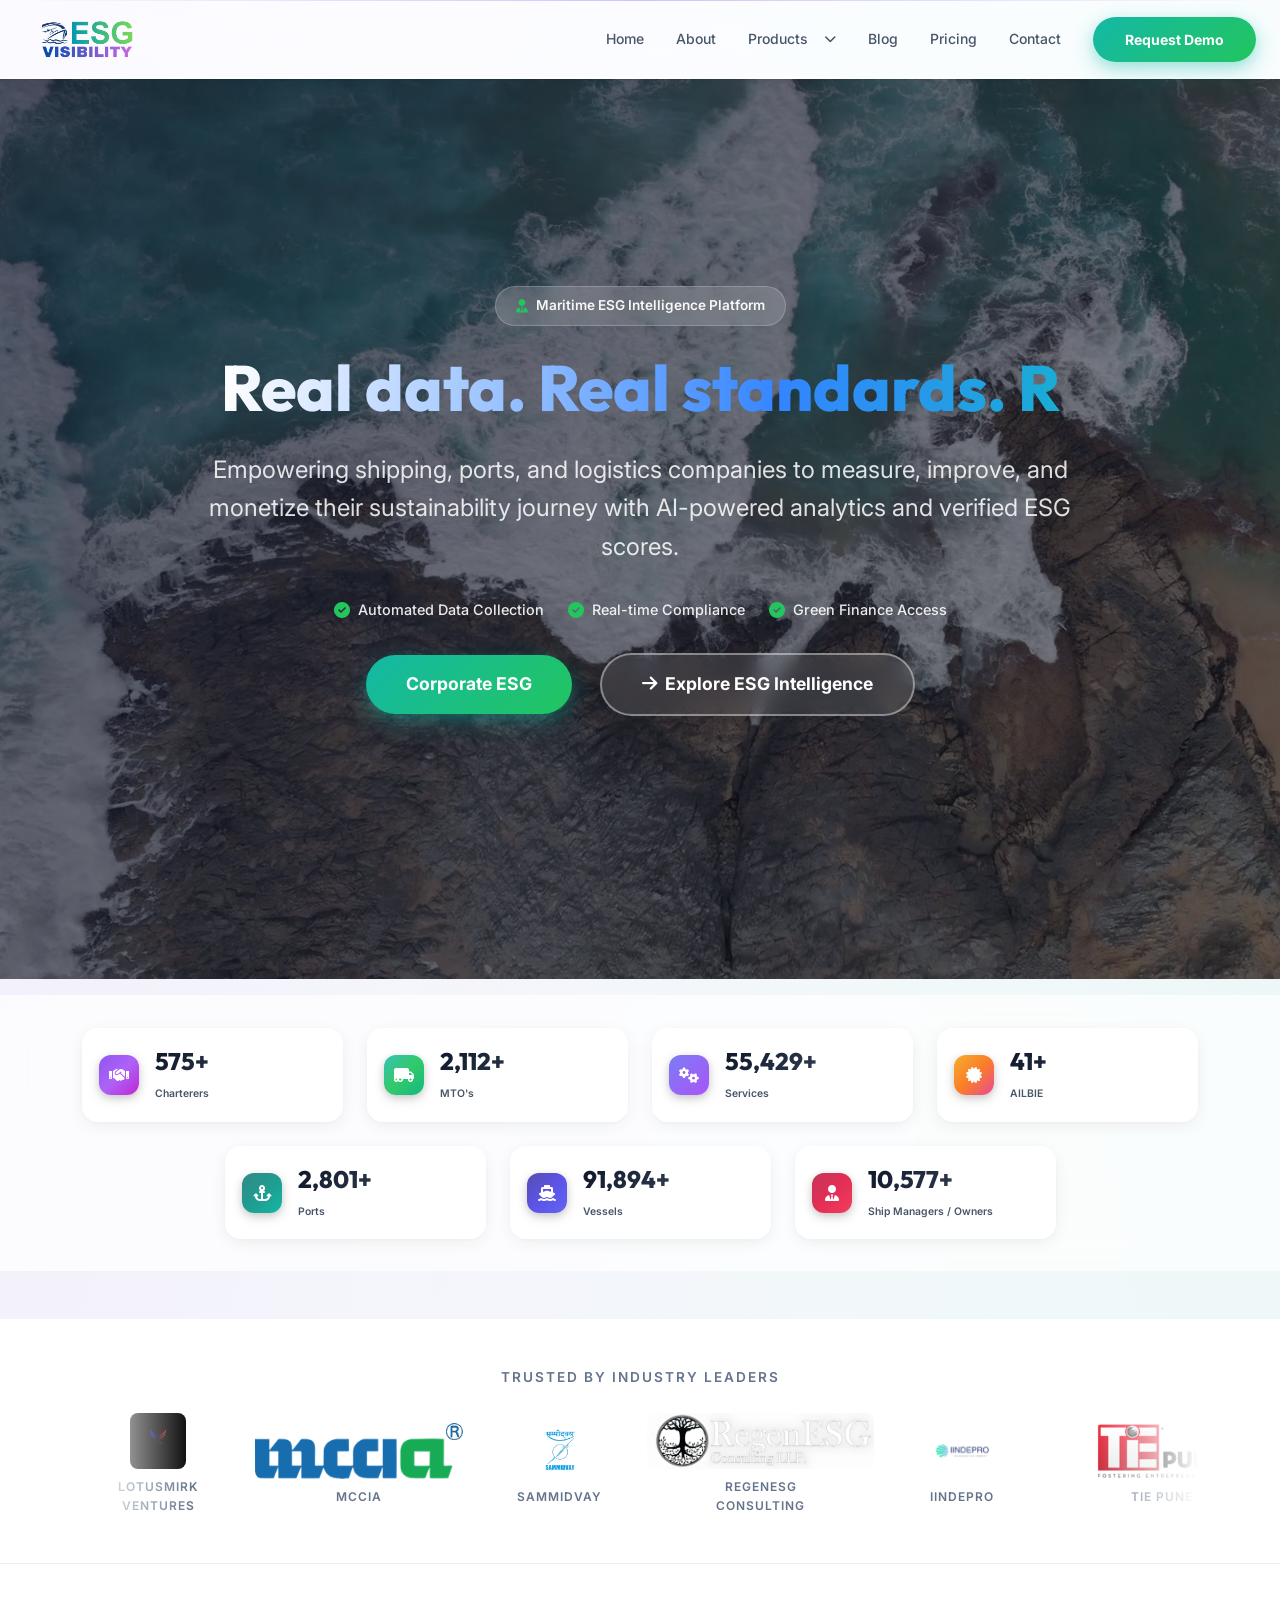
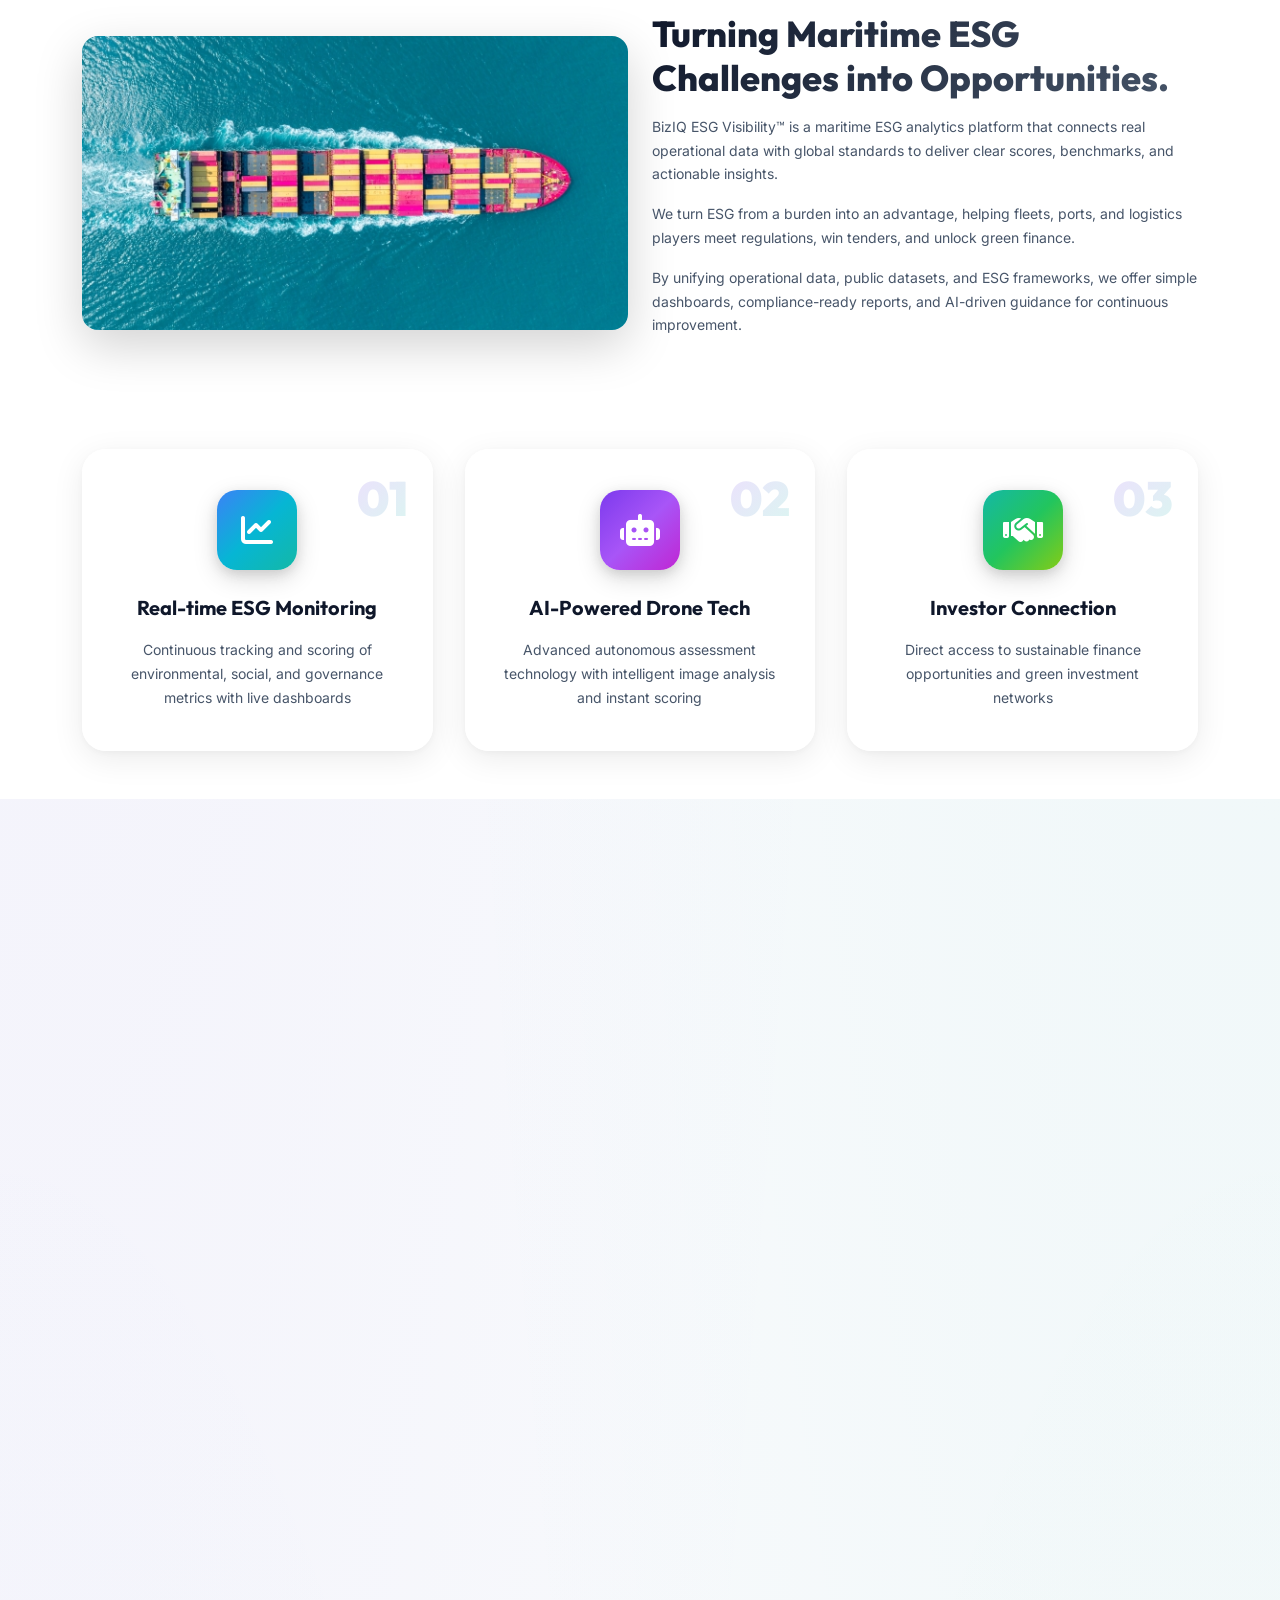
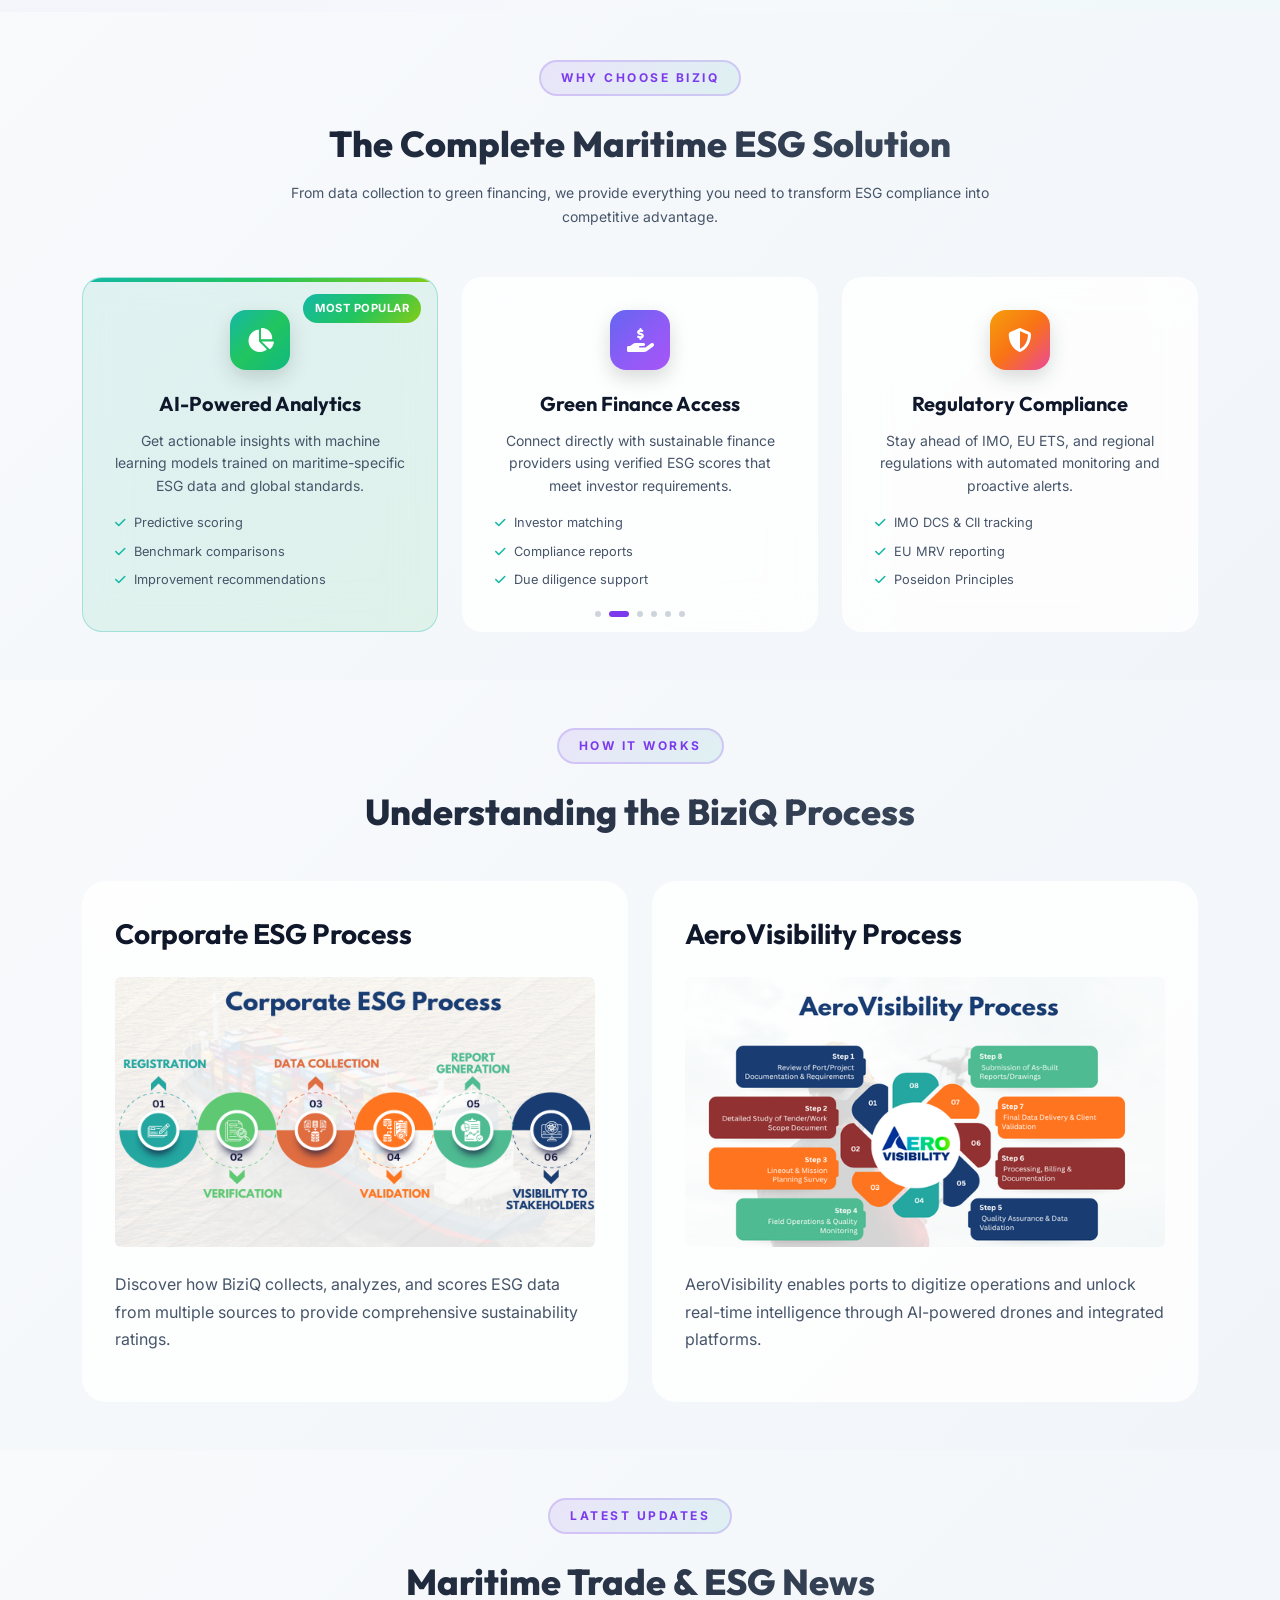
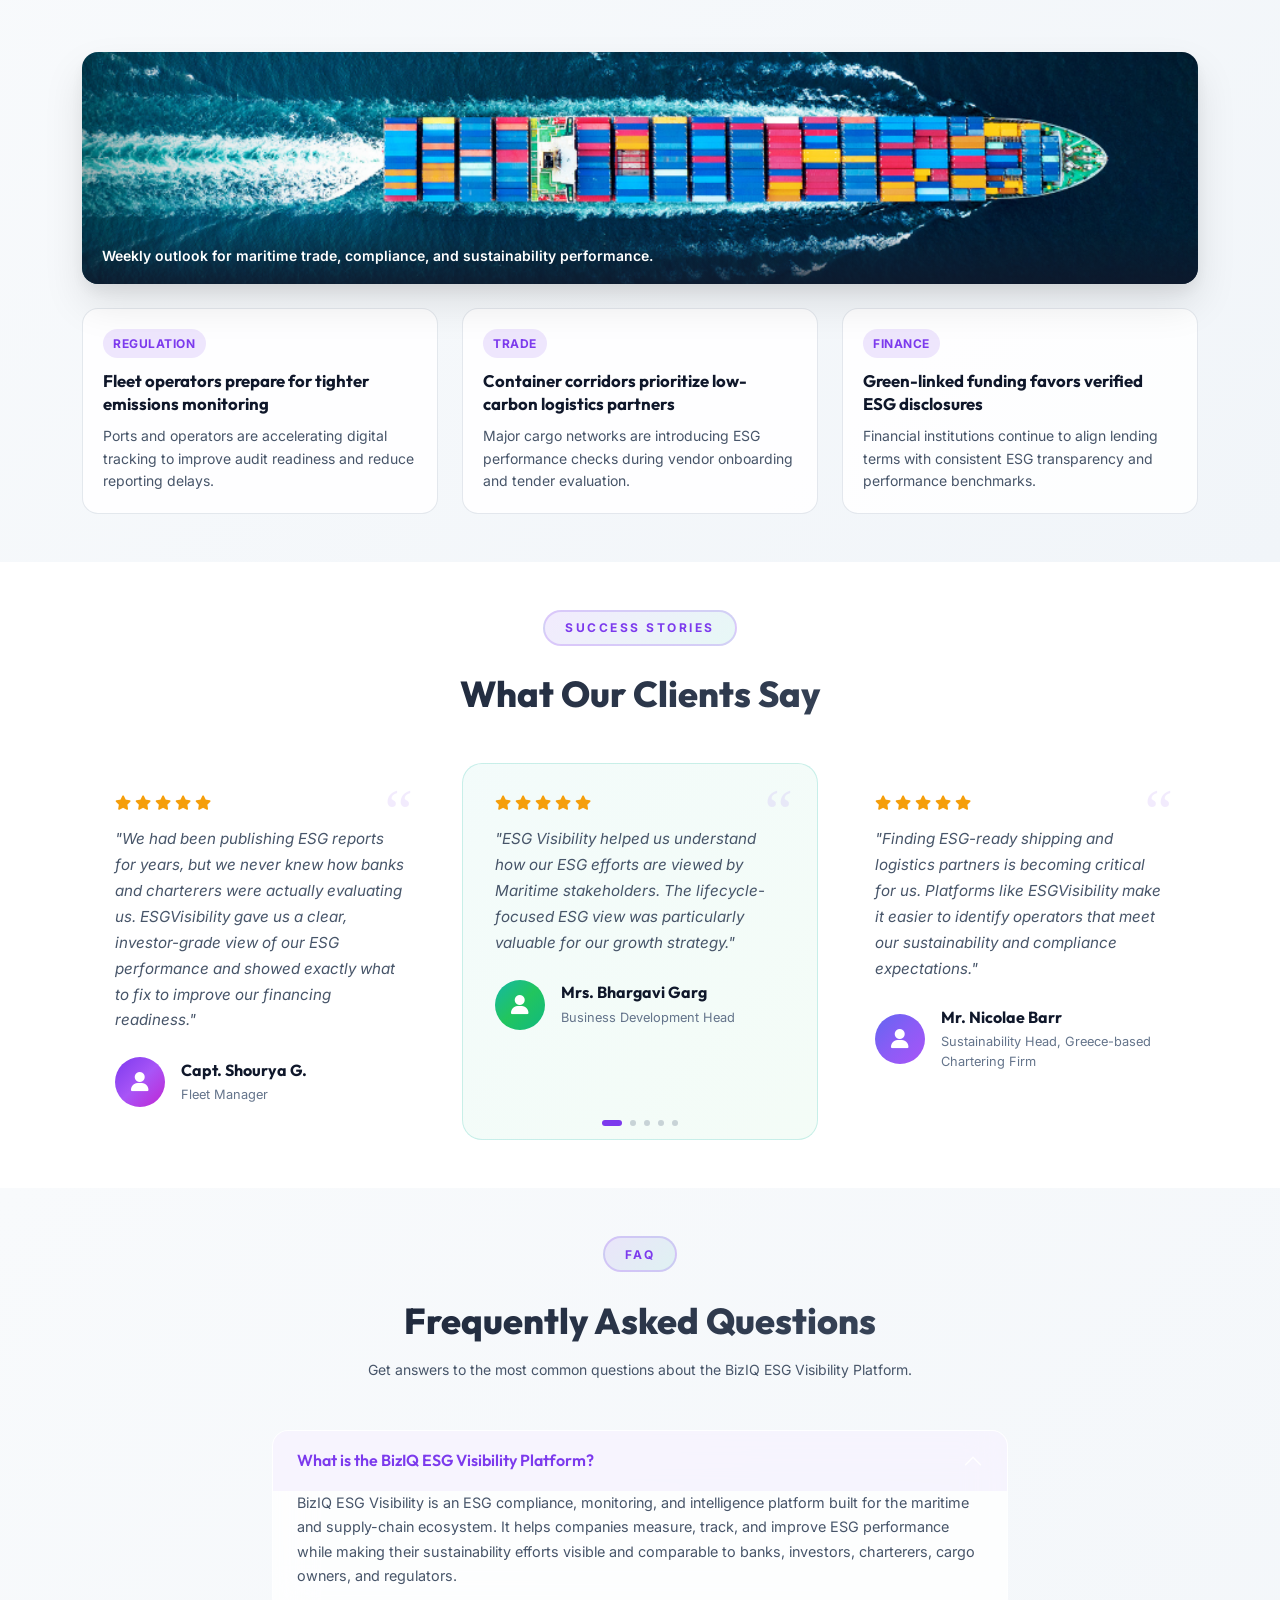
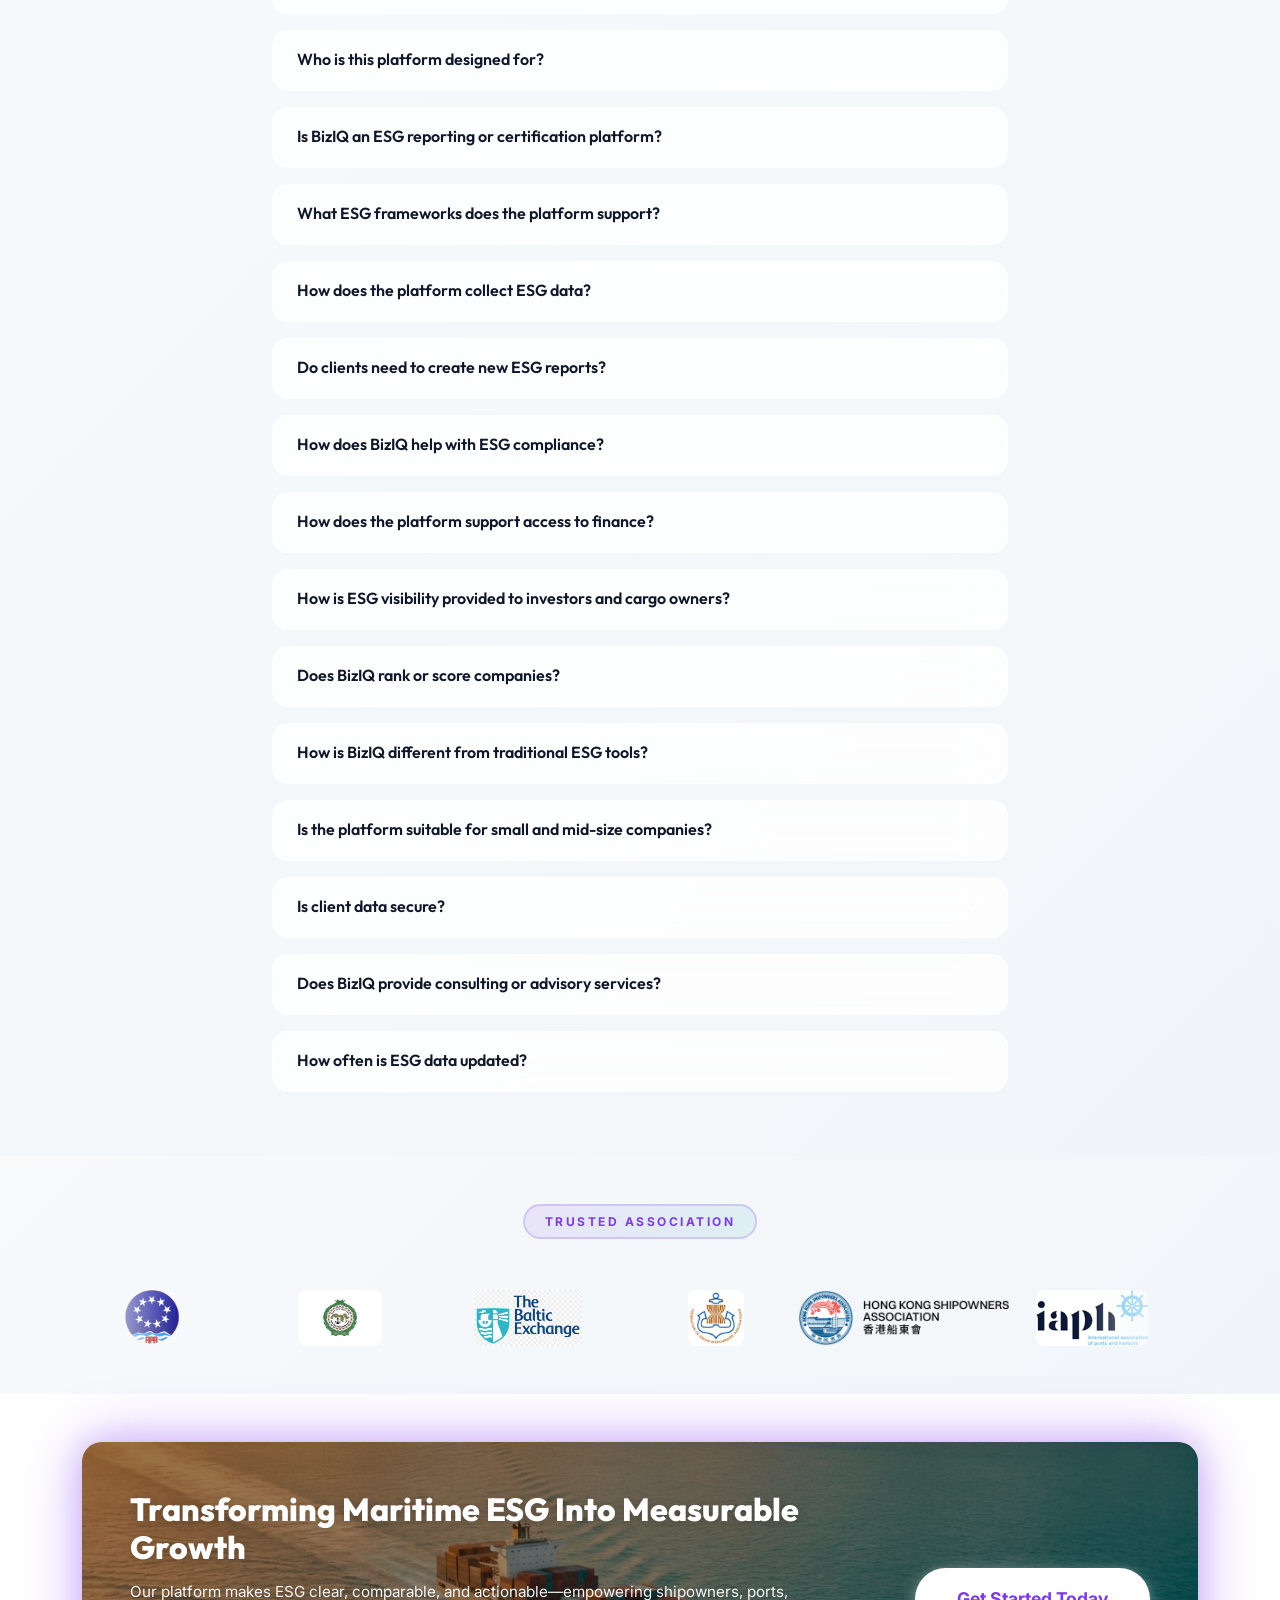
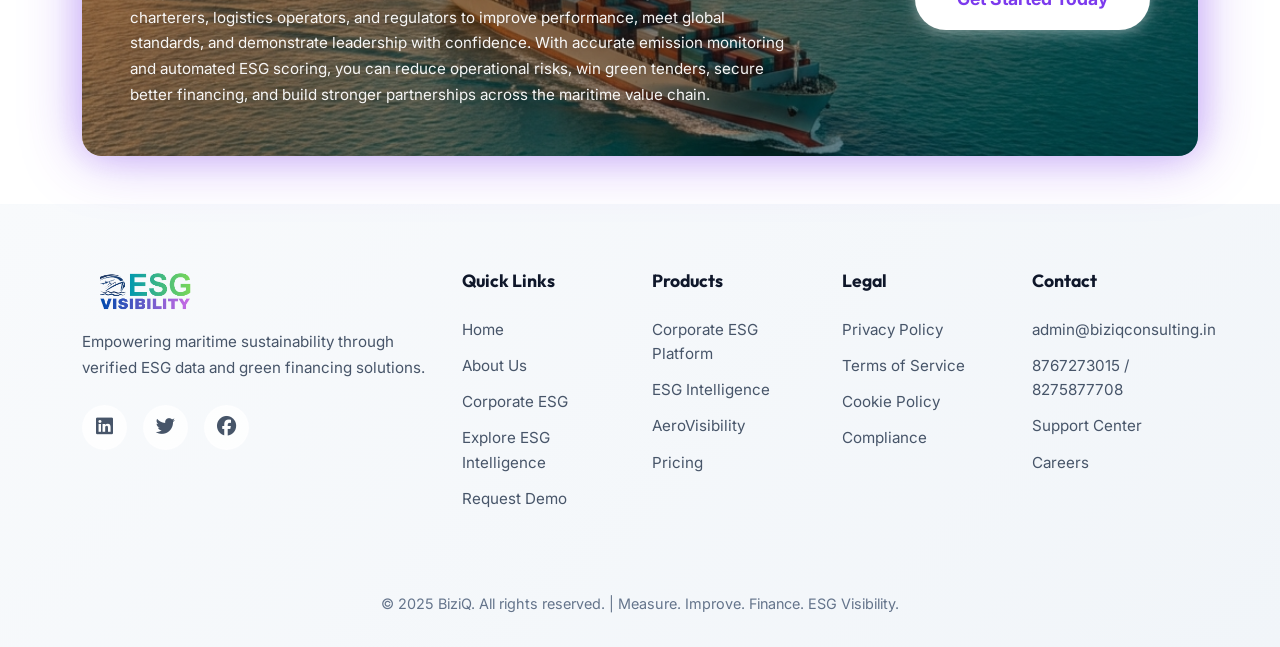
==== commit 3049120e: "changes are added" ====
--- a/index.html
+++ b/index.html
@@ -15,14 +15,14 @@
 
     <!-- Open Graph / Social Media -->
     <meta property="og:type" content="website" />
-    <meta property="og:title" content="BiziQ - Measure. Improve. Finance. eVISIBILITY." />
+    <meta property="og:title" content="BiziQ - Measure. Improve. Finance." />
     <meta property="og:description"
         content="BiziQ provides ESG visibility and financing solutions for the maritime ecosystem. Measure, improve, and finance your sustainability journey." />
     <meta property="og:image" content="asset/eVISIBILITY-log.png" />
     <meta property="og:url" content="https://biziq.com" />
-    <meta property="og:site_name" content="BiziQ eVISIBILITY" />
+    <meta property="og:site_name" content="BiziQ " />
     <meta name="twitter:card" content="summary_large_image" />
-    <meta name="twitter:title" content="BiziQ - Measure. Improve. Finance. eVISIBILITY." />
+    <meta name="twitter:title" content="BiziQ - Measure. Improve. Finance." />
     <meta name="twitter:description"
         content="BiziQ provides ESG visibility and financing solutions for the maritime ecosystem." />
     <meta name="twitter:image" content="asset/eVISIBILITY-log.png" />
@@ -108,90 +108,99 @@
 
     </section>
 
-    <!-- Live ESG Metrics Ticker -->
+    <!-- Count of All Available Clients -->
     <section class="metrics-section py-5">
         <div class="metrics-ticker">
             <div class="container">
-                <div class="row g-4">
-                    <div class="col-6 col-md-3" data-aos="fade-up" data-aos-delay="100">
+                <div class="row g-4 justify-content-center">
+                    <div class="col-6 col-md-4 col-xl-3" data-aos="fade-up" data-aos-delay="100">
                         <div class="metric-card-new">
                             <div class="metric-icon-wrapper">
                                 <div class="metric-icon-bg gradient-blue">
-                                    <i class="fas fa-ship"></i>
+                                    <i class="fas fa-handshake"></i>
                                 </div>
                             </div>
                             <div class="metric-content">
-                                <div class="metric-value" data-target="1000" data-plus="true">
-                                    0
-                                </div>
-                                <div class="metric-label">
-                                    Ships Onboarded
-                                </div>
-                            </div>
-                            <div class="metric-trend">
-                                <i class="fas fa-arrow-up"></i>
-                                <span>+12%</span>
-                            </div>
-                        </div>
-                    </div>
-                    <div class="col-6 col-md-3" data-aos="fade-up" data-aos-delay="200">
+                                <div class="metric-value" data-target="757" data-plus="true">0</div>
+                                <div class="metric-label">Charterers</div>
+                            </div>
+                        </div>
+                    </div>
+                    <div class="col-6 col-md-4 col-xl-3" data-aos="fade-up" data-aos-delay="150">
                         <div class="metric-card-new">
                             <div class="metric-icon-wrapper">
                                 <div class="metric-icon-bg gradient-green">
-                                    <i class="fas fa-anchor"></i>
+                                    <i class="fas fa-truck-moving"></i>
                                 </div>
                             </div>
                             <div class="metric-content">
-                                <div class="metric-value" data-target="100" data-plus="true">
-                                    0
-                                </div>
-                                <div class="metric-label">Ports Rated</div>
-                            </div>
-                            <div class="metric-trend">
-                                <i class="fas fa-arrow-up"></i>
-                                <span>+8%</span>
-                            </div>
-                        </div>
-                    </div>
-                    <div class="col-6 col-md-3" data-aos="fade-up" data-aos-delay="300">
+                                <div class="metric-value" data-target="2809" data-plus="true">0</div>
+                                <div class="metric-label">MTO's</div>
+                            </div>
+                        </div>
+                    </div>
+                    <div class="col-6 col-md-4 col-xl-3" data-aos="fade-up" data-aos-delay="200">
                         <div class="metric-card-new">
                             <div class="metric-icon-wrapper">
                                 <div class="metric-icon-bg gradient-purple">
-                                    <i class="fas fa-users"></i>
+                                    <i class="fas fa-cogs"></i>
                                 </div>
                             </div>
                             <div class="metric-content">
-                                <div class="metric-value" data-target="1000" data-plus="true">
-                                    0
-                                </div>
-                                <div class="metric-label">
-                                    Visitors Count
-                                </div>
-                            </div>
-                            <div class="metric-trend">
-                                <i class="fas fa-arrow-up"></i>
-                                <span>+9%</span>
-                            </div>
-                        </div>
-                    </div>
-                    <div class="col-6 col-md-3" data-aos="fade-up" data-aos-delay="400">
+                                <div class="metric-value" data-target="73710" data-plus="true">0</div>
+                                <div class="metric-label">Services</div>
+                            </div>
+                        </div>
+                    </div>
+                    <div class="col-6 col-md-4 col-xl-3" data-aos="fade-up" data-aos-delay="250">
                         <div class="metric-card-new">
                             <div class="metric-icon-wrapper">
                                 <div class="metric-icon-bg gradient-orange">
-                                    <i class="fas fa-building"></i>
+                                    <i class="fas fa-certificate"></i>
                                 </div>
                             </div>
                             <div class="metric-content">
-                                <div class="metric-value" data-target="10" data-plus="true">
-                                    0
-                                </div>
-                                <div class="metric-label">
-                                    Active Clients
-                                </div>
-                            </div>
-                            <div class="metric-trend">
-                                <i class="fas fa-arrow-up"></i>
-                                <span>+11%</span>
+                                <div class="metric-value" data-target="57" data-plus="true">0</div>
+                                <div class="metric-label">AILBIE</div>
+                            </div>
+                        </div>
+                    </div>
+                    <div class="col-6 col-md-4 col-xl-3" data-aos="fade-up" data-aos-delay="300">
+                        <div class="metric-card-new">
+                            <div class="metric-icon-wrapper">
+                                <div class="metric-icon-bg gradient-teal">
+                                    <i class="fas fa-anchor"></i>
+                                </div>
+                            </div>
+                            <div class="metric-content">
+                                <div class="metric-value" data-target="3806" data-plus="true">0</div>
+                                <div class="metric-label">Ports</div>
+                            </div>
+                        </div>
+                    </div>
+                    <div class="col-6 col-md-4 col-xl-3" data-aos="fade-up" data-aos-delay="350">
+                        <div class="metric-card-new">
+                            <div class="metric-icon-wrapper">
+                                <div class="metric-icon-bg gradient-indigo">
+                                    <i class="fas fa-ship"></i>
+                                </div>
+                            </div>
+                            <div class="metric-content">
+                                <div class="metric-value" data-target="124856" data-plus="true">0</div>
+                                <div class="metric-label">Vessels</div>
+                            </div>
+                        </div>
+                    </div>
+                    <div class="col-6 col-md-4 col-xl-3" data-aos="fade-up" data-aos-delay="400">
+                        <div class="metric-card-new">
+                            <div class="metric-icon-wrapper">
+                                <div class="metric-icon-bg gradient-rose">
+                                    <i class="fas fa-user-tie"></i>
+                                </div>
+                            </div>
+                            <div class="metric-content">
+                                <div class="metric-value" data-target="14372" data-plus="true">0</div>
+                                <div class="metric-label">Ship Managers / Owners</div>
                             </div>
                         </div>
                     </div>
@@ -248,7 +257,7 @@
             <div class="row align-items-center">
                 <div class="col-lg-6 mb-4 mb-lg-0" data-aos="fade-right">
                     <div class="about-video-container">
-                        <img src="asset/about us.jpeg" alt="About BizIQ eVISIBILITY" class="rounded-4 shadow-lg w-100"
+                        <img src="asset/about us.jpeg" alt="About BizIQ " class="rounded-4 shadow-lg w-100"
                             loading="lazy" />
                     </div>
                 </div>
@@ -391,7 +400,7 @@
                         <!-- Video Container -->
                         <div class="mb-4">
                             <div class="ratio ratio-16x9">
-                                <iframe src="https://www.youtube-nocookie.com/embed/91UL8inasxo?rel=0&modestbranding=1"
+                                <iframe src="https://www.youtube.com/embed/zMaC_HTpkOM?si=f6hnqNHg_sp7FdD4"
                                     title="Aero Visibility" frameborder="0"
                                     allow="accelerometer; autoplay; clipboard-write; encrypted-media; gyroscope; picture-in-picture; web-share"
                                     allowfullscreen class="rounded" loading="lazy"></iframe>
--- a/styles.css
+++ b/styles.css
@@ -749,6 +749,25 @@
 }
 
 /* ===== New Metric Cards Design ===== */
+.metrics-section-title {
+  font-size: 1.75rem;
+  font-weight: 700;
+  color: var(--text-primary);
+  font-family: "Outfit", sans-serif;
+}
+
+.gradient-teal {
+  background: linear-gradient(135deg, #0f766e 0%, #0d9488 50%, #14b8a6 100%);
+}
+
+.gradient-indigo {
+  background: linear-gradient(135deg, #3730a3 0%, #4f46e5 50%, #6366f1 100%);
+}
+
+.gradient-rose {
+  background: linear-gradient(135deg, #be123c 0%, #e11d48 50%, #f43f5e 100%);
+}
+
 .metric-card-new {
   background: rgba(255, 255, 255, 0.75);
   backdrop-filter: blur(20px) saturate(180%);
@@ -2895,7 +2914,7 @@
   width: auto;
   object-fit: contain;
   border-radius: 8px;
-  opacity: 0.8;
+  opacity: 1;
   transition: opacity var(--transition-base);
 }
 
@@ -5187,7 +5206,7 @@
   font-size: 1.35rem;
   color: white;
   background: var(--gradient-ocean);
-  margin-bottom: 1.25rem;
+  margin: 0 auto 1.25rem;
   box-shadow: 0 6px 16px rgba(0, 0, 0, 0.15);
   transition: all 0.4s cubic-bezier(0.68, -0.55, 0.265, 1.55);
 }
@@ -5329,7 +5348,7 @@
   gap: 0.5rem;
   color: var(--text-muted);
   transition: all var(--transition-base);
-  opacity: 0.6;
+  opacity: 1;
   margin: 0 auto;
 }
 
@@ -6044,8 +6063,8 @@
 .news-banner img {
   width: 100%;
   height: 100%;
-  object-fit: contain;
-  padding: 1rem;
+  object-fit: cover;
+  object-position: center;
 }
 
 .process-banner-esg {
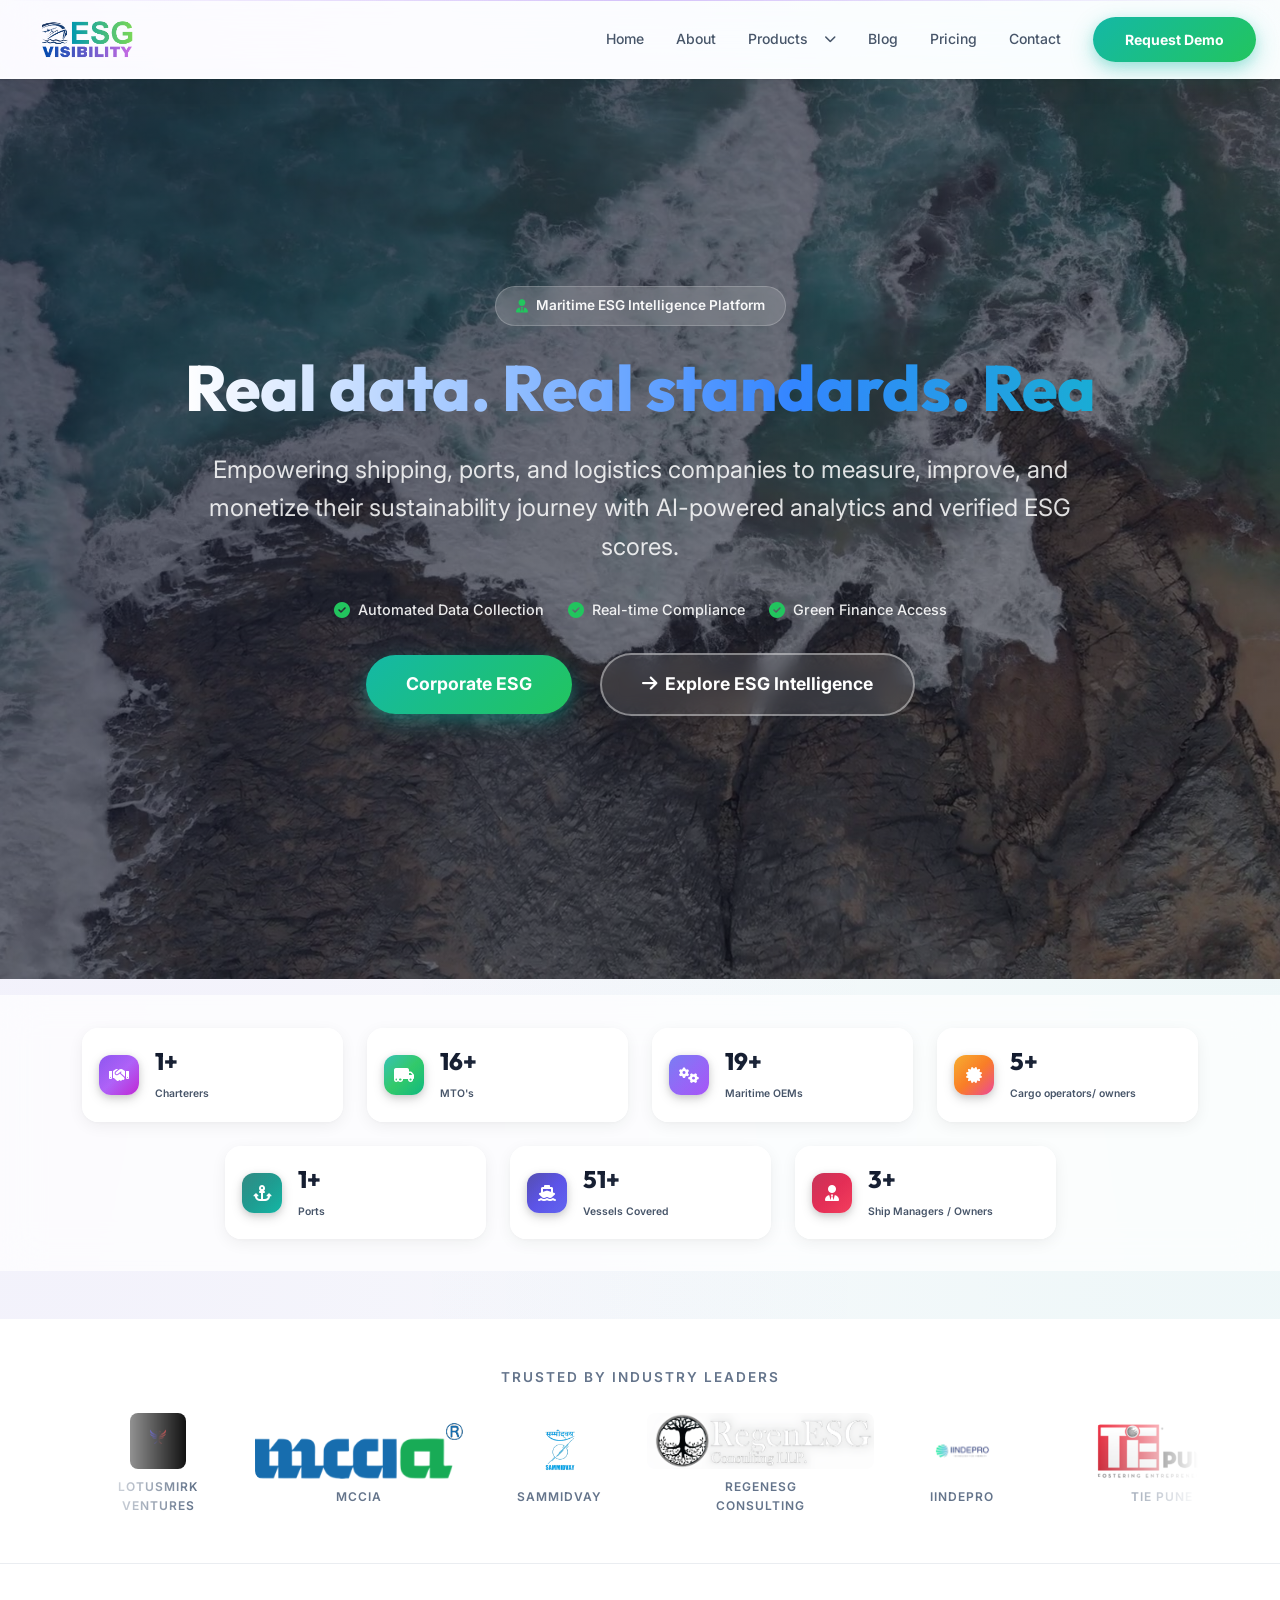
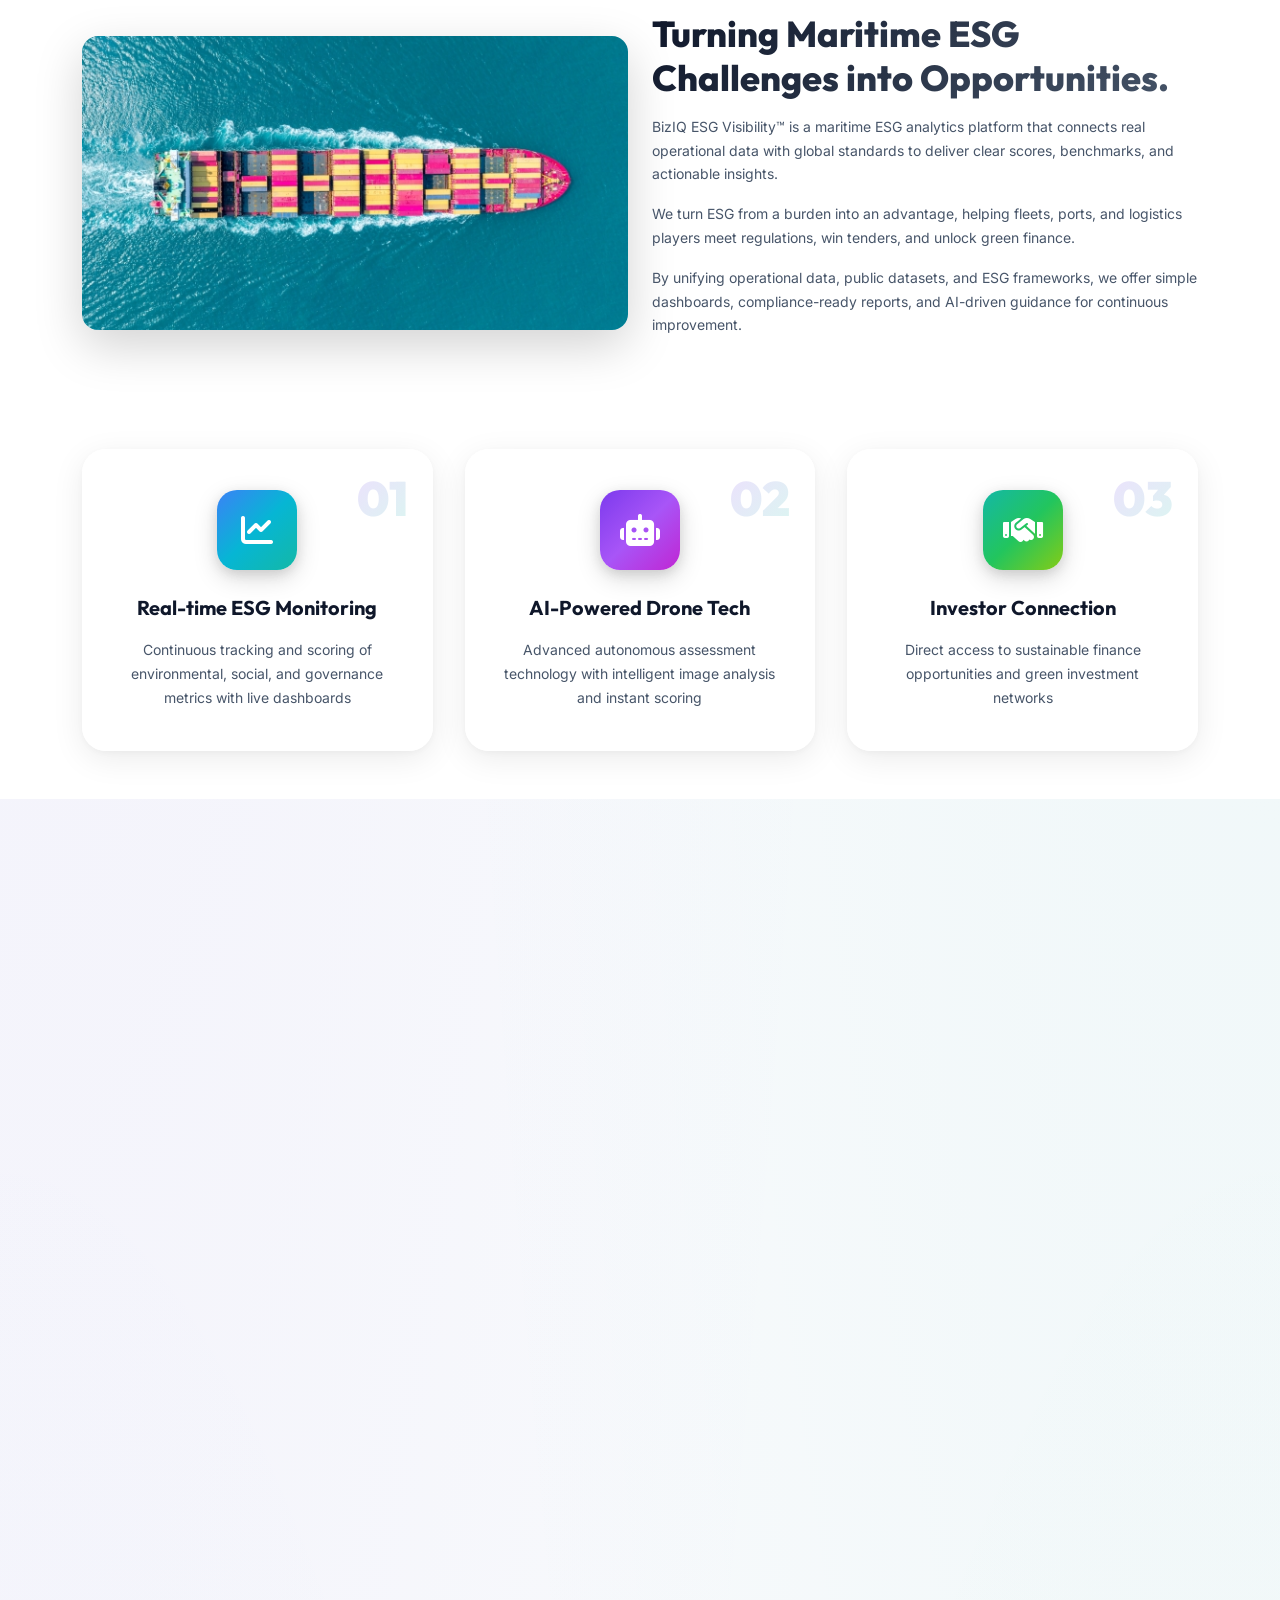
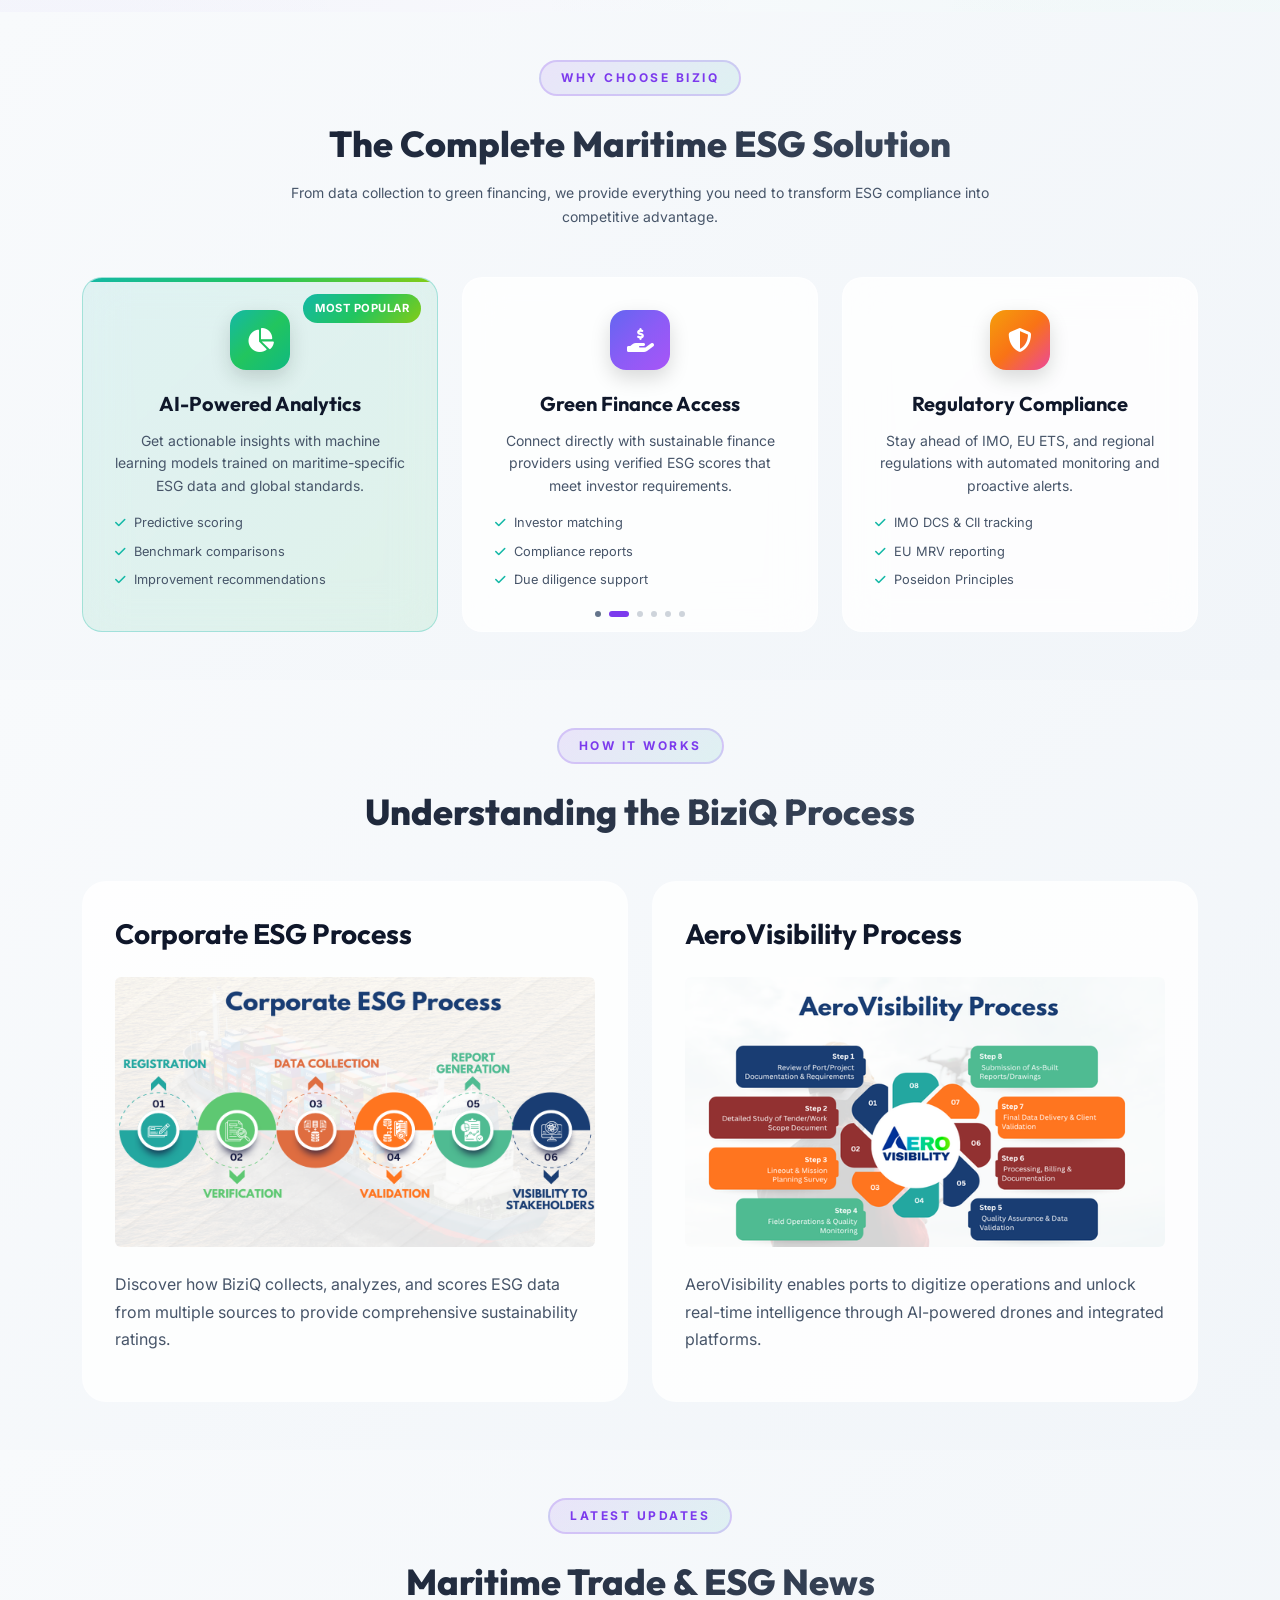
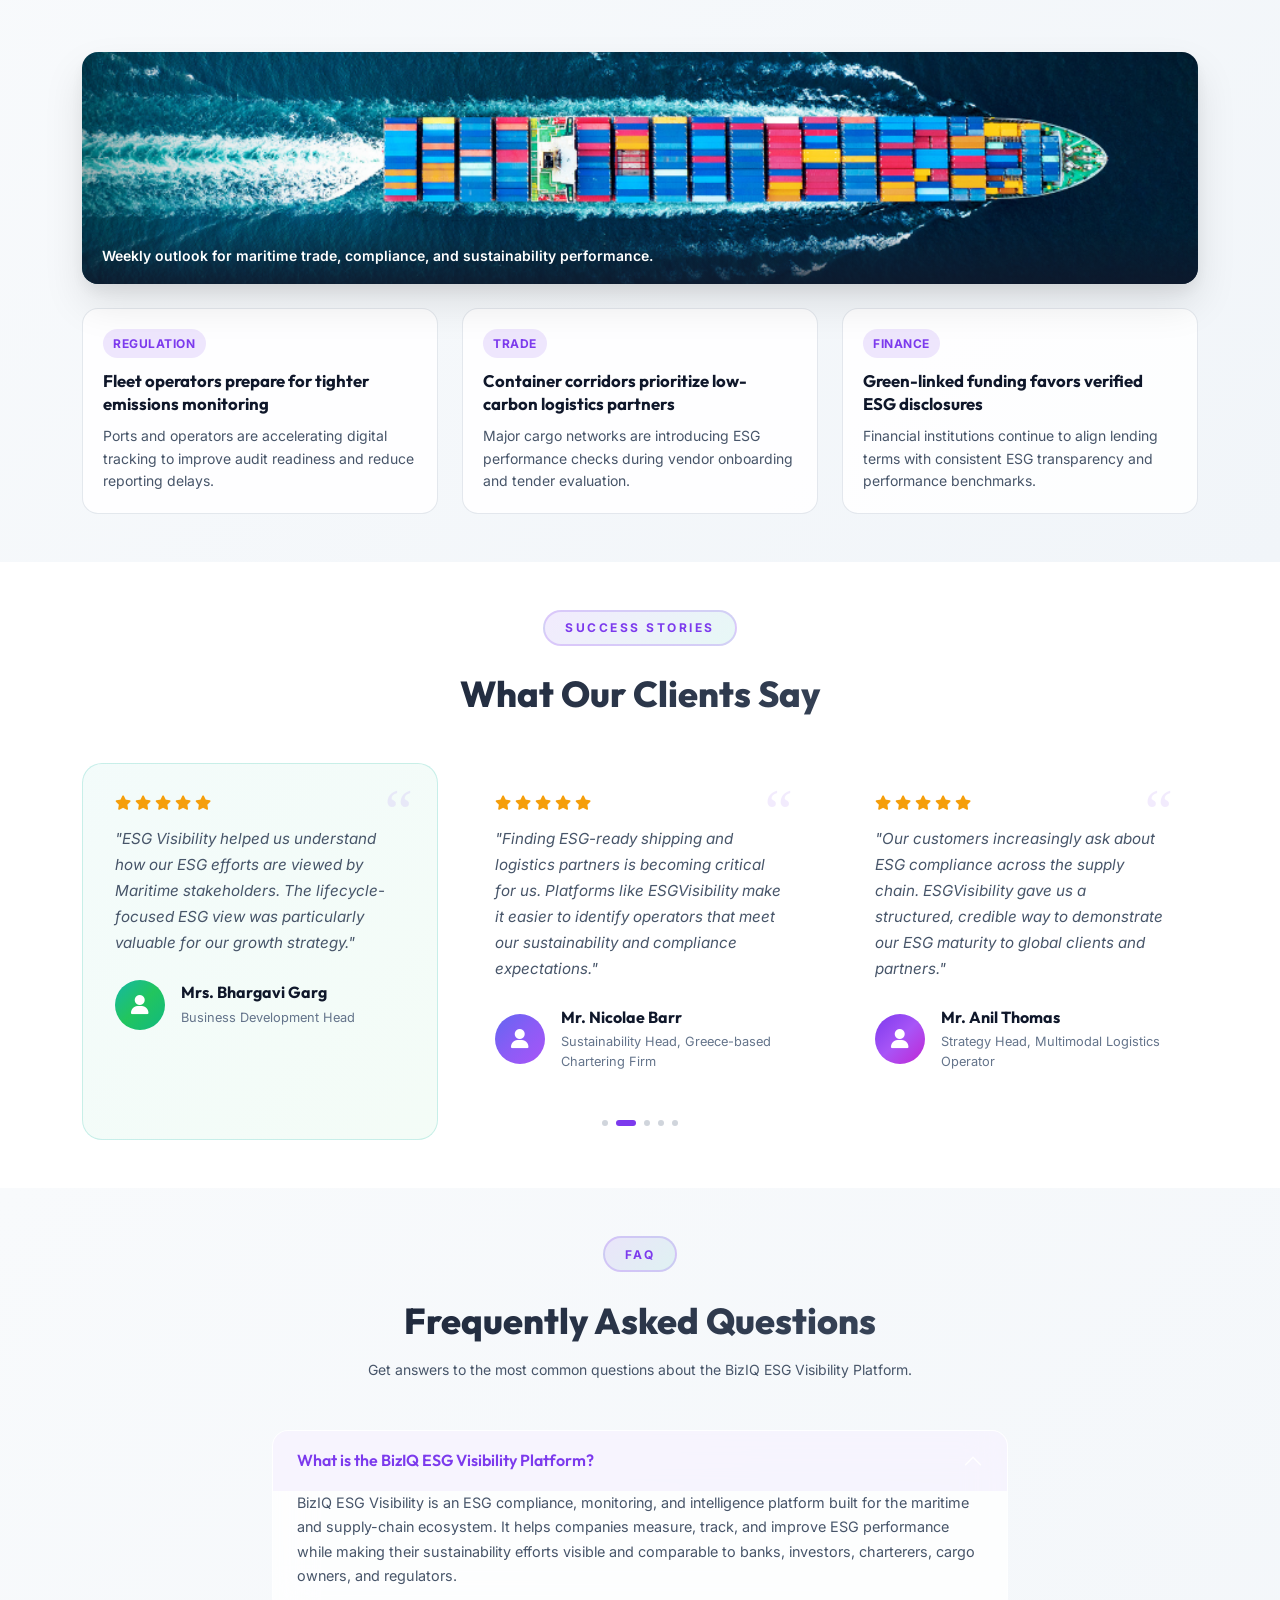
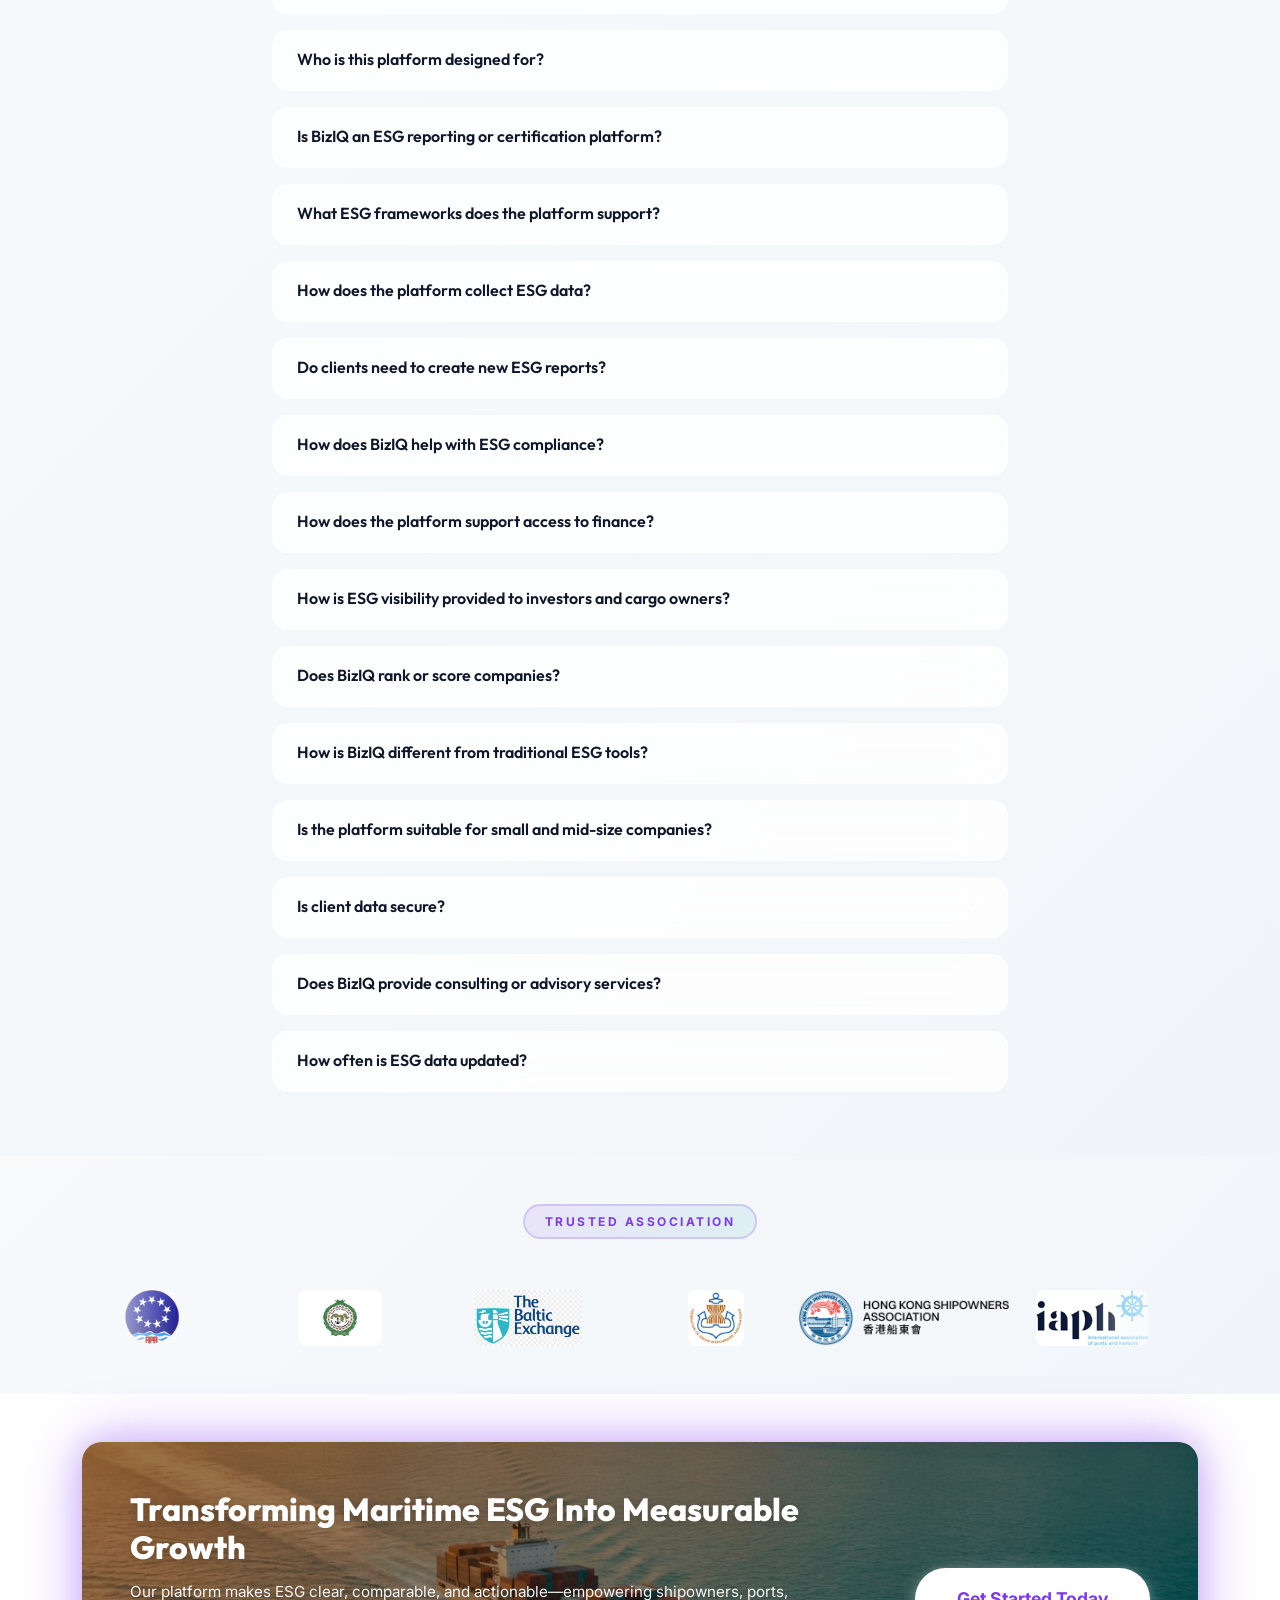
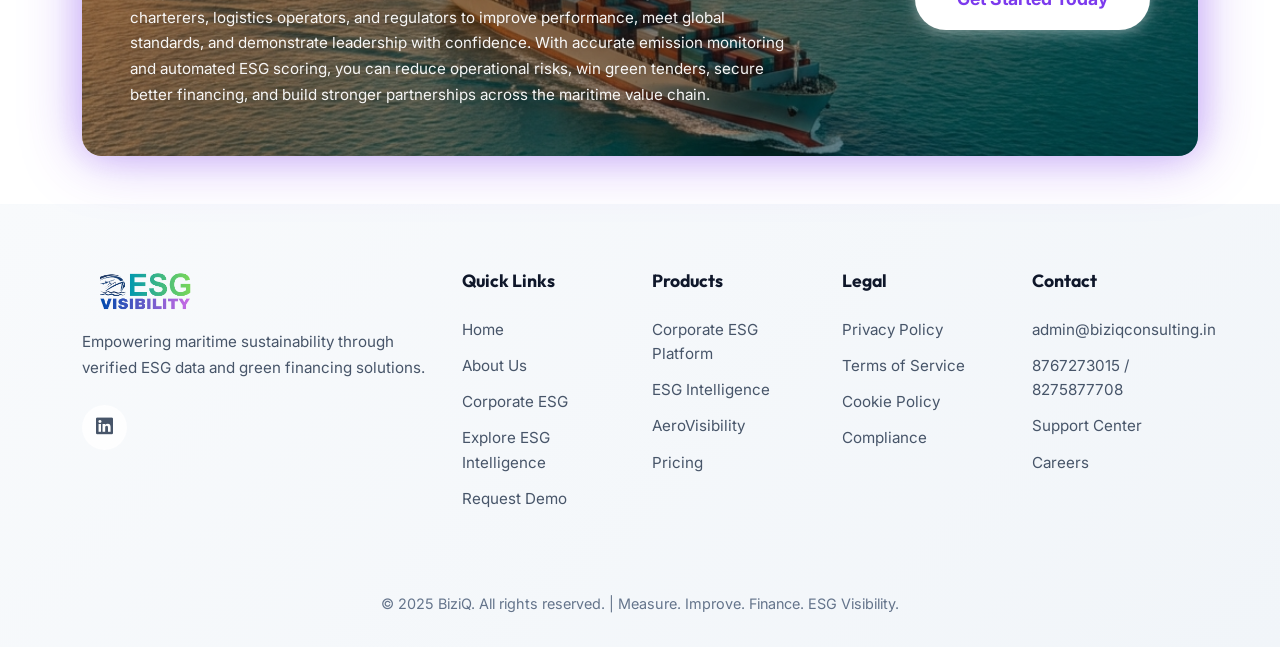
==== commit 3087c4ff: "corrections  are added" ====
--- a/index.html
+++ b/index.html
@@ -121,7 +121,7 @@
                                 </div>
                             </div>
                             <div class="metric-content">
-                                <div class="metric-value" data-target="757" data-plus="true">0</div>
+                                <div class="metric-value" data-target="2" data-plus="true">0</div>
                                 <div class="metric-label">Charterers</div>
                             </div>
                         </div>
@@ -134,7 +134,7 @@
                                 </div>
                             </div>
                             <div class="metric-content">
-                                <div class="metric-value" data-target="2809" data-plus="true">0</div>
+                                <div class="metric-value" data-target="20" data-plus="true">0</div>
                                 <div class="metric-label">MTO's</div>
                             </div>
                         </div>
@@ -147,8 +147,8 @@
                                 </div>
                             </div>
                             <div class="metric-content">
-                                <div class="metric-value" data-target="73710" data-plus="true">0</div>
-                                <div class="metric-label">Services</div>
+                                <div class="metric-value" data-target="25" data-plus="true">0</div>
+                                <div class="metric-label">Maritime OEMs</div>
                             </div>
                         </div>
                     </div>
@@ -160,8 +160,8 @@
                                 </div>
                             </div>
                             <div class="metric-content">
-                                <div class="metric-value" data-target="57" data-plus="true">0</div>
-                                <div class="metric-label">AILBIE</div>
+                                <div class="metric-value" data-target="7" data-plus="true">0</div>
+                                <div class="metric-label">Cargo operators/ owners</div>
                             </div>
                         </div>
                     </div>
@@ -173,7 +173,7 @@
                                 </div>
                             </div>
                             <div class="metric-content">
-                                <div class="metric-value" data-target="3806" data-plus="true">0</div>
+                                <div class="metric-value" data-target="2" data-plus="true">0</div>
                                 <div class="metric-label">Ports</div>
                             </div>
                         </div>
@@ -186,8 +186,8 @@
                                 </div>
                             </div>
                             <div class="metric-content">
-                                <div class="metric-value" data-target="124856" data-plus="true">0</div>
-                                <div class="metric-label">Vessels</div>
+                                <div class="metric-value" data-target="65" data-plus="true">0</div>
+                                <div class="metric-label">Vessels Covered</div>
                             </div>
                         </div>
                     </div>
@@ -199,7 +199,7 @@
                                 </div>
                             </div>
                             <div class="metric-content">
-                                <div class="metric-value" data-target="14372" data-plus="true">0</div>
+                                <div class="metric-value" data-target="4" data-plus="true">0</div>
                                 <div class="metric-label">Ship Managers / Owners</div>
                             </div>
                         </div>
